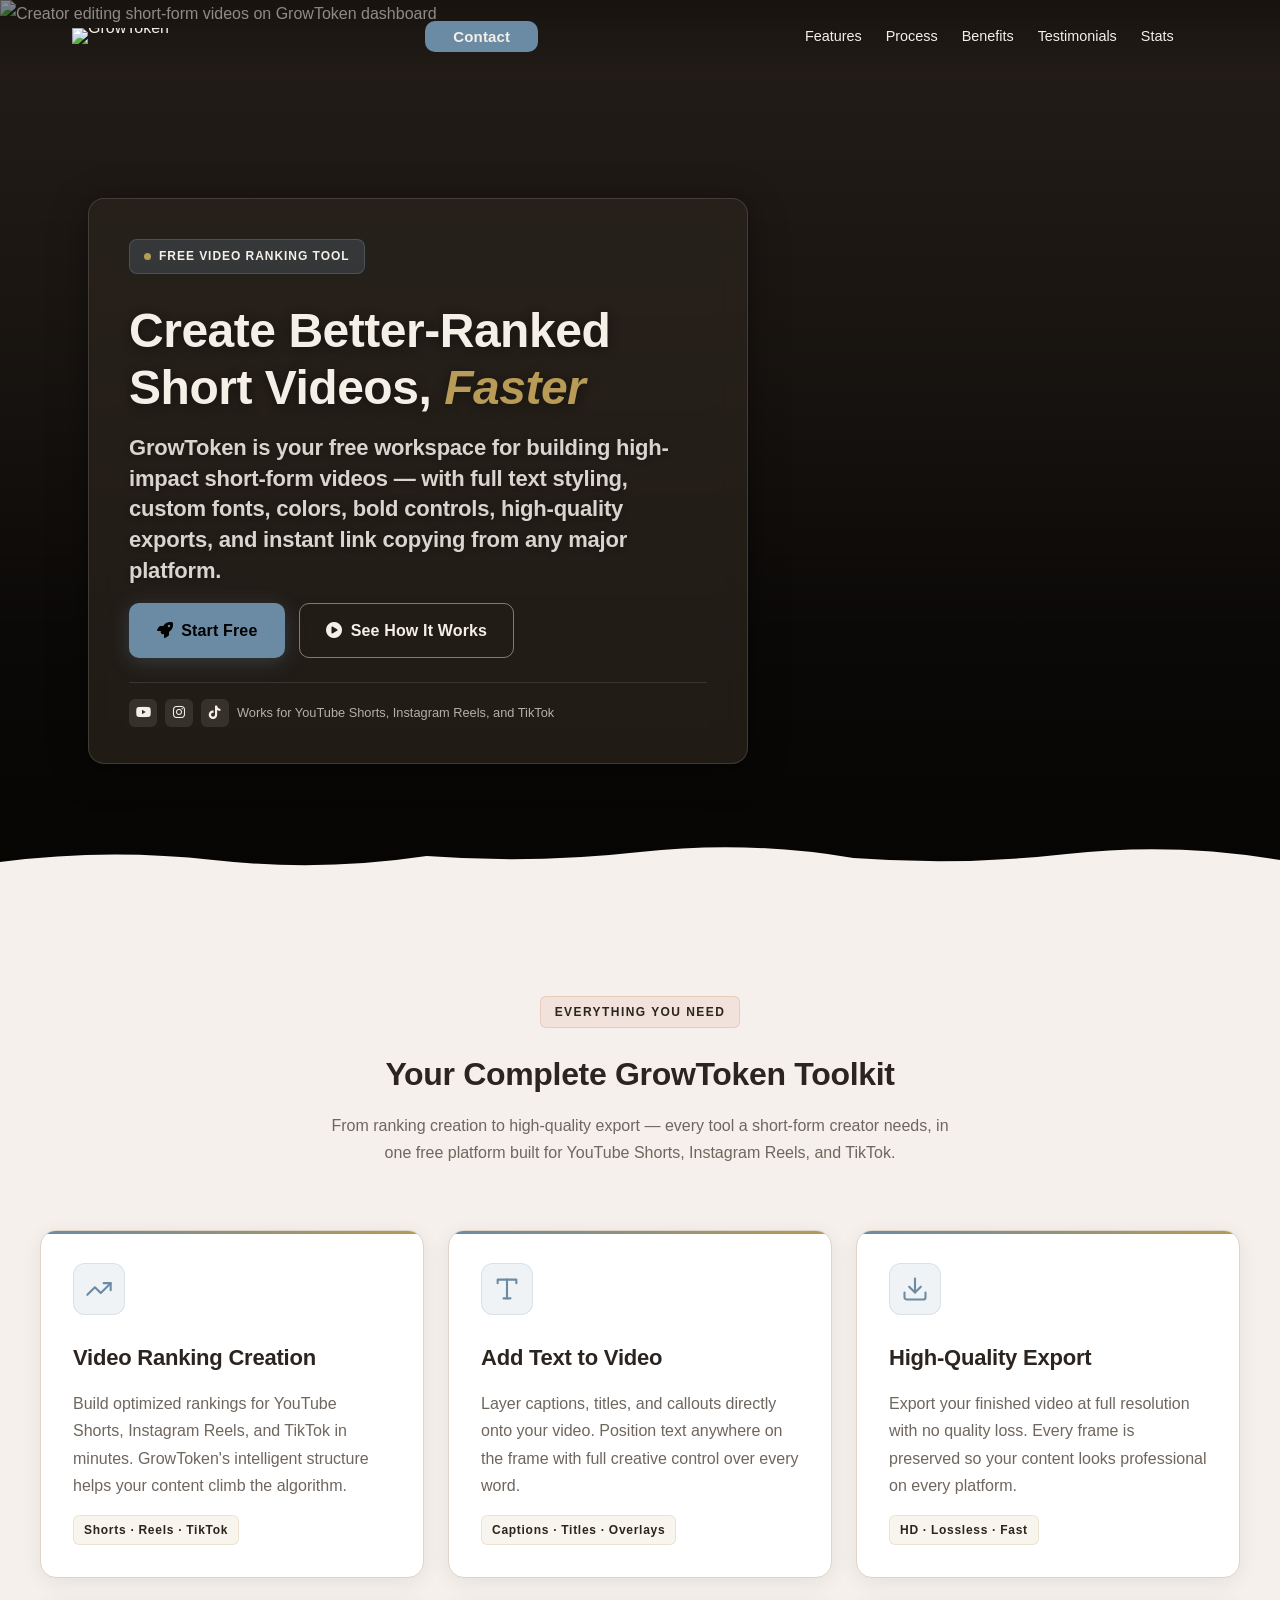
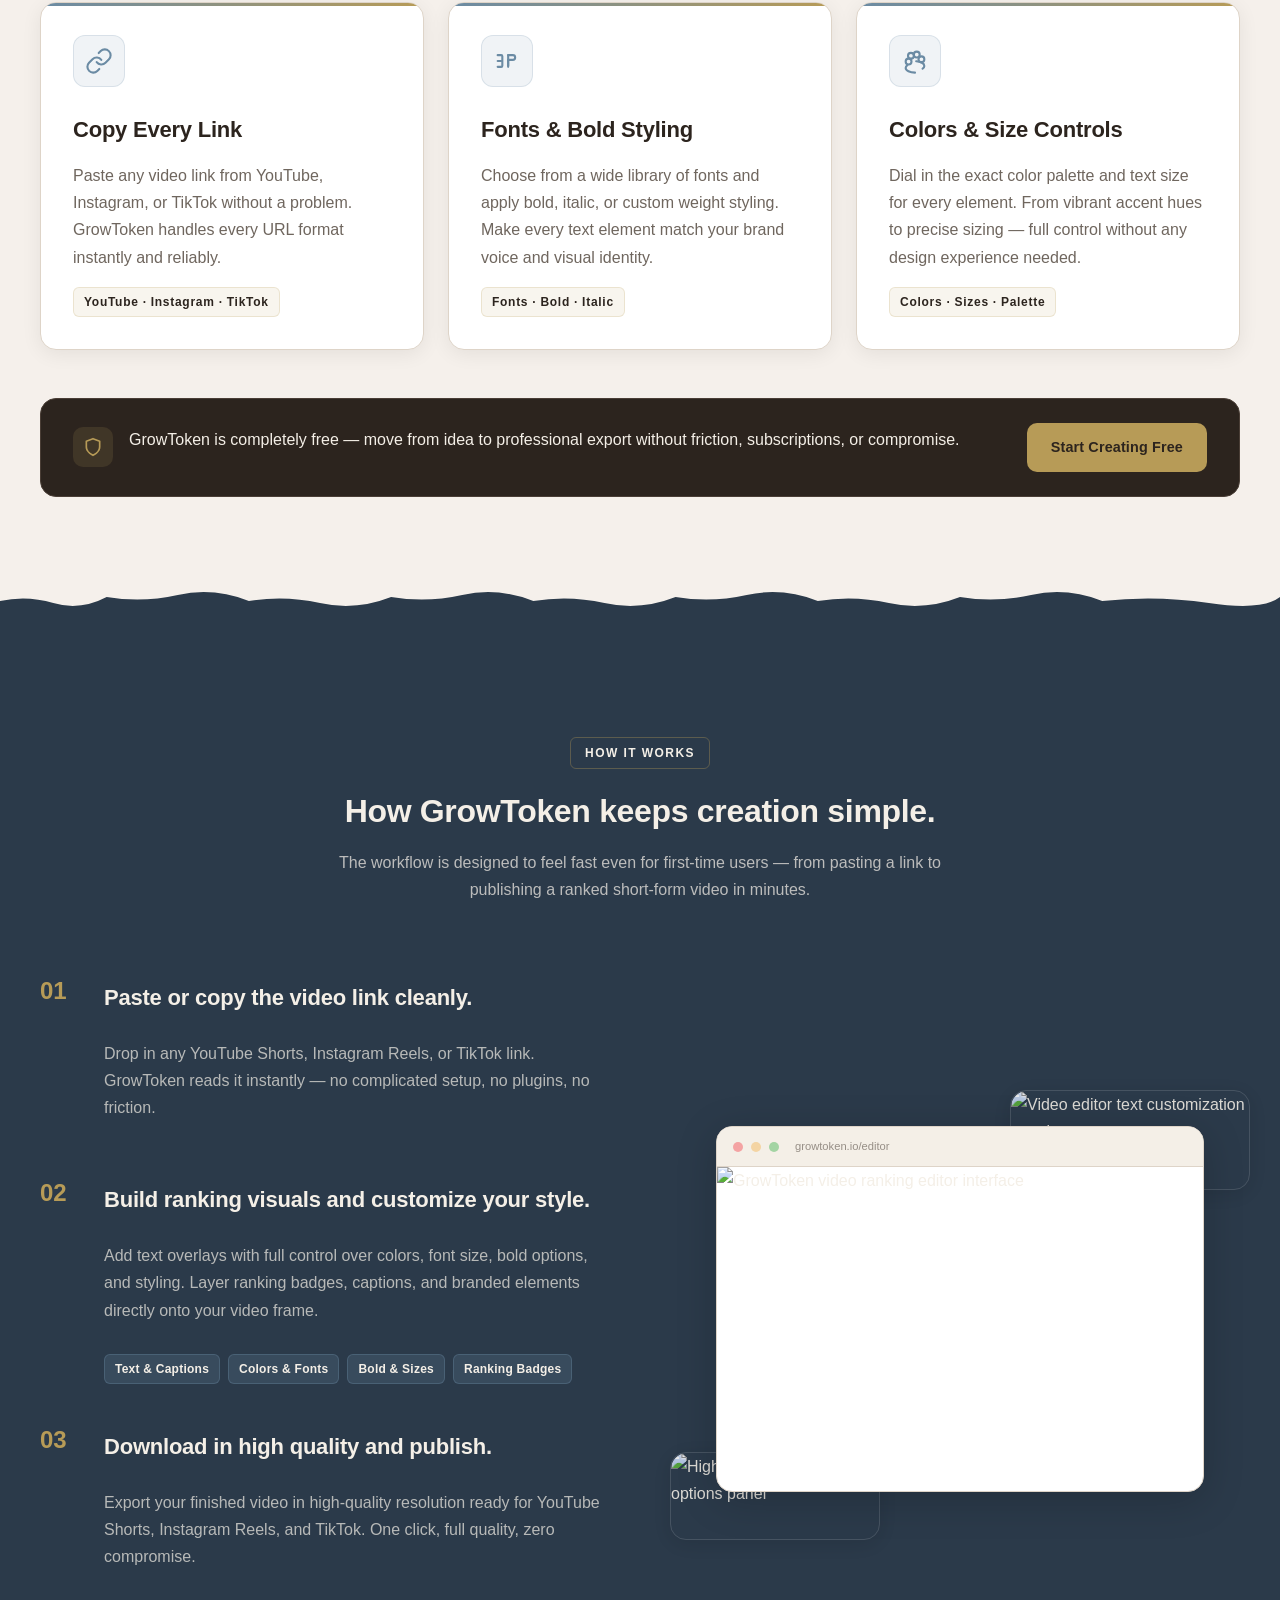
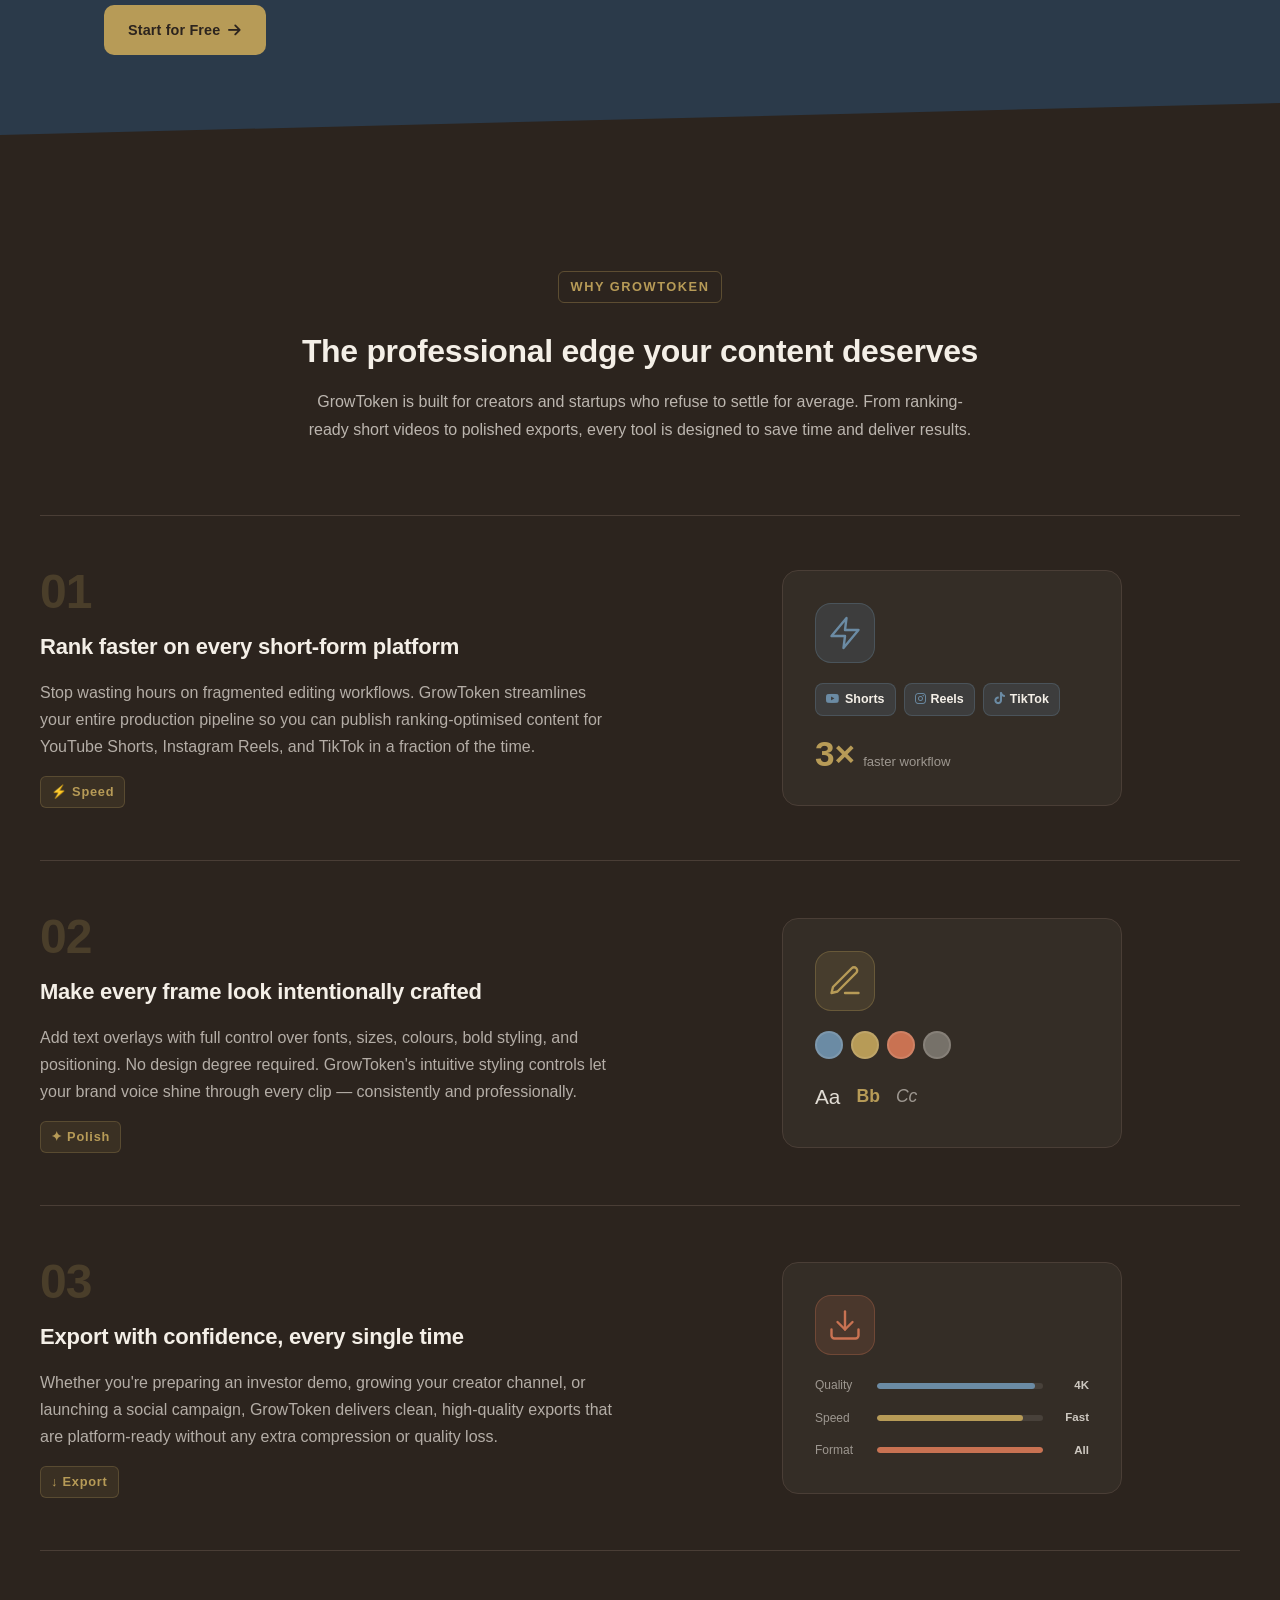
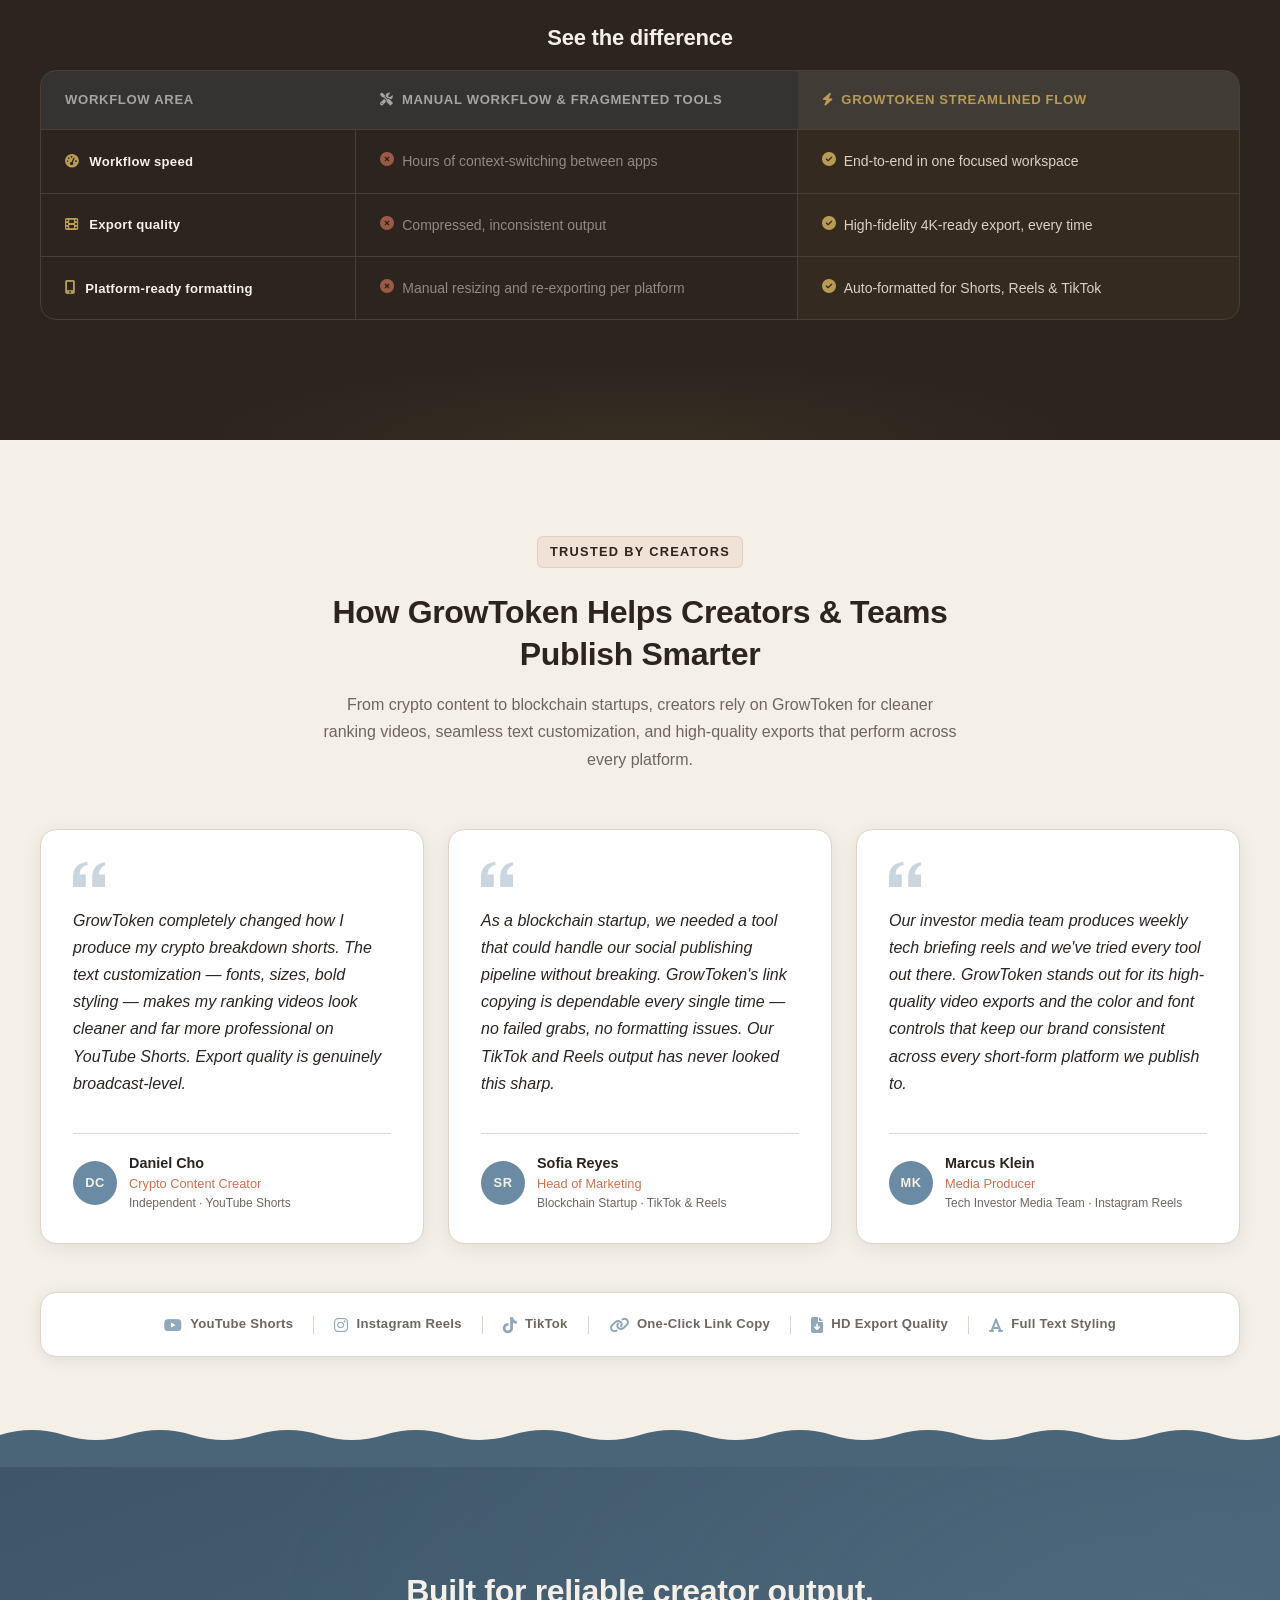
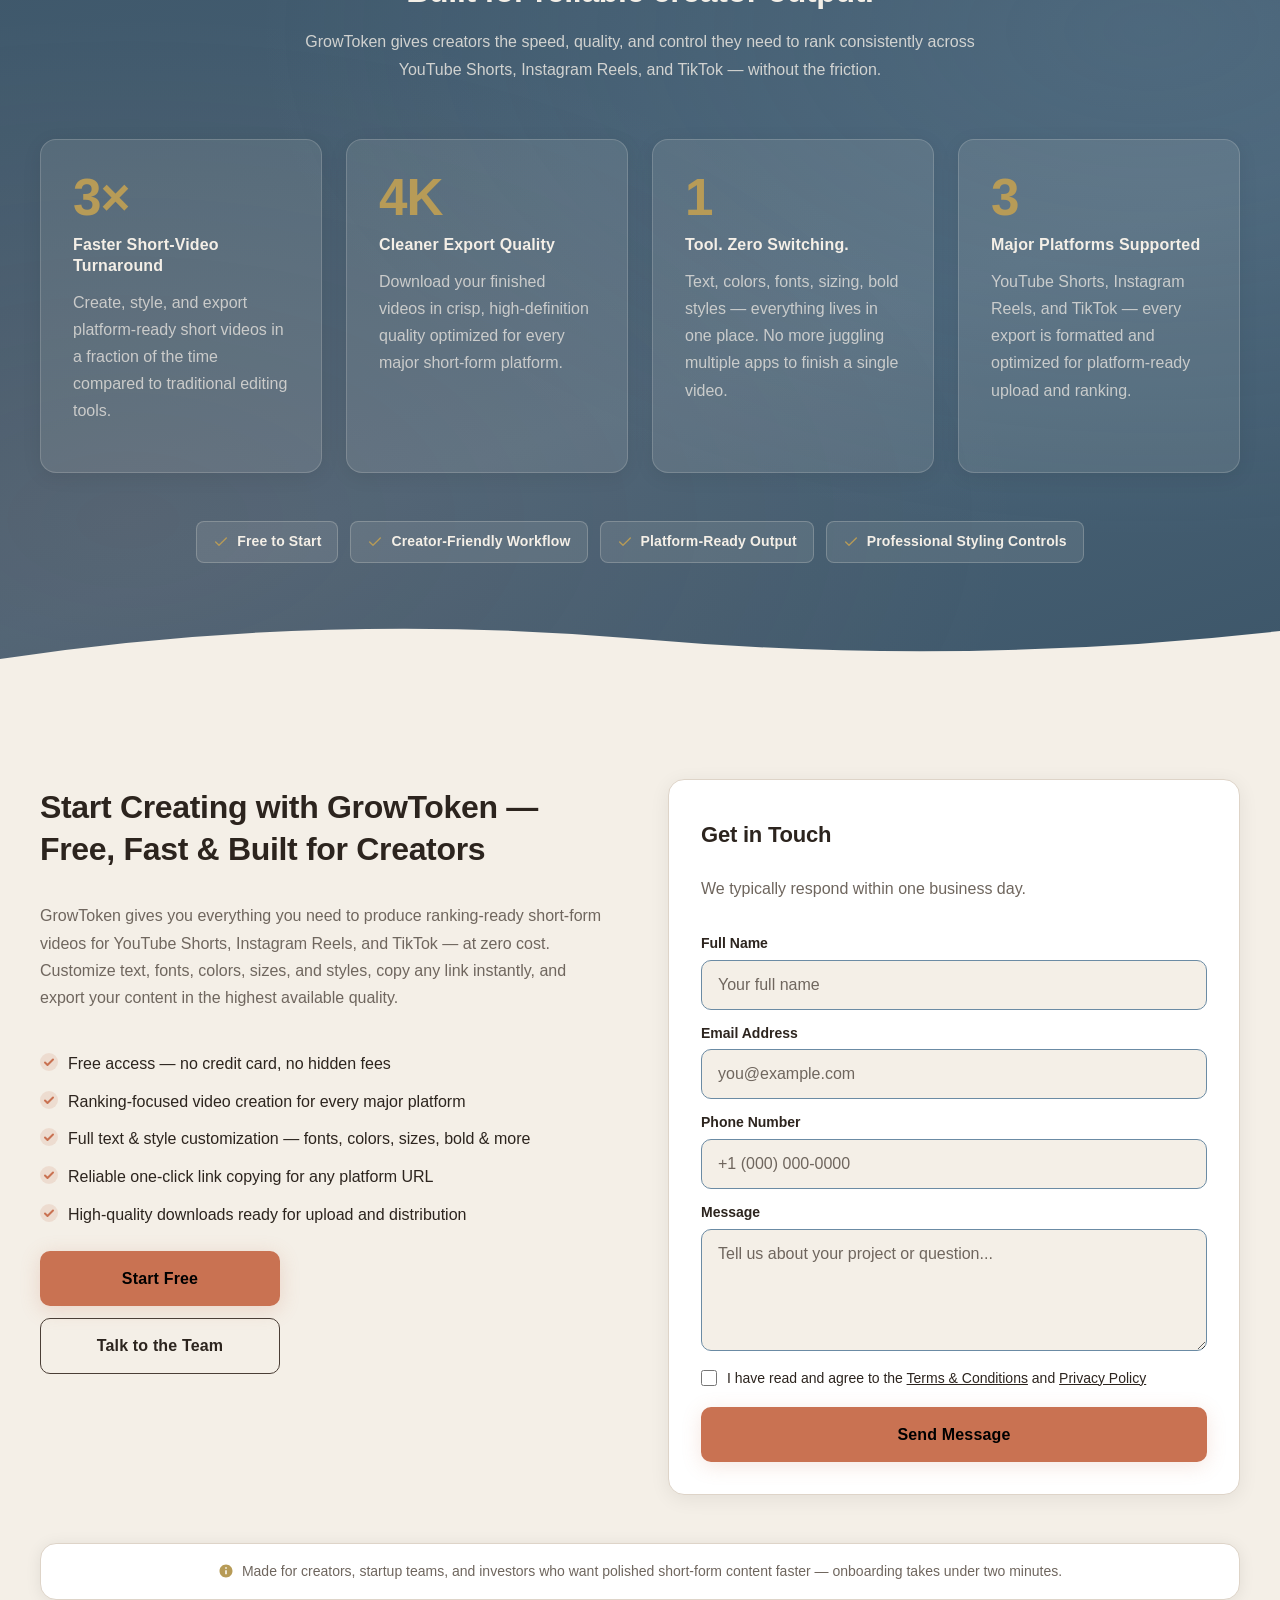
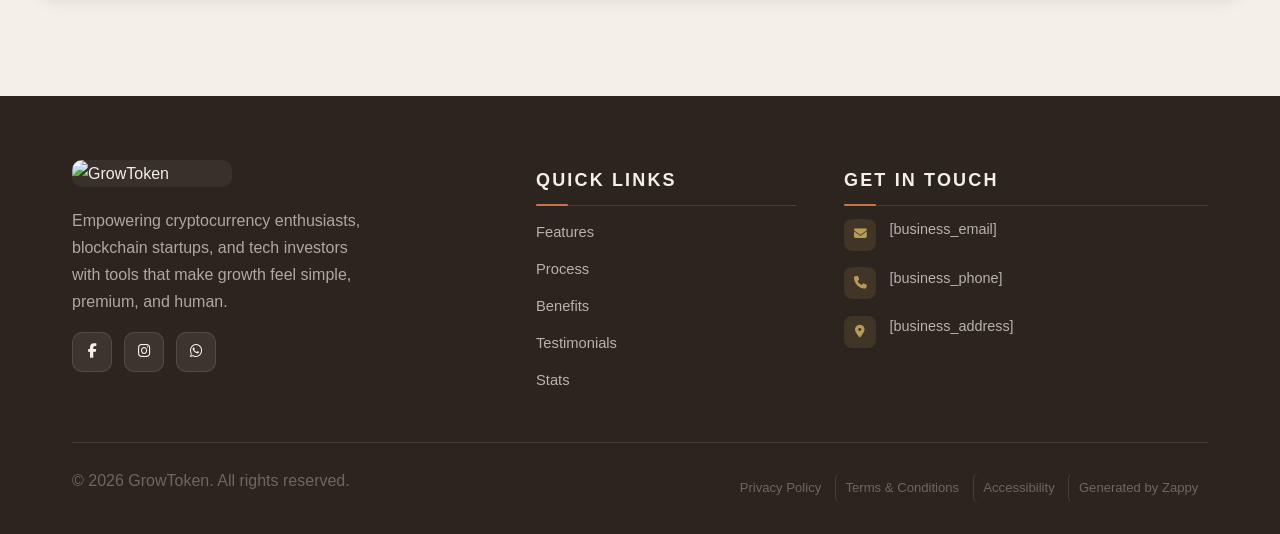
==== index.html @ 1a10d941 "Background sync: Progressive GitHub Sync" ====
<!DOCTYPE html>
<html lang="en" dir="ltr">
<head>
    <meta charset="UTF-8">
    <meta name="viewport" content="width=device-width, initial-scale=1.0">
    <meta name="robots" content="index, follow">
    <title>GrowToken — GrowToken</title>
    <meta name="description" content="Create a free website called &quot;GrowToken&quot;. this website is about creating Video Ranking for platform like Youtube shorts, instagram Reels and Tiktok. the website">
    <meta name="keywords" content="GrowToken, growtoken, GrowToken crypto platform, blockchain token investment platform US">
    
    <!-- Favicons -->
    <link rel="icon" type="image/x-icon" href="/assets/favicon.ico">
    <link rel="icon" type="image/png" sizes="16x16" href="/assets/favicon-16x16.png">
    <link rel="icon" type="image/png" sizes="32x32" href="/assets/favicon-32x32.png">
    <link rel="icon" type="image/png" sizes="48x48" href="/assets/favicon-48x48.png">
    <link rel="icon" type="image/png" sizes="192x192" href="/assets/favicon-192x192.png">
    <link rel="icon" type="image/png" sizes="512x512" href="/assets/favicon-512x512.png">
    <link rel="apple-touch-icon" href="/assets/apple-touch-icon.png">
    <!-- Zappy Analytics -->
<script>
(function() {
  'use strict';
  
  // Configuration
  var config = {
    websiteId: 'fbf30a2e-ebcd-4158-b88f-40928b548bb9',
    apiUrl: 'https://api.zappy5.com/api/analytics/track',
    sessionDuration: 30 * 60 * 1000, // 30 minutes
    visitorDuration: 30 * 24 * 60 * 60 * 1000, // 30 days
    trackPageViews: true,
    trackClicks: true,
    trackFormSubmissions: true
  };
  
  // Generate or retrieve persistent visitor ID (30 days)
  function getVisitorId() {
    var visitorKey = 'zappy_visitor_' + config.websiteId;
    var visitor = null;
    
    try {
      visitor = localStorage.getItem(visitorKey);
      if (visitor) {
        var visitorData = JSON.parse(visitor);
        var now = Date.now();
        
        // Check if visitor ID is still valid (30 days)
        if (now - visitorData.created < config.visitorDuration) {
          // Update last seen timestamp
          visitorData.lastSeen = now;
          localStorage.setItem(visitorKey, JSON.stringify(visitorData));
          return visitorData.id;
        }
      }
    } catch (e) {
      console.warn('Zappy Analytics: LocalStorage not available');
    }
    
    // Generate new visitor ID
    var newVisitorId = 'zv_' + Date.now() + '_' + Math.random().toString(36).substr(2, 9);
    
    try {
      localStorage.setItem(visitorKey, JSON.stringify({
        id: newVisitorId,
        created: Date.now(),
        lastSeen: Date.now()
      }));
    } catch (e) {
      // Continue without local storage
    }
    
    return newVisitorId;
  }
  
  // Generate or retrieve session ID (30 minutes)
  function getSessionId() {
    var sessionKey = 'zappy_session_' + config.websiteId;
    var session = null;
    
    try {
      session = sessionStorage.getItem(sessionKey);
      if (session) {
        var sessionData = JSON.parse(session);
        var now = Date.now();
        
        // Check if session is still valid
        if (now - sessionData.timestamp < config.sessionDuration) {
          // Update timestamp
          sessionData.timestamp = now;
          sessionStorage.setItem(sessionKey, JSON.stringify(sessionData));
          return sessionData.id;
        }
      }
    } catch (e) {
      console.warn('Zappy Analytics: SessionStorage not available');
    }
    
    // Generate new session ID
    var newSessionId = 'zs_' + Date.now() + '_' + Math.random().toString(36).substr(2, 9);
    
    try {
      sessionStorage.setItem(sessionKey, JSON.stringify({
        id: newSessionId,
        timestamp: Date.now()
      }));
    } catch (e) {
      // Continue without session storage
    }
    
    return newSessionId;
  }
  
  var visitorId = getVisitorId();
  var sessionId = getSessionId();
  
  // Track an event
  function trackEvent(eventType, data) {
    data = data || {};
    
    var eventData = {
      website_id: config.websiteId,
      event_type: eventType,
      page_path: window.location.pathname,
      referrer: document.referrer || 'direct',
      visitor_id: visitorId,
      session_id: sessionId,
      metadata: data
    };
    
    // Use sendBeacon if available (better for page unload events)
    if (navigator.sendBeacon) {
      var blob = new Blob([JSON.stringify(eventData)], { type: 'application/json' });
      navigator.sendBeacon(config.apiUrl, blob);
    } else {
      // Fallback to fetch
      fetch(config.apiUrl, {
        method: 'POST',
        headers: {
          'Content-Type': 'application/json'
        },
        body: JSON.stringify(eventData),
        keepalive: true
      }).catch(function(error) {
        console.warn('Zappy Analytics: Failed to track event', error);
      });
    }
  }
  
  // Track page view
  if (config.trackPageViews) {
    trackEvent('pageview', {
      title: document.title,
      url: window.location.href
    });
  }
  
  // Track clicks on important elements
  if (config.trackClicks) {
    document.addEventListener('click', function(e) {
      var target = e.target;
      
      // Track button clicks (counted as actions)
      if (target.tagName === 'BUTTON' || target.closest('button')) {
        var button = target.tagName === 'BUTTON' ? target : target.closest('button');
        trackEvent('click', {
          element: 'button',
          text: button.textContent.trim().substring(0, 100),
          id: button.id || null,
          class: button.className || null
        });
      }
      
      // Track link clicks (navigation - not counted as actions)
      else if (target.tagName === 'A' || target.closest('a')) {
        var link = target.tagName === 'A' ? target : target.closest('a');
        trackEvent('navigation', {
          element: 'link',
          text: link.textContent.trim().substring(0, 100),
          href: link.href,
          external: link.hostname !== window.location.hostname
        });
      }
    }, true);
  }
  
  // Track form submissions
  if (config.trackFormSubmissions) {
    document.addEventListener('submit', function(e) {
      var form = e.target;
      
      trackEvent('form_submit', {
        form_id: form.id || null,
        form_name: form.name || null,
        form_action: form.action || null,
        form_method: form.method || 'GET'
      });
    }, true);
  }
  
  // Track time on page (send on page unload)
  var pageLoadTime = Date.now();
  
  window.addEventListener('beforeunload', function() {
    var timeOnPage = Math.floor((Date.now() - pageLoadTime) / 1000); // in seconds
    
    trackEvent('page_unload', {
      time_on_page: timeOnPage,
      page_path: window.location.pathname
    });
  });
  
  // Expose tracking function globally for custom events
  window.zappyAnalytics = {
    track: trackEvent,
    getVisitorId: function() { return visitorId; },
    getSessionId: function() { return sessionId; }
  };
  
})();
</script>
<!-- End Zappy Analytics -->
    <meta property="og:title" content="GrowToken — GrowToken">
    <meta property="og:description" content="Create a free website called &quot;GrowToken&quot;. this website is about creating Video Ranking for platform like Youtube shorts, instagram Reels and Tiktok. the website">
    <meta name="twitter:card" content="summary_large_image">
    <meta name="twitter:title" content="GrowToken — GrowToken">
    <meta name="twitter:description" content="Create a free website called &quot;GrowToken&quot;. this website is about creating Video Ranking for platform like Youtube shorts, instagram Reels and Tiktok. the website">
    <meta property="og:type" content="website">
  <meta property="og:locale" content="en_US">
  
  
  
  
  
  <link rel="stylesheet" href="https://cdnjs.cloudflare.com/ajax/libs/font-awesome/6.4.0/css/all.min.css">

    <!-- Favicons -->
    <link rel="icon" type="image/x-icon" href="/assets/favicon.ico">
    <link rel="icon" type="image/png" sizes="16x16" href="/assets/favicon-16x16.png">
    <link rel="icon" type="image/png" sizes="32x32" href="/assets/favicon-32x32.png">
    <link rel="icon" type="image/png" sizes="48x48" href="/assets/favicon-48x48.png">
    <link rel="icon" type="image/png" sizes="192x192" href="/assets/favicon-192x192.png">
    <link rel="icon" type="image/png" sizes="512x512" href="/assets/favicon-512x512.png">
    <link rel="apple-touch-icon" href="/assets/apple-touch-icon.png">
    <!-- Cookie Consent -->
    <link rel="stylesheet" href="https://cdn.jsdelivr.net/npm/vanilla-cookieconsent@3/dist/cookieconsent.css">
    <script src="https://cdn.jsdelivr.net/npm/vanilla-cookieconsent@3/dist/cookieconsent.umd.js"></script>
    <!-- Mickidum Accessibility Toolbar -->
    <script src="https://cdn.jsdelivr.net/gh/mickidum/acc_toolbar/acctoolbar/acctoolbar.min.js"></script>
    <link rel="stylesheet" href="/styles.css">

    <style id="zappy-dropdown-submenu-styles">
      /* ========== DESKTOP DROPDOWN SUBMENU STYLES ========== */
      /* Base styles for dropdown submenus - parent must be positioned */
      .nav-menu li:has(.sub-menu), nav li:has(.sub-menu), .navbar li:has(.sub-menu), #navMenu li:has(.sub-menu) { position: relative; }
      /* Submenu base - hidden by default */
      .nav-menu .sub-menu, nav .sub-menu, .navbar .sub-menu, #navMenu .sub-menu { display: block !important; position: absolute !important; top: 100%; left: 0; min-width: 220px; background: white; border-radius: 8px; box-shadow: 0 8px 25px rgba(0,0,0,0.15); padding: 8px 0; opacity: 0; visibility: hidden; transform: translateY(10px); transition: all 0.3s ease; z-index: 1000; list-style: none; pointer-events: none; }
      /* CRITICAL: Desktop hover styles to show dropdown */
      .nav-menu li:hover > .sub-menu, nav li:hover > .sub-menu, .navbar li:hover > .sub-menu, #navMenu li:hover > .sub-menu { opacity: 1 !important; visibility: visible !important; transform: translateY(0) !important; pointer-events: auto !important; }
      /* Submenu item styling */
      .sub-menu li { list-style: none; margin: 0; padding: 0; }
      .sub-menu a { display: block !important; padding: 10px 16px !important; color: var(--text-dark, #333) !important; font-weight: 500; text-decoration: none; white-space: nowrap; transition: background-color 0.2s; }
      .sub-menu .zappy-nav-child > a { padding-left: 28px !important; font-size: 0.9em !important; opacity: 0.85 !important; }
      [dir="rtl"] .sub-menu .zappy-nav-child > a, html[lang="he"] .sub-menu .zappy-nav-child > a, html[lang="ar"] .sub-menu .zappy-nav-child > a { padding-left: 10px !important; padding-right: 28px !important; }
      .sub-menu .zappy-nav-parent > a { font-weight: 600 !important; }
      .sub-menu a:hover { background-color: #f5f5f5; }
      /* RTL (Hebrew/Arabic) dropdown positioning */
      [dir="rtl"] .nav-menu .sub-menu, [dir="rtl"] nav .sub-menu, [dir="rtl"] .navbar .sub-menu, html[lang="he"] .nav-menu .sub-menu, html[lang="he"] nav .sub-menu, html[lang="he"] .navbar .sub-menu, html[lang="ar"] .nav-menu .sub-menu, html[lang="ar"] nav .sub-menu, html[lang="ar"] .navbar .sub-menu { left: auto !important; right: 0 !important; }
      /* Hide empty dropdown menus (exclude catalog sub-menus that use <a> children instead of <li>) */
      .sub-menu:empty, .sub-menu:not(:has(li:not(.zappy-hidden-menu-item))):not(:has(> a)), .sub-menu:not(:has(li)):not(:has(> a)) { display: none !important; opacity: 0 !important; visibility: hidden !important; pointer-events: none !important; }
      /* Desktop: show submenu on Menu Group hover */
      li:has(.menu-group-title):hover > .sub-menu { opacity: 1 !important; visibility: visible !important; transform: translateY(0) !important; pointer-events: auto !important; }
      /* Menu Group title styling */
      .nav-menu > li > .menu-group-title, #navMenu > li > .menu-group-title { display: inline-block; padding: 0.5rem 1rem; cursor: default; user-select: none; }
      
      /* ========== MOBILE SUBMENU STYLES ========== */
      @media (max-width: 768px) {
        .nav-menu .sub-menu, nav .sub-menu, .navbar .sub-menu, #navMenu .sub-menu { position: static !important; transform: none !important; box-shadow: none !important; background: transparent !important; max-height: 0; overflow: hidden; opacity: 0; visibility: hidden; transition: max-height 0.3s ease, opacity 0.3s ease; padding: 0 !important; border-radius: 0 !important; }
        .navbar .sub-menu.mobile-expanded, .nav-menu .sub-menu.mobile-expanded, #navMenu .sub-menu.mobile-expanded { max-height: none !important; overflow-y: visible !important; opacity: 1 !important; visibility: visible !important; padding: 8px 0 8px 16px !important; }
        [dir="rtl"] .sub-menu.mobile-expanded, html[lang="he"] .sub-menu.mobile-expanded { padding: 8px 16px 8px 0 !important; }
        /* Disable hover behavior on mobile */
        .nav-menu li:hover > .sub-menu, nav li:hover > .sub-menu, .navbar li:hover > .sub-menu, #navMenu li:hover > .sub-menu { opacity: 0; visibility: hidden; pointer-events: none; }
        .nav-menu li > .sub-menu.mobile-expanded, nav li > .sub-menu.mobile-expanded, .navbar li > .sub-menu.mobile-expanded, #navMenu li > .sub-menu.mobile-expanded { opacity: 1 !important; visibility: visible !important; pointer-events: auto !important; }
        .nav-menu li:has(.sub-menu), nav li:has(.sub-menu), .navbar li:has(.sub-menu), #navMenu li:has(.sub-menu) { display: flex !important; flex-wrap: wrap !important; align-items: center !important; position: relative !important; min-height: 44px !important; }
        .nav-menu li:has(.sub-menu) > a, nav li:has(.sub-menu) > a, .navbar li:has(.sub-menu) > a, #navMenu li:has(.sub-menu) > a { flex: 1 !important; min-width: 0 !important; }
        .nav-menu li:has(.sub-menu) > .menu-group-title, nav li:has(.sub-menu) > .menu-group-title, .navbar li:has(.sub-menu) > .menu-group-title, #navMenu li:has(.sub-menu) > .menu-group-title { flex: 1 !important; min-width: 0 !important; padding: 0 !important; line-height: inherit !important; }
        .nav-menu li:has(.sub-menu) > .sub-menu, nav li:has(.sub-menu) > .sub-menu, .navbar li:has(.sub-menu) > .sub-menu, #navMenu li:has(.sub-menu) > .sub-menu { flex-basis: 100% !important; width: 100% !important; }
        .nav-menu li:has(.sub-menu) > a [class*="chevron"], .nav-menu li:has(.sub-menu) > a [class*="arrow"], .nav-menu li:has(.sub-menu) > a .fa-chevron-down, .nav-menu li:has(.sub-menu) > a .fa-angle-down, nav li:has(.sub-menu) > a [class*="chevron"], nav li:has(.sub-menu) > a [class*="arrow"], #navMenu li:has(.sub-menu) > a [class*="chevron"], #navMenu li:has(.sub-menu) > a [class*="arrow"] { display: none !important; visibility: hidden !important; }
        .mobile-submenu-toggle { display: flex !important; align-items: center !important; justify-content: center !important; width: 44px !important; height: auto !important; background: transparent !important; border: none !important; cursor: pointer !important; color: var(--text-light) !important; position: static !important; flex-shrink: 0 !important; align-self: stretch !important; z-index: 2 !important; padding: 0 !important; margin: 0 !important; }
        .mobile-submenu-toggle::after { content: '' !important; width: 0 !important; height: 0 !important; border-left: 6px solid transparent !important; border-right: 6px solid transparent !important; border-top: 7px solid currentColor !important; transition: transform 0.3s ease !important; }
        .mobile-submenu-toggle.expanded::after { transform: rotate(180deg) !important; }
        .sub-menu a { padding: 10px 0 !important; display: block !important; color: var(--text-light) !important; white-space: normal !important; }
        .sub-menu .zappy-nav-child > a { padding-left: 28px !important; font-size: 0.9em !important; opacity: 0.85 !important; }
        [dir="rtl"] .sub-menu .zappy-nav-child > a, html[lang="he"] .sub-menu .zappy-nav-child > a, html[lang="ar"] .sub-menu .zappy-nav-child > a { padding-left: 0 !important; padding-right: 28px !important; }
        .sub-menu .zappy-nav-parent > a { font-weight: 600 !important; }
        .nav-menu.active, #navMenu.active { max-width: 100vw !important; overflow-x: hidden !important; box-sizing: border-box !important; }
        .navbar .sub-menu li a, nav.navbar .sub-menu li a, .zappy-products-dropdown .sub-menu a { color: var(--text-light) !important; }
      }
      @media (min-width: 769px) { .mobile-submenu-toggle { display: none !important; } }
    </style>

    <style id="zappy-widget-visibility">
      #mic-access-tool-general-button, .mic-access-tool-general-button,
      #mic-init-access-tool .mic-access-tool-general-button, #mic-init-access-tool #mic-access-tool-general-button,
      ._access-icon, #mic-access-tool-box, .mic-access-tool-box,
      #mic-init-access-tool #mic-access-tool-box, div[id*="mic-access-tool-box"], ._access-menu {
        display: none !important; visibility: hidden !important; opacity: 0 !important; pointer-events: none !important;
      }
    </style>
</head>
<body>

  <nav class="navbar">
  <button class="mobile-toggle" id="mobileToggle" aria-label="Menu">
    <svg class="hamburger-icon" width="24" height="24" viewBox="0 0 24 24" fill="none">
      <path d="M3 12h18M3 6h18M3 18h18" stroke="currentColor" stroke-width="2" stroke-linecap="round"></path>
    </svg>
    <svg class="close-icon" width="24" height="24" viewBox="0 0 24 24" fill="none" style="display: none;">
      <path d="M18 6L6 18M6 6l12 12" stroke="currentColor" stroke-width="2" stroke-linecap="round"></path>
    </svg>
  </button>

  <button class="phone-header-btn" data-phone="" aria-label="Call">
    <svg width="20" height="20" viewBox="0 0 24 24" fill="currentColor">
      <path d="M22 16.92v3a2 2 0 0 1-2.18 2 19.79 19.79 0 0 1-8.63-3.07 19.5 19.5 0 0 1-6-6 19.79 19.79 0 0 1-3.07-8.67A2 2 0 0 1 4.11 2h3a2 2 0 0 1 2 1.72 12.84 12.84 0 0 0 .7 2.81 2 2 0 0 1-.45 2.11L8.09 9.91a16 16 0 0 0 6 6l1.27-1.27a2 2 0 0 1 2.11-.45 12.84 12.84 0 0 0 2.81.7A2 2 0 0 1 22 16.92z"></path>
    </svg>
  </button>

  <div class="nav-container">
    <div class="nav-brand">
      <a href="/" class="logo-link">
        <img src="/assets/growtoken-general-logo.webp" alt="GrowToken" class="logo">
      </a>
    </div>

    <ul class="nav-menu" id="navMenu"><li><a href="#features">Features</a></li><li><a href="#process">Process</a></li><li><a href="#benefits">Benefits</a></li><li><a href="#testimonials">Testimonials</a></li><li><a href="#stats">Stats</a></li></ul>

    <div class="nav-cta-container">
      <a href="#contact" class="nav-cta-btn">Contact</a>
    </div>
  </div>
</nav>
<script>

// Navbar Mobile Menu Toggle and Contrast Fix
(function() {
  // Use 'load' event instead of 'DOMContentLoaded' to ensure we run AFTER all other scripts
  window.addEventListener('load', function() {
    
    // FIX MOBILE BUTTON CONTRAST
    // Detect navbar background color and apply contrasting color to mobile buttons
    const navbar = document.querySelector('.navbar, nav, header');
    if (!navbar) {
      console.log('[Navbar] Navbar element not found');
      return;
    }
    
    // DECLARE VARIABLES EARLY to avoid Temporal Dead Zone errors
    // These are used in multiple places below
    let mobileToggle = document.getElementById('mobileToggle') ||
                       document.querySelector('.mobile-toggle') ||
                       document.querySelector('.hamburger') ||
                       document.querySelector('.hamburger-menu') ||
                       document.querySelector('.menu-toggle') ||
                       document.querySelector('.burger-menu') ||
                       document.querySelector('[aria-label="Menu"]') ||
                       document.querySelector('[aria-label="תפריט"]');
    
    const phoneBtn = document.querySelector('.phone-header-btn');
    
    const computedStyle = window.getComputedStyle(navbar);
    let bgColor = computedStyle.backgroundColor;
    
    console.log('[Navbar] Initial navbar background:', bgColor);
    
    // Check if background is transparent or rgba with 0 alpha
    const isTransparent = bgColor === 'transparent' || 
                         bgColor === 'rgba(0, 0, 0, 0)' ||
                         (bgColor.startsWith('rgba') && bgColor.includes(', 0)'));
    
    if (isTransparent) {
      // Check for background-image or gradient
      const bgImage = computedStyle.backgroundImage;
      if (bgImage && bgImage !== 'none') {
        console.log('[Navbar] Navbar has background image/gradient, using dark text');
        bgColor = 'rgb(240, 240, 240)'; // Assume light background
      } else {
        // Transparent navbar - check body background
        const bodyBg = window.getComputedStyle(document.body).backgroundColor;
        console.log('[Navbar] Navbar transparent, using body background:', bodyBg);
        bgColor = bodyBg;
      }
    }
    
    // Calculate luminance to determine if background is light or dark
    const rgb = bgColor.match(/\d+/g);
    if (rgb && rgb.length >= 3) {
      const r = parseInt(rgb[0]);
      const g = parseInt(rgb[1]);
      const b = parseInt(rgb[2]);
      const luminance = (0.299 * r + 0.587 * g + 0.114 * b) / 255;
      
      // Mobile button colors are set by Claude's AI-generated CSS (same as .nav-menu a)
      // No dynamic color overrides needed - colors come from the generated navbar CSS
      console.log('[Navbar] Mobile button colors preserved from Claude CSS (luminance:', luminance.toFixed(2) + ')');
      
      // FIX ICON SIZES - Ensure SVGs are properly sized and visible
      // INJECT CRITICAL CSS TO OVERRIDE ANY CONFLICTING RULES
      const criticalCSS = document.createElement('style');
      criticalCSS.id = 'zappy-mobile-nav-fix';
      const htmlLang = document.documentElement.lang || 'en';
      const htmlDir = document.documentElement.dir || 'ltr';
      // Check both dir attribute AND lang for RTL detection
      // dir="rtl" is the most reliable indicator
      const isRTL = htmlDir === 'rtl' || htmlLang === 'he' || htmlLang === 'ar';
      
      criticalCSS.textContent = `
        /* Hide mobile buttons on desktop, show only on mobile */
        @media (min-width: 769px) {
          .mobile-toggle,
          .phone-header-btn {
            display: none !important;
          }
        }
        
        /* Show and position mobile buttons correctly on mobile */
        @media (max-width: 768px) {
          .mobile-toggle,
          .phone-header-btn {
            position: absolute !important;
            top: 50% !important;
            transform: translateY(-50%) !important;
            z-index: 1001 !important;
            display: flex !important;
            align-items: center !important;
            justify-content: center !important;
            width: 36px !important;
            height: 36px !important;
            border-radius: 50% !important;
            border: none !important;
            cursor: pointer !important;
            padding: 6px !important;
            background: none !important;
            color: var(--nav-text, var(--text-light)) !important;
          }
          
          /* LTR positioning (default): hamburger LEFT, phone RIGHT */
          html:not([dir="rtl"]):not([lang="he"]):not([lang="ar"]) .mobile-toggle,
          html[dir="ltr"] .mobile-toggle {
            left: 12px !important;
            right: auto !important;
          }
          html:not([dir="rtl"]):not([lang="he"]):not([lang="ar"]) .phone-header-btn,
          html[dir="ltr"] .phone-header-btn {
            right: 12px !important;
            left: auto !important;
          }
          
          /* RTL positioning: hamburger RIGHT, phone LEFT */
          html[dir="rtl"] .mobile-toggle,
          html[lang="he"] .mobile-toggle,
          html[lang="ar"] .mobile-toggle {
            right: 12px !important;
            left: auto !important;
          }
          html[dir="rtl"] .phone-header-btn,
          html[lang="he"] .phone-header-btn,
          html[lang="ar"] .phone-header-btn {
            left: 12px !important;
            right: auto !important;
          }
          
          /* CRITICAL: Ensure nav-container has min-height on mobile */
          /* All children are positioned absolutely/fixed on mobile, so height:auto collapses to 0 */
          .nav-container {
            min-height: 70px !important;
            position: relative !important;
          }
          
          /* Ensure SVG icons are properly sized and inherit color */
          .mobile-toggle svg,
          .phone-header-btn svg {
            width: 24px !important;
            height: 24px !important;
            /* Don't force display - let JavaScript control hamburger/close toggle */
          }
          
          /* Reset nav-cta-container on mobile - remove desktop box-shadow/padding */
          /* that creates a visible ghost box when CTA button is hidden */
          .nav-cta-container {
            box-shadow: none !important;
            padding: 0 !important;
          }
          
          /* Hide nav-cta-container entirely on mobile when there's no lang-switcher */
          /* (only the CTA button is inside, and it's hidden on mobile) */
          .nav-cta-container:not(:has(.lang-switcher)) {
            display: none !important;
          }
          
          /* CRITICAL: Prevent hero image fade gradient from bleeding over headline text */
          /* The .image-fade-gradient has bottom: -30px (extends below parent) */
          /* On mobile stacked layout, this overlaps the h1 text below the image */
          .hero-image-column {
            overflow: hidden !important;
          }
          .image-fade-gradient {
            bottom: 0 !important;
          }
          
          /* Hide desktop language switcher on mobile - hamburger menu handles it */
          /* High specificity to override stored CSS */
          .lang-switcher,
          .nav-cta-container .lang-switcher,
          .nav-container .lang-switcher,
          .navbar .lang-switcher,
          .navbar .nav-cta-container .lang-switcher {
            display: none !important;
          }
        }
      `;
      
      // Remove existing fix if present and inject new one
      const existing = document.getElementById('zappy-mobile-nav-fix');
      if (existing) existing.remove();
      document.head.appendChild(criticalCSS);
      
      console.log('[Navbar] Critical CSS injected for mobile nav positioning');
      
      // ONLY apply inline positioning styles on mobile viewport
      // On desktop, the CSS handles hiding these buttons with display: none
      // Inline styles were breaking desktop layout by overriding CSS
      const isMobileViewport = window.innerWidth <= 768;
      
      if (mobileToggle) {
        // Icon sizing applies to all viewports for consistency
        const hamburgerIcon = mobileToggle.querySelector('.hamburger-icon');
        const closeIcon = mobileToggle.querySelector('.close-icon');
        
        if (hamburgerIcon) {
          hamburgerIcon.style.setProperty('width', '24px', 'important');
          hamburgerIcon.style.setProperty('height', '24px', 'important');
          hamburgerIcon.style.setProperty('display', 'block', 'important'); // Show hamburger by default
        }
        if (closeIcon) {
          closeIcon.style.setProperty('width', '24px', 'important');
          closeIcon.style.setProperty('height', '24px', 'important');
          closeIcon.style.setProperty('display', 'none', 'important'); // Hide close icon by default
        }
        
        // ONLY set positioning inline styles on mobile
        if (isMobileViewport) {
          mobileToggle.style.setProperty('position', 'absolute', 'important');
          mobileToggle.style.setProperty('top', '50%', 'important');
          mobileToggle.style.setProperty('transform', 'translateY(-50%)', 'important');
          mobileToggle.style.setProperty('z-index', '1001', 'important');
          
          // Clear any inline left/right so CSS can take over based on html[dir]
          mobileToggle.style.removeProperty('left');
          mobileToggle.style.removeProperty('right');
          
          console.log('[Navbar] Mobile toggle positioning applied (mobile viewport)');
        } else {
          // On desktop, clear any positioning styles to let CSS handle it
          mobileToggle.style.removeProperty('position');
          mobileToggle.style.removeProperty('top');
          mobileToggle.style.removeProperty('transform');
          mobileToggle.style.removeProperty('z-index');
          mobileToggle.style.removeProperty('left');
          mobileToggle.style.removeProperty('right');
          console.log('[Navbar] Desktop viewport - cleared mobile toggle inline positioning');
        }
      }
      
      if (phoneBtn) {
        // Icon sizing applies to all viewports
        const phoneIcon = phoneBtn.querySelector('svg');
        if (phoneIcon) {
          phoneIcon.style.width = '24px';
          phoneIcon.style.height = '24px';
          phoneIcon.setAttribute('width', '24');
          phoneIcon.setAttribute('height', '24');
        }
        
        // ONLY set positioning inline styles on mobile
        if (isMobileViewport) {
          phoneBtn.style.setProperty('position', 'absolute', 'important');
          phoneBtn.style.setProperty('top', '50%', 'important');
          phoneBtn.style.setProperty('transform', 'translateY(-50%)', 'important');
          phoneBtn.style.setProperty('z-index', '1001', 'important');
          
          // Clear any inline left/right so CSS can take over based on html[dir]
          phoneBtn.style.removeProperty('left');
          phoneBtn.style.removeProperty('right');
          
          console.log('[Navbar] Phone button positioning applied (mobile viewport)');
        } else {
          // On desktop, clear any positioning styles to let CSS handle it
          phoneBtn.style.removeProperty('position');
          phoneBtn.style.removeProperty('top');
          phoneBtn.style.removeProperty('transform');
          phoneBtn.style.removeProperty('z-index');
          phoneBtn.style.removeProperty('left');
          phoneBtn.style.removeProperty('right');
          console.log('[Navbar] Desktop viewport - cleared phone button inline positioning');
        }
      }
    } else {
      console.log('[Navbar] Could not parse background color:', bgColor);
    }
    
    // MOBILE MENU TOGGLE
    // Re-query in case DOM changed (mobileToggle already declared at top of function)
    mobileToggle = document.getElementById('mobileToggle') ||
                   document.querySelector('.mobile-toggle') ||
                   document.querySelector('.hamburger') ||
                   document.querySelector('.hamburger-menu') ||
                   document.querySelector('.menu-toggle') ||
                   document.querySelector('.burger-menu') ||
                   document.querySelector('[aria-label="Menu"]') ||
                   document.querySelector('[aria-label="תפריט"]');
    
    // EXPANDED SEARCH: Find nav menu by ID or class
    const navMenu = document.getElementById('navMenu') ||
                  document.querySelector('.nav-menu') ||
                  document.querySelector('.nav-links') ||
                  document.querySelector('nav ul:not(.submenu)');
    
    if (!mobileToggle || !navMenu) {
      console.log('[Navbar] Mobile toggle or menu not found:', { toggle: !!mobileToggle, menu: !!navMenu });
      return;
    }
    
    // Ensure navMenu has ID for CSS targeting
    if (!navMenu.id) {
      navMenu.id = 'navMenu';
    }
    
    console.log('[Navbar] Initializing mobile menu...');
    
    // Remove any existing event listeners by cloning the button
    const newToggle = mobileToggle.cloneNode(true);
    mobileToggle.parentNode.replaceChild(newToggle, mobileToggle);
    
    // Toggle menu on button click - use newToggle now
    newToggle.addEventListener('click', function(e) {
      e.preventDefault();
      e.stopPropagation();
      
      const hamburgerIcon = this.querySelector('.hamburger-icon');
      const closeIcon = this.querySelector('.close-icon');
      const isActive = navMenu.classList.contains('active');
      
      if (isActive) {
        // Close menu
        navMenu.classList.remove('active');
        if (hamburgerIcon) hamburgerIcon.style.setProperty('display', 'block', 'important');
        if (closeIcon) closeIcon.style.setProperty('display', 'none', 'important');
        document.body.style.overflow = '';
        console.log('[Navbar] Menu closed');
      } else {
        // Open menu
        navMenu.classList.add('active');
        if (hamburgerIcon) hamburgerIcon.style.setProperty('display', 'none', 'important');
        if (closeIcon) closeIcon.style.setProperty('display', 'block', 'important');
        document.body.style.overflow = 'hidden';
        console.log('[Navbar] Menu opened');
      }
    });
    
    // Close menu when clicking nav links (but NOT dropdown toggles)
    const navLinks = navMenu.querySelectorAll('a');
    navLinks.forEach(function(link) {
      link.addEventListener('click', function() {
        // Don't close if it's a dropdown child (unless it's a real navigation link)
        if (this.getAttribute('href') === '#') return;
        
        const hamburgerIcon = newToggle.querySelector('.hamburger-icon');
        const closeIcon = newToggle.querySelector('.close-icon');
        
        navMenu.classList.remove('active');
        if (hamburgerIcon) hamburgerIcon.style.setProperty('display', 'block', 'important');
        if (closeIcon) closeIcon.style.setProperty('display', 'none', 'important');
        document.body.style.overflow = '';
        console.log('[Navbar] Menu closed (link clicked)');
      });
    });
    
    // DROPDOWN MENU TOGGLE (for mobile and touch devices)
    var dropdownToggles = navMenu.querySelectorAll('.dropdown-toggle');
    dropdownToggles.forEach(function(toggle) {
      toggle.addEventListener('click', function(e) {
        e.preventDefault();
        e.stopPropagation();
        var parent = this.closest('.nav-dropdown');
        if (!parent) return;
        
        // Close other open dropdowns at the same level
        var siblings = parent.parentNode.querySelectorAll('.nav-dropdown.open');
        siblings.forEach(function(sib) {
          if (sib !== parent) sib.classList.remove('open');
        });
        
        parent.classList.toggle('open');
        console.log('[Navbar] Dropdown toggled:', parent.classList.contains('open') ? 'open' : 'closed');
      });
    });
    
    // Close dropdowns when clicking outside
    document.addEventListener('click', function(e) {
      if (!e.target.closest('.nav-dropdown')) {
        var openDropdowns = document.querySelectorAll('.nav-dropdown.open');
        openDropdowns.forEach(function(dd) { dd.classList.remove('open'); });
      }
    });
    
    console.log('[Navbar] Dropdown handlers initialized for ' + dropdownToggles.length + ' dropdowns');
    
    // Phone button functionality (phoneBtn already declared at top of function)
    if (phoneBtn) {
      phoneBtn.addEventListener('click', function() {
        // Get phone number from placeholder in page or use default
        const phoneLinks = document.querySelectorAll('a[href^="tel:"]');
        const phoneNumber = phoneLinks.length > 0 
          ? phoneLinks[0].getAttribute('href').replace('tel:', '')
          : '[business_phone]';
        
        window.location.href = 'tel:' + phoneNumber;
        console.log('[Navbar] Phone button clicked');
      });
    }
    
    console.log('[Navbar] Mobile menu initialized successfully');
    
    // === WHATSAPP BUTTON VISIBILITY FIX ===
    // Ensure WhatsApp floating button is hidden on desktop and visible on mobile
    // IMPORTANT: Only target the floating button by its class, NOT generic wa.me links
    const handleWhatsAppVisibility = function() {
      const whatsappBtn = document.querySelector('.whatsapp-float');
      if (whatsappBtn) {
        const isDesktop = window.innerWidth >= 769;
        if (isDesktop) {
          whatsappBtn.style.setProperty('display', 'none', 'important');
          whatsappBtn.style.setProperty('visibility', 'hidden', 'important');
          whatsappBtn.style.setProperty('opacity', '0', 'important');
          whatsappBtn.style.setProperty('pointer-events', 'none', 'important');
          console.log('[WhatsApp] Button hidden on desktop');
        } else {
          whatsappBtn.style.removeProperty('display');
          whatsappBtn.style.removeProperty('visibility');
          whatsappBtn.style.removeProperty('opacity');
          whatsappBtn.style.removeProperty('pointer-events');
          console.log('[WhatsApp] Button visible on mobile');
        }
      }
    };
    
    // Run on load
    handleWhatsAppVisibility();
    
    // Run on resize with debouncing
    let resizeTimer;
    window.addEventListener('resize', function() {
      clearTimeout(resizeTimer);
      resizeTimer = setTimeout(handleWhatsAppVisibility, 100);
    });
  });
})();

</script>
  
  <main>
    <section id="hero" class="home-hero-section" data-layout-spec="Home-hero" data-hero-type="fullscreen-scrim">
  <!-- Background Image -->
  <div class="home-hero-bg">
    <img data-hero-bg="true" data-placeholder="home-hero-image-1" data-context="A warm cinematic wide-angle shot of a modern content creator at a sleek editing desk, working on a polished video editing dashboard on a large monitor. The screen shows short-form video editing tools with colorful text overlays, font controls, and platform icons for YouTube Shorts, Instagram Reels, and TikTok. The room has soft warm ambient lighting with dusty blue and terracotta UI accents visible on screen. Bokeh blur in the background creates a professional studio atmosphere. Realistic, editorial photography style, muted warm tones." width="1440" height="900" src="/assets/site-home-hero-image-1.webp" alt="Creator editing short-form videos on GrowToken dashboard">
  </div>

  <!-- Scrim Overlay -->
  <div class="home-hero-scrim" aria-hidden="true"></div>

  <!-- Content Container -->
  <div class="home-hero-container">
    <div class="home-hero-card">
      <!-- Eyebrow Badge -->
      <div class="home-hero-badge">
        <span class="home-hero-badge-dot" aria-hidden="true"></span>
        Free Video Ranking Tool
      </div>

      <!-- Headline -->
      <h1 class="home-hero-h1">Create Better-Ranked<br>Short Videos, <em>Faster</em></h1>

      <!-- Subtitle -->
      <h3 class="home-hero-subtitle">GrowToken is your free workspace for building high-impact short-form videos — with full text styling, custom fonts, colors, bold controls, high-quality exports, and instant link copying from any major platform.</h3>

      <!-- CTA Buttons -->
      <div class="home-hero-ctas">
        <a href="#start" class="home-hero-btn-primary">
          <i class="fa-solid fa-rocket" aria-hidden="true"></i>
          Start Free
        </a>
        <a href="#how-it-works" class="home-hero-btn-secondary">
          <i class="fa-solid fa-circle-play" aria-hidden="true"></i>
          See How It Works
        </a>
      </div>

      <!-- Trust Line -->
      <div class="home-hero-trust">
        <span class="home-hero-trust-icon"><i class="fa-brands fa-youtube" aria-hidden="true"></i></span>
        <span class="home-hero-trust-icon"><i class="fa-brands fa-instagram" aria-hidden="true"></i></span>
        <span class="home-hero-trust-icon"><i class="fa-brands fa-tiktok" aria-hidden="true"></i></span>
        <span class="home-hero-trust-text">Works for YouTube Shorts, Instagram Reels, and TikTok</span>
      </div>
    </div>
  </div>

  <!-- Bottom Wave Divider -->
  <div class="home-hero-divider-wrapper">
    <svg data-no-icon-edit="true" aria-hidden="true" viewBox="0 0 1440 80" preserveAspectRatio="none" xmlns="http://www.w3.org/2000/svg">
      <path d="M0,80 L0,42 Q120,28 240,40 T480,36 Q600,44 720,32 T960,38 Q1080,46 1200,34 T1440,40 L1440,80 Z" fill="#F5F0EB"></path>
    </svg>
  </div>
</section>

<section id="features" class="home-features-section" data-layout-spec="Home-features">
  <div class="home-features-container">

    <!-- Intro Block -->
    <div class="home-features-intro">
      <span class="home-features-eyebrow">Everything You Need</span>
      <h2 class="home-features-heading">Your Complete GrowToken Toolkit</h2>
      <p class="home-features-subtext">From ranking creation to high-quality export — every tool a short-form creator needs, in one free platform built for YouTube Shorts, Instagram Reels, and TikTok.</p>
    </div>

    <!-- Feature Cards Grid -->
    <div class="home-features-grid">

      <!-- Card 1: Video Ranking -->
      <article class="home-feature-card">
        <div class="home-feature-icon-wrap">
          <svg data-element-type="icon" data-icon-type="svg" xmlns="http://www.w3.org/2000/svg" width="28" height="28" viewBox="0 0 24 24" fill="none" stroke="currentColor" stroke-width="1.8" stroke-linecap="round" stroke-linejoin="round" aria-hidden="true">
            <polyline points="22 7 13.5 15.5 8.5 10.5 2 17"></polyline>
            <polyline points="16 7 22 7 22 13"></polyline>
          </svg>
        </div>
        <div class="home-feature-content">
          <h3 class="home-feature-title">Video Ranking Creation</h3>
          <p class="home-feature-desc">Build optimized rankings for YouTube Shorts, Instagram Reels, and TikTok in minutes. GrowToken's intelligent structure helps your content climb the algorithm.</p>
          <span class="home-feature-tag">Shorts · Reels · TikTok</span>
        </div>
      </article>

      <!-- Card 2: Add Text -->
      <article class="home-feature-card">
        <div class="home-feature-icon-wrap">
          <svg data-element-type="icon" data-icon-type="svg" xmlns="http://www.w3.org/2000/svg" width="28" height="28" viewBox="0 0 24 24" fill="none" stroke="currentColor" stroke-width="1.8" stroke-linecap="round" stroke-linejoin="round" aria-hidden="true">
            <path d="M4 7V4h16v3"></path>
            <path d="M9 20h6"></path>
            <path d="M12 4v16"></path>
          </svg>
        </div>
        <div class="home-feature-content">
          <h3 class="home-feature-title">Add Text to Video</h3>
          <p class="home-feature-desc">Layer captions, titles, and callouts directly onto your video. Position text anywhere on the frame with full creative control over every word.</p>
          <span class="home-feature-tag">Captions · Titles · Overlays</span>
        </div>
      </article>

      <!-- Card 3: High-Quality Download -->
      <article class="home-feature-card">
        <div class="home-feature-icon-wrap">
          <svg data-element-type="icon" data-icon-type="svg" xmlns="http://www.w3.org/2000/svg" width="28" height="28" viewBox="0 0 24 24" fill="none" stroke="currentColor" stroke-width="1.8" stroke-linecap="round" stroke-linejoin="round" aria-hidden="true">
            <path d="M21 15v4a2 2 0 0 1-2 2H5a2 2 0 0 1-2-2v-4"></path>
            <polyline points="7 10 12 15 17 10"></polyline>
            <line x1="12" y1="15" x2="12" y2="3"></line>
          </svg>
        </div>
        <div class="home-feature-content">
          <h3 class="home-feature-title">High-Quality Export</h3>
          <p class="home-feature-desc">Export your finished video at full resolution with no quality loss. Every frame is preserved so your content looks professional on every platform.</p>
          <span class="home-feature-tag">HD · Lossless · Fast</span>
        </div>
      </article>

      <!-- Card 4: Copy Links -->
      <article class="home-feature-card">
        <div class="home-feature-icon-wrap">
          <svg data-element-type="icon" data-icon-type="svg" xmlns="http://www.w3.org/2000/svg" width="28" height="28" viewBox="0 0 24 24" fill="none" stroke="currentColor" stroke-width="1.8" stroke-linecap="round" stroke-linejoin="round" aria-hidden="true">
            <path d="M10 13a5 5 0 0 0 7.54.54l3-3a5 5 0 0 0-7.07-7.07l-1.72 1.71"></path>
            <path d="M14 11a5 5 0 0 0-7.54-.54l-3 3a5 5 0 0 0 7.07 7.07l1.71-1.71"></path>
          </svg>
        </div>
        <div class="home-feature-content">
          <h3 class="home-feature-title">Copy Every Link</h3>
          <p class="home-feature-desc">Paste any video link from YouTube, Instagram, or TikTok without a problem. GrowToken handles every URL format instantly and reliably.</p>
          <span class="home-feature-tag">YouTube · Instagram · TikTok</span>
        </div>
      </article>

      <!-- Card 5: Fonts & Bold Styling -->
      <article class="home-feature-card">
        <div class="home-feature-icon-wrap">
          <svg data-element-type="icon" data-icon-type="svg" xmlns="http://www.w3.org/2000/svg" width="28" height="28" viewBox="0 0 24 24" fill="none" stroke="currentColor" stroke-width="1.8" stroke-linecap="round" stroke-linejoin="round" aria-hidden="true">
            <path d="M4 7h3a1 1 0 0 1 1 1v8a1 1 0 0 1-1 1H4"></path>
            <path d="M4 12h3"></path>
            <path d="M13 7h4a2 2 0 0 1 0 4h-4v5"></path>
            <path d="M13 7v10"></path>
          </svg>
        </div>
        <div class="home-feature-content">
          <h3 class="home-feature-title">Fonts &amp; Bold Styling</h3>
          <p class="home-feature-desc">Choose from a wide library of fonts and apply bold, italic, or custom weight styling. Make every text element match your brand voice and visual identity.</p>
          <span class="home-feature-tag">Fonts · Bold · Italic</span>
        </div>
      </article>

      <!-- Card 6: Colors & Sizes -->
      <article class="home-feature-card">
        <div class="home-feature-icon-wrap">
          <svg data-element-type="icon" data-icon-type="svg" xmlns="http://www.w3.org/2000/svg" width="28" height="28" viewBox="0 0 24 24" fill="none" stroke="currentColor" stroke-width="1.8" stroke-linecap="round" stroke-linejoin="round" aria-hidden="true">
            <circle cx="13.5" cy="6.5" r="2.5"></circle>
            <circle cx="17.5" cy="10.5" r="2.5"></circle>
            <circle cx="8.5" cy="7.5" r="2.5"></circle>
            <circle cx="6.5" cy="12.5" r="2.5"></circle>
            <path d="M12 22c-4.42 0-8-1.79-8-4 0-.9.54-1.74 1.5-2.4"></path>
            <path d="M18.5 18.6C19.46 17.94 20 17.1 20 16.2c0-2.1-3.13-3.8-7-4"></path>
          </svg>
        </div>
        <div class="home-feature-content">
          <h3 class="home-feature-title">Colors &amp; Size Controls</h3>
          <p class="home-feature-desc">Dial in the exact color palette and text size for every element. From vibrant accent hues to precise sizing — full control without any design experience needed.</p>
          <span class="home-feature-tag">Colors · Sizes · Palette</span>
        </div>
      </article>

    </div>
    <!-- End Grid -->

    <!-- Callout Strip -->
    <div class="home-features-callout">
      <div class="home-features-callout-inner">
        <span class="home-features-callout-icon" aria-hidden="true">
          <svg data-element-type="icon" data-icon-type="svg" xmlns="http://www.w3.org/2000/svg" width="20" height="20" viewBox="0 0 24 24" fill="none" stroke="currentColor" stroke-width="2" stroke-linecap="round" stroke-linejoin="round">
            <path d="M12 22s8-4 8-10V5l-8-3-8 3v7c0 6 8 10 8 10z"></path>
          </svg>
        </span>
        <p class="home-features-callout-text">GrowToken is completely free — move from idea to professional export without friction, subscriptions, or compromise.</p>
        <a href="#contact" class="home-features-callout-btn">Start Creating Free</a>
      </div>
    </div>

  </div>

  <!-- Bottom Divider: torn-paper edge -->
  <div class="home-features-divider-wrapper">
    <svg data-no-icon-edit="true" aria-hidden="true" viewBox="0 0 1440 72" preserveAspectRatio="none" xmlns="http://www.w3.org/2000/svg">
      <path d="M0,72 L0,32 Q30,26 60,34 T120,28 Q160,34 200,26 T280,32 Q320,26 360,34 T440,28 Q480,34 520,26 T600,32 Q640,26 680,34 T760,28 Q800,34 840,26 T920,32 Q960,26 1000,34 T1080,28 Q1120,34 1160,26 T1240,32 Q1300,26 1360,34 T1440,28 L1440,72 Z" fill="#2B3A4A"></path>
    </svg>
  </div>

</section>

<section id="process" class="home-process-section" data-layout-spec="Home-process">
  <div class="home-process-container">

    <!-- Section Header -->
    <div class="home-process-header">
      <span class="home-process-eyebrow">How It Works</span>
      <h2 class="home-process-title">How GrowToken keeps creation simple.</h2>
      <p class="home-process-subtitle">The workflow is designed to feel fast even for first-time users — from pasting a link to publishing a ranked short-form video in minutes.</p>
    </div>

    <!-- Two-column layout: Steps + Mockup -->
    <div class="home-process-grid">

      <!-- START: Steps Column -->
      <div class="home-process-steps">

        <!-- Step 1 -->
        <div class="home-process-step">
          <div class="home-process-step-number">01</div>
          <div class="home-process-step-content">
            <h3 class="home-process-step-title">Paste or copy the video link cleanly.</h3>
            <p class="home-process-step-desc">Drop in any YouTube Shorts, Instagram Reels, or TikTok link. GrowToken reads it instantly — no complicated setup, no plugins, no friction.</p>
          </div>
        </div>

        <!-- Step 2 -->
        <div class="home-process-step">
          <div class="home-process-step-number">02</div>
          <div class="home-process-step-content">
            <h3 class="home-process-step-title">Build ranking visuals and customize your style.</h3>
            <p class="home-process-step-desc">Add text overlays with full control over colors, font size, bold options, and styling. Layer ranking badges, captions, and branded elements directly onto your video frame.</p>
            <div class="home-process-tags">
              <span class="home-process-tag">Text &amp; Captions</span>
              <span class="home-process-tag">Colors &amp; Fonts</span>
              <span class="home-process-tag">Bold &amp; Sizes</span>
              <span class="home-process-tag">Ranking Badges</span>
            </div>
          </div>
        </div>

        <!-- Step 3 -->
        <div class="home-process-step">
          <div class="home-process-step-number">03</div>
          <div class="home-process-step-content">
            <h3 class="home-process-step-title">Download in high quality and publish.</h3>
            <p class="home-process-step-desc">Export your finished video in high-quality resolution ready for YouTube Shorts, Instagram Reels, and TikTok. One click, full quality, zero compromise.</p>
            <a href="/contact" class="home-process-cta-btn">Start for Free <i class="fa fa-arrow-right" aria-hidden="true"></i></a>
          </div>
        </div>

      </div>

      <!-- END: Mockup Column -->
      <div class="home-process-mockup-col">
        <div class="home-process-mockup-wrapper">

          <!-- Backplate: top-right peeking -->
          <div class="home-process-backplate home-process-backplate--tr">
            <img data-placeholder="home-process-image-2" data-context="Minimal video editor interface panel showing timeline controls, text layer options, and font size selectors in a warm cream and muted dusty-blue color scheme, clean UI, rounded corners, soft shadows, no clutter" width="420" height="280" src="/assets/site-home-process-image-2.webp" alt="Video editor text customization panel">
          </div>

          <!-- Main Mockup Card -->
          <div class="home-process-mockup-card">
            <div class="home-process-mockup-chrome">
              <span class="home-process-chrome-dot"></span>
              <span class="home-process-chrome-dot"></span>
              <span class="home-process-chrome-dot"></span>
              <span class="home-process-chrome-url">growtoken.io/editor</span>
            </div>
            <img data-placeholder="home-process-image-1" data-context="A professional video ranking editor interface for short-form content, showing a mobile video preview in the center with text overlay tools on the left sidebar, color palette and font controls on the right, warm cream background, muted dusty blue accents, clean and minimal UI design similar to a modern SaaS tool" width="600" height="400" src="/assets/site-home-process-image-1.webp" alt="GrowToken video ranking editor interface">
          </div>

          <!-- Backplate: bottom-left peeking -->
          <div class="home-process-backplate home-process-backplate--bl">
            <img data-placeholder="home-process-image-3" data-context="High quality video export dialog panel showing resolution options like 1080p and 4K, download progress bar, platform icons for YouTube Shorts Instagram Reels and TikTok, warm minimal UI with soft shadows and rounded corners" width="380" height="240" src="/assets/site-home-process-image-3.webp" alt="High quality video export options panel">
          </div>

        </div>
      </div>

    </div>
  </div>

  <!-- Bottom diagonal divider -->
  <div class="home-process-divider-wrapper">
    <svg data-no-icon-edit="true" aria-hidden="true" viewBox="0 0 1440 80" preserveAspectRatio="none" xmlns="http://www.w3.org/2000/svg">
      <path d="M0,80 L0,40 L1440,8 L1440,80 Z" fill="var(--bg-dark)"></path>
    </svg>
  </div>

</section>

<section id="benefits" class="home-benefits-section" data-layout-spec="Home-benefits">
  <div class="home-benefits-container">

    <!-- Centered Intro Block -->
    <div class="home-benefits-intro">
      <span class="home-benefits-eyebrow">Why GrowToken</span>
      <h2 class="home-benefits-heading">The professional edge your content deserves</h2>
      <p class="home-benefits-subtext">GrowToken is built for creators and startups who refuse to settle for average. From ranking-ready short videos to polished exports, every tool is designed to save time and deliver results.</p>
    </div>

    <!-- Benefit Panels -->
    <div class="home-benefits-panels">

      <!-- Panel 1: Speed -->
      <article class="home-benefit-panel">
        <div class="home-benefit-text">
          <div class="home-benefit-number">01</div>
          <h3 class="home-benefit-title">Rank faster on every short-form platform</h3>
          <p class="home-benefit-desc">Stop wasting hours on fragmented editing workflows. GrowToken streamlines your entire production pipeline so you can publish ranking-optimised content for YouTube Shorts, Instagram Reels, and TikTok in a fraction of the time.</p>
          <span class="home-benefit-tag">⚡ Speed</span>
        </div>
        <div class="home-benefit-visual">
          <div class="home-benefit-icon-cluster">
            <div class="hb-icon-main">
              <svg data-element-type="icon" data-icon-type="svg" xmlns="http://www.w3.org/2000/svg" width="36" height="36" viewBox="0 0 24 24" fill="none" stroke="currentColor" stroke-width="1.6" stroke-linecap="round" stroke-linejoin="round" aria-hidden="true"><polygon points="13 2 3 14 12 14 11 22 21 10 12 10 13 2"></polygon></svg>
            </div>
            <div class="hb-platform-badges">
              <span class="hb-badge"><i class="fab fa-youtube" aria-hidden="true"></i> Shorts</span>
              <span class="hb-badge"><i class="fab fa-instagram" aria-hidden="true"></i> Reels</span>
              <span class="hb-badge"><i class="fab fa-tiktok" aria-hidden="true"></i> TikTok</span>
            </div>
            <div class="hb-stat-block">
              <span class="hb-stat-number">3×</span>
              <span class="hb-stat-label">faster workflow</span>
            </div>
          </div>
        </div>
      </article>

      <!-- Panel 2: Polish -->
      <article class="home-benefit-panel">
        <div class="home-benefit-text">
          <div class="home-benefit-number">02</div>
          <h3 class="home-benefit-title">Make every frame look intentionally crafted</h3>
          <p class="home-benefit-desc">Add text overlays with full control over fonts, sizes, colours, bold styling, and positioning. No design degree required. GrowToken's intuitive styling controls let your brand voice shine through every clip — consistently and professionally.</p>
          <span class="home-benefit-tag">✦ Polish</span>
        </div>
        <div class="home-benefit-visual">
          <div class="home-benefit-icon-cluster">
            <div class="hb-icon-main hb-icon-accent">
              <svg data-element-type="icon" data-icon-type="svg" xmlns="http://www.w3.org/2000/svg" width="36" height="36" viewBox="0 0 24 24" fill="none" stroke="currentColor" stroke-width="1.6" stroke-linecap="round" stroke-linejoin="round" aria-hidden="true"><path d="M12 20h9"></path><path d="M16.5 3.5a2.121 2.121 0 013 3L7 19l-4 1 1-4L16.5 3.5z"></path></svg>
            </div>
            <div class="hb-style-swatches">
              <span class="hb-swatch hb-swatch-1"></span>
              <span class="hb-swatch hb-swatch-2"></span>
              <span class="hb-swatch hb-swatch-3"></span>
              <span class="hb-swatch hb-swatch-4"></span>
            </div>
            <div class="hb-font-preview">
              <span class="hb-font-a">Aa</span>
              <span class="hb-font-b"><strong>Bb</strong></span>
              <span class="hb-font-c"><em>Cc</em></span>
            </div>
          </div>
        </div>
      </article>

      <!-- Panel 3: Export -->
      <article class="home-benefit-panel home-benefit-panel--last">
        <div class="home-benefit-text">
          <div class="home-benefit-number">03</div>
          <h3 class="home-benefit-title">Export with confidence, every single time</h3>
          <p class="home-benefit-desc">Whether you're preparing an investor demo, growing your creator channel, or launching a social campaign, GrowToken delivers clean, high-quality exports that are platform-ready without any extra compression or quality loss.</p>
          <span class="home-benefit-tag">↓ Export</span>
        </div>
        <div class="home-benefit-visual">
          <div class="home-benefit-icon-cluster">
            <div class="hb-icon-main hb-icon-secondary">
              <svg data-element-type="icon" data-icon-type="svg" xmlns="http://www.w3.org/2000/svg" width="36" height="36" viewBox="0 0 24 24" fill="none" stroke="currentColor" stroke-width="1.6" stroke-linecap="round" stroke-linejoin="round" aria-hidden="true"><path d="M21 15v4a2 2 0 01-2 2H5a2 2 0 01-2-2v-4"></path><polyline points="7 10 12 15 17 10"></polyline><line x1="12" y1="15" x2="12" y2="3"></line></svg>
            </div>
            <div class="hb-quality-bars">
              <div class="hb-quality-row">
                <span class="hb-quality-label">Quality</span>
                <div class="hb-quality-bar-track"><div class="hb-quality-bar-fill" style="width:95%"></div></div>
                <span class="hb-quality-pct">4K</span>
              </div>
              <div class="hb-quality-row">
                <span class="hb-quality-label">Speed</span>
                <div class="hb-quality-bar-track"><div class="hb-quality-bar-fill hb-bar-accent" style="width:88%"></div></div>
                <span class="hb-quality-pct">Fast</span>
              </div>
              <div class="hb-quality-row">
                <span class="hb-quality-label">Format</span>
                <div class="hb-quality-bar-track"><div class="hb-quality-bar-fill hb-bar-secondary" style="width:100%"></div></div>
                <span class="hb-quality-pct">All</span>
              </div>
            </div>
          </div>
        </div>
      </article>

    </div>
    <!-- End Benefit Panels -->

    <!-- Comparison Table -->
    <div class="home-benefits-table-wrap">
      <h3 class="home-benefits-table-title">See the difference</h3>
      <div class="home-benefits-table">
        <div class="hb-table-header">
          <div class="hb-th hb-th-feature">Workflow area</div>
          <div class="hb-th hb-th-manual">
            <i class="fas fa-tools" aria-hidden="true"></i>
            Manual workflow &amp; fragmented tools
          </div>
          <div class="hb-th hb-th-growtoken">
            <i class="fas fa-bolt" aria-hidden="true"></i>
            GrowToken streamlined flow
          </div>
        </div>
        <div class="hb-table-row">
          <div class="hb-td hb-td-feature">
            <i class="fas fa-tachometer-alt hb-row-icon" aria-hidden="true"></i>
            Workflow speed
          </div>
          <div class="hb-td hb-td-manual">
            <span class="hb-negative"><i class="fas fa-times-circle" aria-hidden="true"></i> Hours of context-switching between apps</span>
          </div>
          <div class="hb-td hb-td-growtoken">
            <span class="hb-positive"><i class="fas fa-check-circle" aria-hidden="true"></i> End-to-end in one focused workspace</span>
          </div>
        </div>
        <div class="hb-table-row">
          <div class="hb-td hb-td-feature">
            <i class="fas fa-film hb-row-icon" aria-hidden="true"></i>
            Export quality
          </div>
          <div class="hb-td hb-td-manual">
            <span class="hb-negative"><i class="fas fa-times-circle" aria-hidden="true"></i> Compressed, inconsistent output</span>
          </div>
          <div class="hb-td hb-td-growtoken">
            <span class="hb-positive"><i class="fas fa-check-circle" aria-hidden="true"></i> High-fidelity 4K-ready export, every time</span>
          </div>
        </div>
        <div class="hb-table-row hb-table-row--last">
          <div class="hb-td hb-td-feature">
            <i class="fas fa-mobile-alt hb-row-icon" aria-hidden="true"></i>
            Platform-ready formatting
          </div>
          <div class="hb-td hb-td-manual">
            <span class="hb-negative"><i class="fas fa-times-circle" aria-hidden="true"></i> Manual resizing and re-exporting per platform</span>
          </div>
          <div class="hb-td hb-td-growtoken">
            <span class="hb-positive"><i class="fas fa-check-circle" aria-hidden="true"></i> Auto-formatted for Shorts, Reels &amp; TikTok</span>
          </div>
        </div>
      </div>
    </div>
    <!-- End Comparison Table -->

  </div>

  <!-- Bottom spotlight fade divider -->
  <div class="home-benefits-divider-wrapper" aria-hidden="true">
    <div class="home-benefits-spotlight"></div>
  </div>

</section>

<section id="testimonials" class="home-testimonials-section" data-layout-spec="Home-testimonials">
  <div class="home-testimonials-container">

    <!-- Centered Intro Block -->
    <div class="home-testimonials-intro">
      <span class="home-testimonials-eyebrow">Trusted by Creators</span>
      <h2 class="home-testimonials-heading">How GrowToken Helps Creators &amp; Teams Publish Smarter</h2>
      <p class="home-testimonials-subtext">From crypto content to blockchain startups, creators rely on GrowToken for cleaner ranking videos, seamless text customization, and high-quality exports that perform across every platform.</p>
    </div>

    <!-- Three-Column Testimonial Grid -->
    <div class="home-testimonials-grid">

      <!-- Card 1 -->
      <article class="home-testimonials-card">
        <div class="home-testimonials-quote-mark" aria-hidden="true">
          <svg data-no-icon-edit="true" aria-hidden="true" width="36" height="28" viewBox="0 0 36 28" fill="none" xmlns="http://www.w3.org/2000/svg">
            <path d="M0 28V17.6C0 12.267 1.333 8.133 4 5.2 6.667 2.267 10.533 0.533 15.6 0L16.8 3.2C13.867 3.733 11.6 4.933 10 6.8 8.4 8.667 7.6 11.067 7.6 14H14.4V28H0ZM21.6 28V17.6C21.6 12.267 22.933 8.133 25.6 5.2 28.267 2.267 32.133 0.533 37.2 0L38.4 3.2C35.467 3.733 33.2 4.933 31.6 6.8 30 8.667 29.2 11.067 29.2 14H36V28H21.6Z" fill="currentColor"></path>
          </svg>
        </div>
        <blockquote class="home-testimonials-quote">
          <p>GrowToken completely changed how I produce my crypto breakdown shorts. The text customization — fonts, sizes, bold styling — makes my ranking videos look cleaner and far more professional on YouTube Shorts. Export quality is genuinely broadcast-level.</p>
        </blockquote>
        <footer class="home-testimonials-attribution">
          <div class="home-testimonials-avatar" aria-hidden="true">DC</div>
          <div class="home-testimonials-author-info">
            <strong class="home-testimonials-name">Daniel Cho</strong>
            <span class="home-testimonials-role">Crypto Content Creator</span>
            <span class="home-testimonials-company">Independent · YouTube Shorts</span>
          </div>
        </footer>
      </article>

      <!-- Card 2 -->
      <article class="home-testimonials-card">
        <div class="home-testimonials-quote-mark" aria-hidden="true">
          <svg data-no-icon-edit="true" aria-hidden="true" width="36" height="28" viewBox="0 0 36 28" fill="none" xmlns="http://www.w3.org/2000/svg">
            <path d="M0 28V17.6C0 12.267 1.333 8.133 4 5.2 6.667 2.267 10.533 0.533 15.6 0L16.8 3.2C13.867 3.733 11.6 4.933 10 6.8 8.4 8.667 7.6 11.067 7.6 14H14.4V28H0ZM21.6 28V17.6C21.6 12.267 22.933 8.133 25.6 5.2 28.267 2.267 32.133 0.533 37.2 0L38.4 3.2C35.467 3.733 33.2 4.933 31.6 6.8 30 8.667 29.2 11.067 29.2 14H36V28H21.6Z" fill="currentColor"></path>
          </svg>
        </div>
        <blockquote class="home-testimonials-quote">
          <p>As a blockchain startup, we needed a tool that could handle our social publishing pipeline without breaking. GrowToken's link copying is dependable every single time — no failed grabs, no formatting issues. Our TikTok and Reels output has never looked this sharp.</p>
        </blockquote>
        <footer class="home-testimonials-attribution">
          <div class="home-testimonials-avatar" aria-hidden="true">SR</div>
          <div class="home-testimonials-author-info">
            <strong class="home-testimonials-name">Sofia Reyes</strong>
            <span class="home-testimonials-role">Head of Marketing</span>
            <span class="home-testimonials-company">Blockchain Startup · TikTok &amp; Reels</span>
          </div>
        </footer>
      </article>

      <!-- Card 3 -->
      <article class="home-testimonials-card">
        <div class="home-testimonials-quote-mark" aria-hidden="true">
          <svg data-no-icon-edit="true" aria-hidden="true" width="36" height="28" viewBox="0 0 36 28" fill="none" xmlns="http://www.w3.org/2000/svg">
            <path d="M0 28V17.6C0 12.267 1.333 8.133 4 5.2 6.667 2.267 10.533 0.533 15.6 0L16.8 3.2C13.867 3.733 11.6 4.933 10 6.8 8.4 8.667 7.6 11.067 7.6 14H14.4V28H0ZM21.6 28V17.6C21.6 12.267 22.933 8.133 25.6 5.2 28.267 2.267 32.133 0.533 37.2 0L38.4 3.2C35.467 3.733 33.2 4.933 31.6 6.8 30 8.667 29.2 11.067 29.2 14H36V28H21.6Z" fill="currentColor"></path>
          </svg>
        </div>
        <blockquote class="home-testimonials-quote">
          <p>Our investor media team produces weekly tech briefing reels and we've tried every tool out there. GrowToken stands out for its high-quality video exports and the color and font controls that keep our brand consistent across every short-form platform we publish to.</p>
        </blockquote>
        <footer class="home-testimonials-attribution">
          <div class="home-testimonials-avatar" aria-hidden="true">MK</div>
          <div class="home-testimonials-author-info">
            <strong class="home-testimonials-name">Marcus Klein</strong>
            <span class="home-testimonials-role">Media Producer</span>
            <span class="home-testimonials-company">Tech Investor Media Team · Instagram Reels</span>
          </div>
        </footer>
      </article>

    </div>
    <!-- End Grid -->

    <!-- Trust Ribbon -->
    <div class="home-testimonials-trust-ribbon">
      <div class="home-testimonials-trust-inner">
        <div class="home-testimonials-trust-item">
          <i class="fa-brands fa-youtube home-testimonials-trust-icon" aria-hidden="true"></i>
          <span>YouTube Shorts</span>
        </div>
        <div class="home-testimonials-trust-divider" aria-hidden="true"></div>
        <div class="home-testimonials-trust-item">
          <i class="fa-brands fa-instagram home-testimonials-trust-icon" aria-hidden="true"></i>
          <span>Instagram Reels</span>
        </div>
        <div class="home-testimonials-trust-divider" aria-hidden="true"></div>
        <div class="home-testimonials-trust-item">
          <i class="fa-brands fa-tiktok home-testimonials-trust-icon" aria-hidden="true"></i>
          <span>TikTok</span>
        </div>
        <div class="home-testimonials-trust-divider" aria-hidden="true"></div>
        <div class="home-testimonials-trust-item">
          <i class="fa-solid fa-link home-testimonials-trust-icon" aria-hidden="true"></i>
          <span>One-Click Link Copy</span>
        </div>
        <div class="home-testimonials-trust-divider" aria-hidden="true"></div>
        <div class="home-testimonials-trust-item">
          <i class="fa-solid fa-file-arrow-down home-testimonials-trust-icon" aria-hidden="true"></i>
          <span>HD Export Quality</span>
        </div>
        <div class="home-testimonials-trust-divider" aria-hidden="true"></div>
        <div class="home-testimonials-trust-item">
          <i class="fa-solid fa-font home-testimonials-trust-icon" aria-hidden="true"></i>
          <span>Full Text Styling</span>
        </div>
      </div>
    </div>
    <!-- End Trust Ribbon -->

  </div>

  <!-- Bottom Scalloped Divider (cream → dark stats section) -->
  <div class="home-testimonials-divider-wrapper">
    <svg data-no-icon-edit="true" aria-hidden="true" viewBox="0 0 1200 70" preserveAspectRatio="none" xmlns="http://www.w3.org/2000/svg">
      <path d="M0,70 L0,38 Q30,28 60,38 Q90,48 120,38 Q150,28 180,38 Q210,48 240,38 Q270,28 300,38 Q330,48 360,38 Q390,28 420,38 Q450,48 480,38 Q510,28 540,38 Q570,48 600,38 Q630,28 660,38 Q690,48 720,38 Q750,28 780,38 Q810,48 840,38 Q870,28 900,38 Q930,48 960,38 Q990,28 1020,38 Q1050,48 1080,38 Q1110,28 1140,38 Q1170,48 1200,38 L1200,70 Z" fill="#4A6478"></path>
    </svg>
  </div>

</section>

<section id="stats" class="home-stats-section" data-layout-spec="Home-stats">
  <div class="home-stats-container">

    <!-- Section Header -->
    <div class="home-stats-header">
      <h2 class="home-stats-title">Built for reliable creator output.</h2>
      <p class="home-stats-subtitle">GrowToken gives creators the speed, quality, and control they need to rank consistently across YouTube Shorts, Instagram Reels, and TikTok — without the friction.</p>
    </div>

    <!-- Stats Grid -->
    <div class="home-stats-grid">

      <article class="home-stat-card">
        <div class="home-stat-number">3×</div>
        <div class="home-stat-label">Faster Short-Video Turnaround</div>
        <p class="home-stat-desc">Create, style, and export platform-ready short videos in a fraction of the time compared to traditional editing tools.</p>
      </article>

      <article class="home-stat-card">
        <div class="home-stat-number">4K</div>
        <div class="home-stat-label">Cleaner Export Quality</div>
        <p class="home-stat-desc">Download your finished videos in crisp, high-definition quality optimized for every major short-form platform.</p>
      </article>

      <article class="home-stat-card">
        <div class="home-stat-number">1</div>
        <div class="home-stat-label">Tool. Zero Switching.</div>
        <p class="home-stat-desc">Text, colors, fonts, sizing, bold styles — everything lives in one place. No more juggling multiple apps to finish a single video.</p>
      </article>

      <article class="home-stat-card">
        <div class="home-stat-number">3</div>
        <div class="home-stat-label">Major Platforms Supported</div>
        <p class="home-stat-desc">YouTube Shorts, Instagram Reels, and TikTok — every export is formatted and optimized for platform-ready upload and ranking.</p>
      </article>

    </div>

    <!-- Trust Badges Row -->
    <div class="home-stats-trust-row">
      <span class="home-trust-badge">
        <svg data-element-type="icon" data-icon-type="svg" xmlns="http://www.w3.org/2000/svg" width="16" height="16" viewBox="0 0 24 24" fill="none" stroke="currentColor" stroke-width="2" stroke-linecap="round" stroke-linejoin="round" aria-hidden="true"><polyline points="20 6 9 17 4 12"></polyline></svg>
        Free to Start
      </span>
      <span class="home-trust-badge">
        <svg data-element-type="icon" data-icon-type="svg" xmlns="http://www.w3.org/2000/svg" width="16" height="16" viewBox="0 0 24 24" fill="none" stroke="currentColor" stroke-width="2" stroke-linecap="round" stroke-linejoin="round" aria-hidden="true"><polyline points="20 6 9 17 4 12"></polyline></svg>
        Creator-Friendly Workflow
      </span>
      <span class="home-trust-badge">
        <svg data-element-type="icon" data-icon-type="svg" xmlns="http://www.w3.org/2000/svg" width="16" height="16" viewBox="0 0 24 24" fill="none" stroke="currentColor" stroke-width="2" stroke-linecap="round" stroke-linejoin="round" aria-hidden="true"><polyline points="20 6 9 17 4 12"></polyline></svg>
        Platform-Ready Output
      </span>
      <span class="home-trust-badge">
        <svg data-element-type="icon" data-icon-type="svg" xmlns="http://www.w3.org/2000/svg" width="16" height="16" viewBox="0 0 24 24" fill="none" stroke="currentColor" stroke-width="2" stroke-linecap="round" stroke-linejoin="round" aria-hidden="true"><polyline points="20 6 9 17 4 12"></polyline></svg>
        Professional Styling Controls
      </span>
    </div>

  </div>

  <!-- Bottom Divider: Terracotta arc blending into contact section -->
  <div class="home-stats-divider-wrapper">
    <svg data-no-icon-edit="true" aria-hidden="true" viewBox="0 0 1200 72" preserveAspectRatio="none" xmlns="http://www.w3.org/2000/svg">
      <path d="M0,72 L0,48 Q300,0 600,28 Q900,56 1200,20 L1200,72 Z" fill="var(--bg-light)"></path>
    </svg>
  </div>

</section>

<section id="contact" class="home-contact-section" data-layout-spec="Home-contact">
  <div class="home-contact-container">
    <div class="home-contact-grid">

      <!-- START: Persuasive closing content -->
      <div class="home-contact-left">
        <h2 class="home-contact-heading">Start Creating with GrowToken — Free, Fast &amp; Built for Creators</h2>
        <p class="home-contact-subtext">GrowToken gives you everything you need to produce ranking-ready short-form videos for YouTube Shorts, Instagram Reels, and TikTok — at zero cost. Customize text, fonts, colors, sizes, and styles, copy any link instantly, and export your content in the highest available quality.</p>

        <ul class="home-contact-values">
          <li>
            <span class="home-contact-check" aria-hidden="true">
              <svg data-element-type="icon" data-icon-type="svg" width="18" height="18" viewBox="0 0 18 18" fill="none" xmlns="http://www.w3.org/2000/svg">
                <circle cx="9" cy="9" r="9" fill="var(--secondary)" opacity="0.15"></circle>
                <path d="M5 9.5L7.5 12L13 6.5" stroke="var(--secondary)" stroke-width="2" stroke-linecap="round" stroke-linejoin="round"></path>
              </svg>
            </span>
            <span>Free access — no credit card, no hidden fees</span>
          </li>
          <li>
            <span class="home-contact-check" aria-hidden="true">
              <svg data-element-type="icon" data-icon-type="svg" width="18" height="18" viewBox="0 0 18 18" fill="none" xmlns="http://www.w3.org/2000/svg">
                <circle cx="9" cy="9" r="9" fill="var(--secondary)" opacity="0.15"></circle>
                <path d="M5 9.5L7.5 12L13 6.5" stroke="var(--secondary)" stroke-width="2" stroke-linecap="round" stroke-linejoin="round"></path>
              </svg>
            </span>
            <span>Ranking-focused video creation for every major platform</span>
          </li>
          <li>
            <span class="home-contact-check" aria-hidden="true">
              <svg data-element-type="icon" data-icon-type="svg" width="18" height="18" viewBox="0 0 18 18" fill="none" xmlns="http://www.w3.org/2000/svg">
                <circle cx="9" cy="9" r="9" fill="var(--secondary)" opacity="0.15"></circle>
                <path d="M5 9.5L7.5 12L13 6.5" stroke="var(--secondary)" stroke-width="2" stroke-linecap="round" stroke-linejoin="round"></path>
              </svg>
            </span>
            <span>Full text &amp; style customization — fonts, colors, sizes, bold &amp; more</span>
          </li>
          <li>
            <span class="home-contact-check" aria-hidden="true">
              <svg data-element-type="icon" data-icon-type="svg" width="18" height="18" viewBox="0 0 18 18" fill="none" xmlns="http://www.w3.org/2000/svg">
                <circle cx="9" cy="9" r="9" fill="var(--secondary)" opacity="0.15"></circle>
                <path d="M5 9.5L7.5 12L13 6.5" stroke="var(--secondary)" stroke-width="2" stroke-linecap="round" stroke-linejoin="round"></path>
              </svg>
            </span>
            <span>Reliable one-click link copying for any platform URL</span>
          </li>
          <li>
            <span class="home-contact-check" aria-hidden="true">
              <svg data-element-type="icon" data-icon-type="svg" width="18" height="18" viewBox="0 0 18 18" fill="none" xmlns="http://www.w3.org/2000/svg">
                <circle cx="9" cy="9" r="9" fill="var(--secondary)" opacity="0.15"></circle>
                <path d="M5 9.5L7.5 12L13 6.5" stroke="var(--secondary)" stroke-width="2" stroke-linecap="round" stroke-linejoin="round"></path>
              </svg>
            </span>
            <span>High-quality downloads ready for upload and distribution</span>
          </li>
        </ul>

        <div class="home-contact-ctas">
          <a href="/signup" class="home-contact-btn-primary">Start Free</a>
          <a href="#contact-form" class="home-contact-btn-secondary">Talk to the Team</a>
        </div>
      </div>

      <!-- END: Contact form card -->
      <div class="home-contact-right">
        <div class="home-contact-form-card" id="contact-form">
          <h3 class="home-contact-form-title">Get in Touch</h3>
          <p class="home-contact-form-subtitle">We typically respond within one business day.</p>
          <form class="contact-form" novalidate="">
            <div class="home-contact-field">
              <label for="contact-name" class="home-contact-label">Full Name</label>
              <input type="text" id="contact-name" name="name" class="home-contact-input" placeholder="Your full name" required="">
            </div>
            <div class="home-contact-field">
              <label for="contact-email" class="home-contact-label">Email Address</label>
              <input type="email" id="contact-email" name="email" class="home-contact-input" placeholder="you@example.com" required="">
            </div>
            <div class="home-contact-field">
              <label for="contact-phone" class="home-contact-label">Phone Number</label>
              <input type="tel" id="contact-phone" name="phone" class="home-contact-input" placeholder="+1 (000) 000-0000">
            </div>
            <div class="home-contact-field">
              <label for="contact-message" class="home-contact-label">Message</label>
              <textarea id="contact-message" name="message" class="home-contact-input home-contact-textarea" placeholder="Tell us about your project or question..." rows="4" required=""></textarea>
            </div>
            <div class="privacy-consent">
              <label class="privacy-consent-label">
                <input type="checkbox" name="privacy_consent" class="privacy-consent-checkbox" required="">
                <span>I have read and agree to the <a href="/terms" target="_blank">Terms &amp; Conditions</a> and <a href="/privacy" target="_blank">Privacy Policy</a></span>
              </label>
            </div>
            <button type="submit" class="home-contact-submit">Send Message</button>
          </form>
        </div>
      </div>

    </div>

    <!-- Reassurance line -->
    <div class="home-contact-reassurance">
      <span class="home-contact-reassurance-icon" aria-hidden="true">
        <svg data-element-type="icon" data-icon-type="svg" width="16" height="16" viewBox="0 0 16 16" fill="none" xmlns="http://www.w3.org/2000/svg">
          <path d="M8 1.5C4.41 1.5 1.5 4.41 1.5 8C1.5 11.59 4.41 14.5 8 14.5C11.59 14.5 14.5 11.59 14.5 8C14.5 4.41 11.59 1.5 8 1.5ZM7.25 11.25V7.25H8.75V11.25H7.25ZM7.25 5.75V4.25H8.75V5.75H7.25Z" fill="var(--accent)"></path>
        </svg>
      </span>
      <span>Made for creators, startup teams, and investors who want polished short-form content faster — onboarding takes under two minutes.</span>
    </div>
  </div>
</section>
  </main>
  
  <footer class="site-footer"><div class="footer-container"><div class="footer-top"><div class="footer-col footer-brand"><img src="/assets/growtoken-general-logo.webp" alt="GrowToken" class="logo"><p class="footer-tagline">Empowering cryptocurrency enthusiasts, blockchain startups, and tech investors with tools that make growth feel simple, premium, and human.</p><div class="footer-social"><a href="[facebook_handle]" aria-label="Facebook"><i class="fab fa-facebook-f"></i></a><a href="[instagram_handle]" aria-label="Instagram"><i class="fab fa-instagram"></i></a><a href="[whatsapp_handle]" aria-label="WhatsApp"><i class="fab fa-whatsapp"></i></a></div></div><div class="footer-col footer-links"><h4 class="footer-heading">Quick Links</h4><ul class="footer-nav"><li><a href="#features">Features</a></li><li><a href="#process">Process</a></li><li><a href="#benefits">Benefits</a></li><li><a href="#testimonials">Testimonials</a></li><li><a href="#stats">Stats</a></li></ul></div><div class="footer-col footer-contact-col"><h4 class="footer-heading">Get In Touch</h4><ul class="footer-contact"><li><span class="contact-icon"><i class="fas fa-envelope"></i></span><span class="contact-text"><a href="mailto:[business_email]">[business_email]</a></span></li><li><span class="contact-icon"><i class="fas fa-phone"></i></span><span class="contact-text"><a href="tel:[business_phone]">[business_phone]</a></span></li><li><a href="/"><span class="contact-icon"><i class="fas fa-map-marker-alt"></i></span><span class="contact-text">[business_address]</span></a></li></ul></div></div><div class="footer-divider"></div><div class="footer-bottom"><p class="footer-copyright">© 2026 GrowToken. All rights reserved.</p><div class="footer-legal"><a href="/privacy">Privacy Policy</a><a href="/terms">Terms &amp; Conditions</a><a href="/accessibility">Accessibility</a><a href="https://zappy5.com" target="_blank" class="zappy-attribution">Generated by Zappy</a></div></div></div></footer>
  
  <a href="https://wa.me/[whatsapp_handle]" class="whatsapp-float" aria-label="WhatsApp">
    <i class="fab fa-whatsapp"></i>
  </a>
  
  <div data-integration="accessibility:toolbar"></div>

    <script src="/script.js"></script>

    <script id="zappy-mobile-submenu-script">
    (function() {
      function initMobileSubmenuToggles() {
        if (window.innerWidth > 768) {
          document.querySelectorAll('.mobile-submenu-toggle').forEach(function(btn) { btn.remove(); });
          document.querySelectorAll('.sub-menu.mobile-expanded').forEach(function(menu) { menu.classList.remove('mobile-expanded'); });
          return;
        }
        var items = document.querySelectorAll('.nav-menu li:has(.sub-menu), nav li:has(.sub-menu), .navbar li:has(.sub-menu), #navMenu li:has(.sub-menu)');
        items.forEach(function(li) {
          if (li.querySelector('.mobile-submenu-toggle')) return;
          var submenu = li.querySelector('.sub-menu');
          var parentLink = li.querySelector(':scope > a');
          if (!submenu || !parentLink) return;
          var toggleBtn = document.createElement('button');
          toggleBtn.className = 'mobile-submenu-toggle';
          toggleBtn.setAttribute('aria-label', 'Toggle submenu');
          toggleBtn.setAttribute('type', 'button');
          parentLink.insertAdjacentElement('afterend', toggleBtn);
          toggleBtn.addEventListener('click', function(e) {
            e.preventDefault(); e.stopPropagation();
            document.querySelectorAll('.sub-menu.mobile-expanded').forEach(function(menu) {
              if (menu !== submenu) { menu.classList.remove('mobile-expanded'); var t = menu.parentElement.querySelector('.mobile-submenu-toggle'); if(t) t.classList.remove('expanded'); }
            });
            submenu.classList.toggle('mobile-expanded');
            toggleBtn.classList.toggle('expanded');
          });
        });
      }
      if (document.readyState === 'loading') { document.addEventListener('DOMContentLoaded', initMobileSubmenuToggles); }
      else { initMobileSubmenuToggles(); }
      var resizeTimer; window.addEventListener('resize', function() { clearTimeout(resizeTimer); resizeTimer = setTimeout(initMobileSubmenuToggles, 250); });
      // Re-initialize when mobile menu becomes visible (MutationObserver)
      var observer = new MutationObserver(function(mutations) {
        mutations.forEach(function(mutation) {
          if (mutation.type === 'attributes') {
            var target = mutation.target;
            if (target.classList && (target.classList.contains('active') || target.classList.contains('open'))) {
              setTimeout(initMobileSubmenuToggles, 100);
            }
          }
        });
      });
      setTimeout(function() {
        document.querySelectorAll('.mobile-menu, .nav-menu, #navMenu, nav').forEach(function(menu) {
          observer.observe(menu, { attributes: true, attributeFilter: ['class', 'style'] });
        });
      }, 500);
    })();
    </script>

    <script id="zappy-navbar-scroll-effect">
    (function(){
      var nb=document.querySelector('nav.navbar,.navbar:not(.zappy-catalog-menu)');
      var cm=document.querySelector('.zappy-catalog-menu,#zappy-catalog-menu');
      if(!nb)return;
      var fb='rgba(244,239,231,0.85)';
      var th=60;
      var rs=getComputedStyle(document.documentElement);
      var td=rs.getPropertyValue('--text-dark').trim()||'#1a1a1a';
      var tl=rs.getPropertyValue('--text-light').trim()||'#ffffff';
      var st=true?td:tl;
      nb.style.transition='background 0.3s ease,backdrop-filter 0.3s ease,-webkit-backdrop-filter 0.3s ease,box-shadow 0.3s ease';
      if(cm)cm.style.transition='background 0.3s ease,backdrop-filter 0.3s ease,-webkit-backdrop-filter 0.3s ease';
      var neSel='a,.navbar-brand,.navbar-brand a,.dropdown-toggle,.mobile-toggle,.phone-header-btn,.mobile-hamburger-btn,.mobile-close-btn,.mobile-submenu-toggle,.nav-link';
      var skipCls=['cart-link','login-link','nav-search-toggle','search-toggle'];
      function sTC(c,clr){var els=c.querySelectorAll(neSel);for(var i=0;i<els.length;i++){var sk=false;if(els[i].closest('.sub-menu')||els[i].closest('.dropdown-menu')){sk=true;}for(var j=0;j<skipCls.length;j++){if(els[i].classList.contains(skipCls[j])){sk=true;break;}}if(!sk)els[i].style.setProperty('color',clr,'important');}}
      function cTC(c){var els=c.querySelectorAll(neSel);for(var i=0;i<els.length;i++){if(els[i].closest('.sub-menu')||els[i].closest('.dropdown-menu'))continue;els[i].style.removeProperty('color');}}
      function applyScrolled(){
        nb.classList.add('scrolled');
        if(window.innerWidth>768){
          nb.style.setProperty('--frosted-text',st);
          nb.style.setProperty('background-image','none','important');
          nb.style.setProperty('background-color',fb,'important');
          nb.style.backdropFilter='blur(12px)';nb.style.webkitBackdropFilter='blur(12px)';nb.style.boxShadow='0 2px 16px rgba(0,0,0,0.12)';
          sTC(nb,st);
        }
        if(cm){cm.classList.add('scrolled');if(window.innerWidth>768){cm.style.setProperty('background',fb,'important');cm.style.setProperty('backdrop-filter','blur(12px)','important');cm.style.setProperty('-webkit-backdrop-filter','blur(12px)','important');sTC(cm,st);}}
      }
      function onS(){
        if(window._zappyNavNoDarkHero) return;
        if(window.innerWidth<=768){nb.classList.remove('scrolled');cTC(nb);if(cm){cm.classList.remove('scrolled');cTC(cm);}return;}
        var y=window.scrollY||window.pageYOffset;
        if(y>th){
          nb.classList.add('scrolled');nb.style.setProperty('background-color',fb,'important');nb.style.setProperty('background-image','none','important');
          nb.style.setProperty('--frosted-text',st);nb.style.backdropFilter='blur(12px)';nb.style.webkitBackdropFilter='blur(12px)';nb.style.boxShadow='0 2px 16px rgba(0,0,0,0.12)';
          sTC(nb,st);
          if(cm){cm.classList.add('scrolled');cm.style.setProperty('background',fb,'important');cm.style.setProperty('backdrop-filter','blur(12px)','important');cm.style.setProperty('-webkit-backdrop-filter','blur(12px)','important');sTC(cm,st);}
        }else{
          nb.classList.remove('scrolled');nb.style.setProperty('background-color','transparent','important');nb.style.removeProperty('background-image');
          nb.style.removeProperty('--frosted-text');nb.style.backdropFilter='none';nb.style.webkitBackdropFilter='none';nb.style.boxShadow='none';
          cTC(nb);
          if(cm){cm.classList.remove('scrolled');cm.style.setProperty('background','transparent','important');cm.style.setProperty('backdrop-filter','none','important');cm.style.setProperty('-webkit-backdrop-filter','none','important');cTC(cm);}
        }
      }
      function sLum(rv,gv,bv){rv/=255;gv/=255;bv/=255;rv=rv<=0.03928?rv/12.92:Math.pow((rv+0.055)/1.055,2.4);gv=gv<=0.03928?gv/12.92:Math.pow((gv+0.055)/1.055,2.4);bv=bv<=0.03928?bv/12.92:Math.pow((bv+0.055)/1.055,2.4);return 0.2126*rv+0.7152*gv+0.0722*bv;}
      window.addEventListener('scroll',onS,{passive:true});
      window.addEventListener('resize',onS,{passive:true});
      onS();
      var heroEl=document.querySelector('section[class*="hero"],[data-hero-type],main>section:first-child');
      var hasDH=false;
      if(heroEl){var hCs=getComputedStyle(heroEl);var hBI=hCs.backgroundImage;if(hBI&&hBI!=='none'){if(hBI.indexOf('url(')!==-1){var hM2=hCs.backgroundColor.match(/\d+/g);if(hM2&&hM2.length>=3){hasDH=sLum(parseInt(hM2[0]),parseInt(hM2[1]),parseInt(hM2[2]))<0.4;}else{hasDH=true;}}else if(hBI.indexOf('gradient')!==-1){var cM=hBI.match(/rgba?\(\s*(\d+)\s*,\s*(\d+)\s*,\s*(\d+)/g);if(cM&&cM.length>0){var tLm=0;for(var ci=0;ci<cM.length;ci++){var pts=cM[ci].match(/\d+/g);tLm+=sLum(parseInt(pts[0]),parseInt(pts[1]),parseInt(pts[2]));}hasDH=(tLm/cM.length)<0.4;}else{hasDH=true;}}else{hasDH=true;}}else{var hM=hCs.backgroundColor.match(/\d+/g);if(hM&&hM.length>=3){hasDH=sLum(parseInt(hM[0]),parseInt(hM[1]),parseInt(hM[2]))<0.4;}}}
      if(!hasDH){window.removeEventListener('scroll',onS);window.removeEventListener('resize',onS);applyScrolled();window._zappyNavNoDarkHero=true;}
    })();
    </script>
</body>
</html>
---- styles.css ----
/* Self-hosted fonts (Inter + Rubik for multi-language support) */

/* Inter font (English / LTR languages) */
@font-face {
  font-family: 'Inter';
  font-style: normal;
  font-weight: 400;
  font-display: swap;
  src: url('assets/fonts/Inter-Regular.woff2') format('woff2');
}

@font-face {
  font-family: 'Inter';
  font-style: normal;
  font-weight: 500;
  font-display: swap;
  src: url('assets/fonts/Inter-Medium.woff2') format('woff2');
}

@font-face {
  font-family: 'Inter';
  font-style: normal;
  font-weight: 600;
  font-display: swap;
  src: url('assets/fonts/Inter-SemiBold.woff2') format('woff2');
}

@font-face {
  font-family: 'Inter';
  font-style: normal;
  font-weight: 700;
  font-display: swap;
  src: url('assets/fonts/Inter-Bold.woff2') format('woff2');
}

/* Rubik font (Hebrew / RTL languages) */
@font-face {
  font-family: 'Rubik';
  font-style: normal;
  font-weight: 400;
  font-display: swap;
  src: url('assets/fonts/Rubik-Regular.woff2') format('woff2');
}

@font-face {
  font-family: 'Rubik';
  font-style: normal;
  font-weight: 500;
  font-display: swap;
  src: url('assets/fonts/Rubik-Medium.woff2') format('woff2');
}

@font-face {
  font-family: 'Rubik';
  font-style: normal;
  font-weight: 600;
  font-display: swap;
  src: url('assets/fonts/Rubik-SemiBold.woff2') format('woff2');
}

@font-face {
  font-family: 'Rubik';
  font-style: normal;
  font-weight: 700;
  font-display: swap;
  src: url('assets/fonts/Rubik-Bold.woff2') format('woff2');
}


/* Self-hosted fonts (Inter + Rubik for multi-language support) */

/* Inter font (English / LTR languages) */
@font-face {
  font-family: 'Inter';
  font-style: normal;
  font-weight: 400;
  font-display: swap;
  src: url('assets/fonts/Inter-Regular.woff2') format('woff2');
}

@font-face {
  font-family: 'Inter';
  font-style: normal;
  font-weight: 500;
  font-display: swap;
  src: url('assets/fonts/Inter-Medium.woff2') format('woff2');
}

@font-face {
  font-family: 'Inter';
  font-style: normal;
  font-weight: 600;
  font-display: swap;
  src: url('assets/fonts/Inter-SemiBold.woff2') format('woff2');
}

@font-face {
  font-family: 'Inter';
  font-style: normal;
  font-weight: 700;
  font-display: swap;
  src: url('assets/fonts/Inter-Bold.woff2') format('woff2');
}

/* Rubik font (Hebrew / RTL languages) */
@font-face {
  font-family: 'Rubik';
  font-style: normal;
  font-weight: 400;
  font-display: swap;
  src: url('assets/fonts/Rubik-Regular.woff2') format('woff2');
}

@font-face {
  font-family: 'Rubik';
  font-style: normal;
  font-weight: 500;
  font-display: swap;
  src: url('assets/fonts/Rubik-Medium.woff2') format('woff2');
}

@font-face {
  font-family: 'Rubik';
  font-style: normal;
  font-weight: 600;
  font-display: swap;
  src: url('assets/fonts/Rubik-SemiBold.woff2') format('woff2');
}

@font-face {
  font-family: 'Rubik';
  font-style: normal;
  font-weight: 700;
  font-display: swap;
  src: url('assets/fonts/Rubik-Bold.woff2') format('woff2');
}
:root {
  --primary: #6B8BA4;
  --secondary: #C97252;
  --accent: #B79B57;
  --bg-light: #F4EFE7;
  --bg-dark: #2C241E;
  --text-dark: #2C241E;
  --text-light: #F4EFE7;
  --text-muted: #6F665E;
  --border-light: #DED4C8;
  --border-dark: #4A3E36;
  --nav-bg: transparent;
  --nav-text: #F4EFE7;
  --nav-text-hover: #B79B57;

  --radius-sm: 6px;
  --radius-card: 16px;
  --radius-btn: 10px;
  --radius-img: 16px;
  --radius-badge: 8px;
  --radius-input: 10px;
  --shadow-subtle: 0 2px 16px rgba(0,0,0,0.08);
  --shadow-card: 0 4px 20px rgba(0,0,0,0.07);
  --shadow-elevated: 0 8px 40px rgba(0,0,0,0.10);
  --shadow-btn-hover: 0 8px 24px rgba(107,139,164,0.22);
  --spacing-section: 96px;
  --spacing-section-mobile: 56px;
  --spacing-card-padding: 32px;
  --spacing-card-gap: 24px;
  --spacing-element-gap: 16px;
  --transition-default: all 0.22s ease;
  --transition-hover: all 0.22s ease;

  --gradient-primary: linear-gradient(135deg, #E8692A 0%, #F5A623 100%);
  --gradient-gold-shine: linear-gradient(90deg, #F5A623 0%, #E8692A 50%, #F5A623 100%);
  --gradient-secondary: linear-gradient(135deg, #2D5F4F 0%, #1A3D31 100%);
  --gradient-gold-accent: linear-gradient(135deg, #F5A623 0%, #E8692A 100%);
  --gradient-dark-section: linear-gradient(180deg, #2B3A4A 0%, #1A2530 100%);
  --gradient-overlay-dark: linear-gradient(180deg, rgba(0,0,0,0.55) 0%, rgba(0,0,0,0.75) 100%);
  --gradient-light-section: linear-gradient(180deg, #FFFFFF 0%, #F5F0EB 100%);
  --gradient-overlay-light: linear-gradient(180deg, rgba(255,255,255,0.0) 0%, rgba(255,255,255,0.85) 100%);
}

*,
*::before,
*::after {
  box-sizing: border-box;
  margin: 0;
  padding: 0;
}

html {
  font-size: 16px !important;
  scroll-behavior: smooth;
  -webkit-text-size-adjust: 100%;
  direction: ltr;
}

body {
  font-size: 16px !important;
  line-height: 1.7 !important;
  font-family: 'Inter', sans-serif;
  color: var(--text-dark);
  background-color: var(--bg-light);
  -webkit-font-smoothing: antialiased;
  -moz-osx-font-smoothing: grayscale;
  min-height: 100vh;
}

img,
picture,
video,
canvas,
svg {
  display: block;
  max-width: 100%;
}

input,
button,
textarea,
select {
  font: inherit;
}

ul,
ol {
  list-style: none;
}

table {
  border-collapse: collapse;
  border-spacing: 0;
}

h1,
h2,
h3,
h4,
h5,
h6 {
  font-family: 'Inter', sans-serif;
  color: var(--text-dark);
  font-weight: 700;
  letter-spacing: -0.01em;
}

h1 {
  font-size: 48px !important;
  font-weight: 700 !important;
  line-height: 1.2 !important;
  margin-bottom: 1rem !important;
  margin-top: 0.5rem !important;
}

h2 {
  font-size: 32px !important;
  font-weight: 600 !important;
  line-height: 1.3 !important;
  margin-bottom: 1rem !important;
  margin-top: 0.5rem !important;
}

h3 {
  font-size: 22px !important;
  font-weight: 600 !important;
  line-height: 1.4 !important;
  margin-bottom: 1rem !important;
  margin-top: 0.5rem !important;
}

h4 {
  font-size: 18px !important;
  font-weight: 600 !important;
  line-height: 1.4 !important;
  margin-bottom: 0.75rem !important;
  margin-top: 0.5rem !important;
}

h5 {
  font-size: 16px !important;
  font-weight: 600 !important;
  line-height: 1.5 !important;
  margin-bottom: 0.75rem !important;
  margin-top: 0.5rem !important;
}

h6 {
  font-size: 14px !important;
  font-weight: 600 !important;
  line-height: 1.5 !important;
  margin-bottom: 0.75rem !important;
  margin-top: 0.5rem !important;
}

p {
  font-size: 16px !important;
  font-weight: 400 !important;
  line-height: 1.7 !important;
  margin-bottom: 1rem !important;
  font-family: 'Inter', sans-serif;
  color: var(--text-dark);
}

small,
.small-text {
  font-size: 14px !important;
  font-weight: 400 !important;
  line-height: 1.6 !important;
  font-family: 'Inter', sans-serif;
}

span,
div,
li,
td,
th,
label,
figcaption,
blockquote,
cite,
address {
  font-family: 'Inter', sans-serif;
}

a {
  color: var(--accent, var(--primary));
  text-decoration: none;
  transition: var(--transition-hover);
}

a:hover {
  color: var(--primary);
  text-decoration: underline;
}

.site-footer a {
  color: inherit;
}

.site-footer a:hover {
  color: inherit;
  opacity: 0.8;
}

@media (max-width: 1024px) {
  h1 {
    font-size: 36px !important;
  }

  h2 {
    font-size: 28px !important;
  }

  h3 {
    font-size: 20px !important;
  }

  p {
    font-size: 15px !important;
  }
}

@media (max-width: 768px) {
  h1 {
    font-size: 28px !important;
    margin-bottom: 1rem !important;
    margin-top: 0.5rem !important;
  }

  h2 {
    font-size: 22px !important;
    margin-bottom: 1rem !important;
    margin-top: 0.5rem !important;
  }

  h3 {
    font-size: 18px !important;
    margin-bottom: 1rem !important;
    margin-top: 0.5rem !important;
  }

  p {
    font-size: 14px !important;
  }
}

.container {
  max-width: 1200px;
  margin: 0 auto;
  padding: 0 20px;
  width: 100%;
}

.btn {
  display: inline-flex;
  align-items: center;
  justify-content: center;
  gap: 8px;
  border-radius: var(--radius-btn);
  padding: 14px 28px;
  font-weight: 600;
  font-size: 16px;
  font-family: 'Inter', sans-serif;
  text-transform: none;
  transition: var(--transition-hover);
  cursor: pointer;
  border: 2px solid transparent;
  text-decoration: none;
  line-height: 1;
  white-space: nowrap;
}

.btn:hover {
  box-shadow: var(--shadow-btn-hover);
  text-decoration: none;
  transform: translateY(-1px);
}

.btn:active {
  transform: translateY(0);
}

.btn-primary {
  background-color: var(--primary);
  color: var(--text-light);
  border-color: var(--primary);
}

.btn-primary:hover {
  background-color: #5a7a93;
  border-color: #5a7a93;
  color: var(--text-light);
}

.btn-secondary {
  background-color: var(--secondary);
  color: var(--text-light);
  border-color: var(--secondary);
}

.btn-secondary:hover {
  background-color: #b8613f;
  border-color: #b8613f;
  color: var(--text-light);
}

.btn-accent {
  background-color: var(--accent);
  color: var(--text-light);
  border-color: var(--accent);
}

.btn-accent:hover {
  background-color: #a68a46;
  border-color: #a68a46;
  color: var(--text-light);
}

.btn-outline {
  background-color: transparent;
  color: var(--primary);
  border-color: var(--primary);
}

.btn-outline:hover {
  background-color: var(--primary);
  color: var(--text-light);
}

.btn-outline-light {
  background-color: transparent;
  color: var(--text-light);
  border-color: var(--text-light);
}

.btn-outline-light:hover {
  background-color: var(--text-light);
  color: var(--text-dark);
}

.btn-sm {
  padding: 10px 20px;
  font-size: 14px;
}

.btn-lg {
  padding: 18px 36px;
  font-size: 18px;
}

.section {
  padding-top: var(--spacing-section);
  padding-bottom: var(--spacing-section);
}

.section-light {
  background-color: var(--bg-light);
}

.section-dark {
  background-color: var(--bg-dark);
  color: var(--text-light);
}

.section-dark h1,
.section-dark h2,
.section-dark h3,
.section-dark h4,
.section-dark h5,
.section-dark h6,
.section-dark p {
  color: var(--text-light);
}

.card {
  background-color: #ffffff;
  border-radius: var(--radius-card);
  padding: var(--spacing-card-padding);
  box-shadow: var(--shadow-card);
  transition: var(--transition-hover);
}

.card:hover {
  box-shadow: var(--shadow-elevated);
  transform: translateY(-2px);
}

.badge {
  display: inline-flex;
  align-items: center;
  border-radius: var(--radius-badge);
  padding: 4px 12px;
  font-size: 12px;
  font-weight: 600;
  font-family: 'Inter', sans-serif;
  letter-spacing: 0.03em;
  text-transform: uppercase;
}

.badge-primary {
  background-color: rgba(107, 139, 164, 0.15);
  color: var(--primary);
}

.badge-accent {
  background-color: rgba(183, 155, 87, 0.15);
  color: var(--accent);
}

input,
textarea,
select {
  border-radius: var(--radius-input);
  border: 1px solid var(--border-light);
  padding: 12px 16px;
  font-size: 16px;
  font-family: 'Inter', sans-serif;
  color: var(--text-dark);
  background-color: #ffffff;
  transition: var(--transition-default);
  width: 100%;
  outline: none;
}

input:focus,
textarea:focus,
select:focus {
  border-color: var(--primary);
  box-shadow: 0 0 0 3px rgba(107, 139, 164, 0.15);
}

input::placeholder,
textarea::placeholder {
  color: var(--text-muted);
}

.text-primary { color: var(--primary) !important; }
.text-secondary { color: var(--secondary) !important; }
.text-accent { color: var(--accent) !important; }
.text-dark { color: var(--text-dark) !important; }
.text-light { color: var(--text-light) !important; }
.text-muted { color: var(--text-muted) !important; }

.bg-primary { background-color: var(--primary) !important; }
.bg-secondary { background-color: var(--secondary) !important; }
.bg-accent { background-color: var(--accent) !important; }
.bg-light { background-color: var(--bg-light) !important; }
.bg-dark { background-color: var(--bg-dark) !important; }

.text-center { text-align: center !important; }
.text-left { text-align: left !important; }
.text-right { text-align: right !important; }

.d-flex { display: flex !important; }
.d-grid { display: grid !important; }
.d-block { display: block !important; }
.d-none { display: none !important; }
.d-inline-flex { display: inline-flex !important; }

.align-center { align-items: center !important; }
.justify-center { justify-content: center !important; }
.justify-between { justify-content: space-between !important; }
.flex-wrap { flex-wrap: wrap !important; }
.flex-col { flex-direction: column !important; }

.gap-sm { gap: var(--spacing-element-gap) !important; }
.gap-md { gap: var(--spacing-card-gap) !important; }
.gap-lg { gap: var(--spacing-card-padding) !important; }

.w-full { width: 100% !important; }
.h-full { height: 100% !important; }

.rounded-sm { border-radius: var(--radius-sm) !important; }
.rounded-card { border-radius: var(--radius-card) !important; }
.rounded-img { border-radius: var(--radius-img) !important; }
.rounded-full { border-radius: 9999px !important; }

.shadow-subtle { box-shadow: var(--shadow-subtle) !important; }
.shadow-card { box-shadow: var(--shadow-card) !important; }
.shadow-elevated { box-shadow: var(--shadow-elevated) !important; }

.overflow-hidden { overflow: hidden !important; }
.position-relative { position: relative !important; }
.position-absolute { position: absolute !important; }

.sr-only {
  position: absolute;
  width: 1px;
  height: 1px;
  padding: 0;
  margin: -1px;
  overflow: hidden;
  clip: rect(0, 0, 0, 0);
  white-space: nowrap;
  border-width: 0;
}

.divider {
  border: none;
  border-top: 1px solid var(--border-light);
  margin: 2rem 0;
}

.divider-dark {
  border-top-color: var(--border-dark);
}

.whatsapp-float {
  position: fixed;
  bottom: 20px;
  right: 20px;
  width: 60px;
  height: 60px;
  background: #25D366;
  color: white;
  border-radius: 50%;
  display: flex;
  align-items: center;
  justify-content: center;
  font-size: 30px;
  z-index: 999;
  box-shadow: 0 4px 12px rgba(0,0,0,0.15);
  text-decoration: none;
  transition: transform 0.3s, box-shadow 0.3s;
}

.whatsapp-float:hover {
  transform: scale(1.1);
  box-shadow: 0 6px 20px rgba(0,0,0,0.2);
  color: white;
  text-decoration: none;
}

@media (min-width: 769px) {
  .whatsapp-float {
    display: none !important;
  }
}

@media (max-width: 768px) {
  .section {
    padding-top: var(--spacing-section-mobile);
    padding-bottom: var(--spacing-section-mobile);
  }

  .container {
    padding: 0 16px;
  }

  .card {
    padding: 20px;
  }

  .btn {
    padding: 12px 22px;
    font-size: 15px;
  }

  .btn-lg {
    padding: 14px 28px;
    font-size: 16px;
  }

  .d-md-none {
    display: none !important;
  }

  .d-md-block {
    display: block !important;
  }

  .d-md-flex {
    display: flex !important;
  }

  .text-md-center {
    text-align: center !important;
  }

  .flex-md-col {
    flex-direction: column !important;
  }
}

@media (max-width: 480px) {
  .container {
    padding: 0 12px;
  }

  .btn {
    padding: 11px 18px;
    font-size: 14px;
  }
}

@media (min-width: 769px) and (max-width: 1024px) {
  .container {
    padding: 0 24px;
  }
}

@media (min-width: 1025px) {
  .d-lg-none {
    display: none !important;
  }

  .d-lg-flex {
    display: flex !important;
  }

  .d-lg-block {
    display: block !important;
  }
}

/* Navbar Styles */
:root {
  --nav-bg: transparent;
  --nav-text: #F4EFE7;
  --nav-text-hover: #B79B57;
  --primary: #6B8BA4;
  --secondary: #C97252;
  --accent: #B79B57;
  --bg-light: #F4EFE7;
  --bg-dark: #2C241E;
  --text-dark: #2C241E;
  --text-light: #F4EFE7;
  --text-muted: #6F665E;
  --border-light: #DED4C8;
  --border-dark: #4A3E36;
}

.navbar {
  position: fixed;
  top: 0;
  left: 0;
  right: 0;
  z-index: 1000;
  background: var(--nav-bg);
  width: 100%;
  padding: 0;
  transition: background 0.3s ease, box-shadow 0.3s ease;
}

.navbar.scrolled {
  background: rgba(44, 36, 30, 0.96);
  box-shadow: 0 2px 24px rgba(44, 36, 30, 0.28);
  backdrop-filter: blur(10px);
  -webkit-backdrop-filter: blur(10px);
}

.nav-container {
  display: flex;
  align-items: center;
  max-width: 1200px;
  margin: 0 auto;
  padding: 0 32px;
  height: 72px;
  width: 100%;
  box-sizing: border-box;
}

.nav-brand {
  display: flex;
  align-items: center;
  flex-shrink: 0;
}

.logo-link {
  display: flex;
  align-items: center;
  text-decoration: none;
}

.logo {
  max-height: 40px;
  height: auto;
  width: auto;
  display: block;
}

.nav-menu {
  display: flex;
  align-items: center;
  list-style: none;
  margin: 0 0 0 48px;
  padding: 0;
  gap: 8px;
  flex: 1;
}

.nav-item {
  position: relative;
}

.nav-link {
  display: inline-block;
  color: var(--nav-text);
  text-decoration: none;
  font-family: 'Inter', sans-serif;
  font-size: 0.9375rem;
  font-weight: 500;
  letter-spacing: 0.02em;
  padding: 8px 14px;
  border-radius: 6px;
  transition: all 0.22s ease;
  position: relative;
}

.nav-link::after {
  content: '';
  position: absolute;
  bottom: 4px;
  left: 14px;
  right: 14px;
  height: 1.5px;
  background: var(--nav-text-hover);
  transform: scaleX(0);
  transform-origin: center;
  transition: transform 0.22s ease;
  border-radius: 2px;
}

.nav-link:hover {
  color: var(--nav-text-hover);
  background: rgba(183, 155, 87, 0.08);
}

.nav-link:hover::after {
  transform: scaleX(1);
}

.nav-cta-container {
  margin-left: auto;
  display: flex;
  align-items: center;
  flex-shrink: 0;
}

.nav-cta-btn {
  display: inline-flex;
  align-items: center;
  justify-content: center;
  background: var(--primary);
  color: var(--text-light);
  text-decoration: none;
  font-family: 'Inter', sans-serif;
  font-size: 0.9375rem;
  font-weight: 600;
  letter-spacing: 0.01em;
  text-transform: none;
  padding: 14px 28px;
  border-radius: 10px;
  border: none;
  cursor: pointer;
  transition: all 0.22s ease;
  white-space: nowrap;
  line-height: 1;
}

.nav-cta-btn:hover {
  background: #5a7a93;
  color: var(--text-light);
  box-shadow: 0 8px 24px rgba(107, 139, 164, 0.22);
  transform: translateY(-1px);
}

.mobile-toggle {
  display: none;
  position: absolute;
  left: 16px;
  top: 50%;
  transform: translateY(-50%);
  background: none;
  border: none;
  cursor: pointer;
  color: var(--nav-text);
  padding: 8px;
  border-radius: 6px;
  align-items: center;
  justify-content: center;
  transition: all 0.22s ease;
  z-index: 1001;
}

.mobile-toggle:hover {
  background: rgba(244, 239, 231, 0.1);
  color: var(--nav-text-hover);
}

.phone-header-btn {
  display: none;
  position: absolute;
  right: 16px;
  top: 50%;
  transform: translateY(-50%);
  background: none;
  border: none;
  cursor: pointer;
  color: var(--nav-text);
  padding: 8px;
  border-radius: 6px;
  align-items: center;
  justify-content: center;
  transition: all 0.22s ease;
  z-index: 1001;
}

.phone-header-btn:hover {
  background: rgba(244, 239, 231, 0.1);
  color: var(--nav-text-hover);
}

@media (max-width: 768px) {
  .navbar {
    background: rgba(44, 36, 30, 0.97);
    backdrop-filter: blur(10px);
    -webkit-backdrop-filter: blur(10px);
  }

  .mobile-toggle {
    display: flex;
  }

  .phone-header-btn {
    display: flex;
  }

  .nav-container {
    justify-content: center;
    padding: 0 64px;
    height: 64px;
  }

  .nav-menu {
    display: none;
    position: absolute;
    top: 64px;
    left: 0;
    right: 0;
    background: rgba(44, 36, 30, 0.98);
    backdrop-filter: blur(12px);
    -webkit-backdrop-filter: blur(12px);
    flex-direction: column;
    align-items: stretch;
    margin: 0;
    padding: 12px 16px 20px;
    gap: 4px;
    border-bottom: 1px solid var(--border-dark);
    box-shadow: 0 8px 32px rgba(44, 36, 30, 0.32);
  }

  .nav-menu.is-open {
    display: flex;
  }

  .nav-link {
    display: block;
    padding: 12px 16px;
    font-size: 1rem;
    border-radius: 8px;
  }

  .nav-link::after {
    display: none;
  }

  .nav-cta-container {
    display: none;
  }

  .nav-brand {
    justify-content: center;
  }
}

@media (max-width: 900px) and (min-width: 769px) {
  .nav-container {
    padding: 0 20px;
  }

  .nav-menu {
    margin-left: 24px;
    gap: 2px;
  }

  .nav-link {
    padding: 8px 10px;
    font-size: 0.875rem;
  }

  .nav-cta-btn {
    padding: 12px 20px;
    font-size: 0.875rem;
  }
}
:root {
  --nav-bg: transparent;
  --nav-text: #F4EFE7;
  --nav-text-hover: #B79B57;
  --primary: #6B8BA4;
  --secondary: #C97252;
  --accent: #B79B57;
  --bg-light: #F4EFE7;
  --bg-dark: #2C241E;
  --text-dark: #2C241E;
  --text-light: #F4EFE7;
  --text-muted: #6F665E;
  --border-light: #DED4C8;
  --border-dark: #4A3E36;
}

.navbar {
  position: fixed;
  top: 0;
  left: 0;
  right: 0;
  z-index: 1000;
  background: var(--nav-bg);
  width: 100%;
  padding: 0;
  transition: background 0.3s ease, box-shadow 0.3s ease;
}

.navbar.scrolled {
  background: rgba(44, 36, 30, 0.96);
  box-shadow: 0 2px 24px rgba(44, 36, 30, 0.28);
  backdrop-filter: blur(10px);
  -webkit-backdrop-filter: blur(10px);
}

.nav-container {
  display: flex;
  align-items: center;
  max-width: 1200px;
  margin: 0 auto;
  padding: 0 32px;
  height: 72px;
  width: 100%;
  box-sizing: border-box;
}

.nav-brand {
  display: flex;
  align-items: center;
  flex-shrink: 0;
}

.logo-link {
  display: flex;
  align-items: center;
  text-decoration: none;
}

.logo {
  max-height: 40px;
  height: auto;
  width: auto;
  display: block;
}

.nav-menu {
  display: flex;
  align-items: center;
  list-style: none;
  margin: 0 0 0 48px;
  padding: 0;
  gap: 8px;
  flex: 1;
}

.nav-item {
  position: relative;
}

.nav-link {
  display: inline-block;
  color: var(--nav-text);
  text-decoration: none;
  font-family: 'Inter', sans-serif;
  font-size: 0.9375rem;
  font-weight: 500;
  letter-spacing: 0.02em;
  padding: 8px 14px;
  border-radius: 6px;
  transition: all 0.22s ease;
  position: relative;
}

.nav-link::after {
  content: '';
  position: absolute;
  bottom: 4px;
  left: 14px;
  right: 14px;
  height: 1.5px;
  background: var(--nav-text-hover);
  transform: scaleX(0);
  transform-origin: center;
  transition: transform 0.22s ease;
  border-radius: 2px;
}

.nav-link:hover {
  color: var(--nav-text-hover);
  background: rgba(183, 155, 87, 0.08);
}

.nav-link:hover::after {
  transform: scaleX(1);
}

.nav-cta-container {
  margin-left: auto;
  display: flex;
  align-items: center;
  flex-shrink: 0;
}

.nav-cta-btn {
  display: inline-flex;
  align-items: center;
  justify-content: center;
  background: var(--primary);
  color: var(--text-light);
  text-decoration: none;
  font-family: 'Inter', sans-serif;
  font-size: 0.9375rem;
  font-weight: 600;
  letter-spacing: 0.01em;
  text-transform: none;
  padding: 14px 28px;
  border-radius: 10px;
  border: none;
  cursor: pointer;
  transition: all 0.22s ease;
  white-space: nowrap;
  line-height: 1;
}

.nav-cta-btn:hover {
  background: #5a7a93;
  color: var(--text-light);
  box-shadow: 0 8px 24px rgba(107, 139, 164, 0.22);
  transform: translateY(-1px);
}

.mobile-toggle {
  display: none;
  position: absolute;
  left: 16px;
  top: 50%;
  transform: translateY(-50%);
  background: none;
  border: none;
  cursor: pointer;
  color: var(--nav-text);
  padding: 8px;
  border-radius: 6px;
  align-items: center;
  justify-content: center;
  transition: all 0.22s ease;
  z-index: 1001;
}

.mobile-toggle:hover {
  background: rgba(244, 239, 231, 0.1);
  color: var(--nav-text-hover);
}

.phone-header-btn {
  display: none;
  position: absolute;
  right: 16px;
  top: 50%;
  transform: translateY(-50%);
  background: none;
  border: none;
  cursor: pointer;
  color: var(--nav-text);
  padding: 8px;
  border-radius: 6px;
  align-items: center;
  justify-content: center;
  transition: all 0.22s ease;
  z-index: 1001;
}

.phone-header-btn:hover {
  background: rgba(244, 239, 231, 0.1);
  color: var(--nav-text-hover);
}

@media (max-width: 768px) {
  .navbar {
    background: rgba(44, 36, 30, 0.97);
    backdrop-filter: blur(10px);
    -webkit-backdrop-filter: blur(10px);
  }

  .mobile-toggle {
    display: flex;
  }

  .phone-header-btn {
    display: flex;
  }

  .nav-container {
    justify-content: center;
    padding: 0 64px;
    height: 64px;
  }

  .nav-menu {
    display: none;
    position: absolute;
    top: 64px;
    left: 0;
    right: 0;
    background: rgba(44, 36, 30, 0.98);
    backdrop-filter: blur(12px);
    -webkit-backdrop-filter: blur(12px);
    flex-direction: column;
    align-items: stretch;
    margin: 0;
    padding: 12px 16px 20px;
    gap: 4px;
    border-bottom: 1px solid var(--border-dark);
    box-shadow: 0 8px 32px rgba(44, 36, 30, 0.32);
  }

  .nav-menu.is-open {
    display: flex;
  }

  .nav-link {
    display: block;
    padding: 12px 16px;
    font-size: 1rem;
    border-radius: 8px;
  }

  .nav-link::after {
    display: none;
  }

  .nav-cta-container {
    display: none;
  }

  .nav-brand {
    justify-content: center;
  }
}

@media (max-width: 900px) and (min-width: 769px) {
  .nav-container {
    padding: 0 20px;
  }

  .nav-menu {
    margin-left: 24px;
    gap: 2px;
  }

  .nav-link {
    padding: 8px 10px;
    font-size: 0.875rem;
  }

  .nav-cta-btn {
    padding: 12px 20px;
    font-size: 0.875rem;
  }
}


/* ============================================
   NAVBAR LAYOUT - POST-GENERATION FIXES
   Structural layout only - colors from Claude
   ============================================ */

/* Base navbar styles - structural only, colors from AI */
.navbar {
  position: sticky;
  top: 0;
  width: 100%;
  z-index: 1000;
  /* Background color is set by Claude's CSS - don't override */
  box-shadow: 0 2px 4px rgba(0,0,0,0.1);
}

/* ============================================
   DESKTOP LAYOUT (>768px)
   ============================================ */

/* Nav container - constrains max width and provides padding */
.nav-container {
  display: flex;
  align-items: center;
  gap: 1rem;
  position: relative;
  max-width: 1400px;
  margin: 0 auto;
  padding: 1rem 2rem;
  width: 100%;
  box-sizing: border-box;
  min-height: 70px;
}

/* Logo styling (desktop) — mobile logo stays at 110px/35px, do not adjust */
.logo {
  max-height: 40px;
  max-width: 160px !important;
  height: auto;
  width: auto;
  display: block;
  object-fit: contain;
  transition: opacity 0.3s ease;
}

.logo:hover {
  opacity: 0.8;
}

.logo-link {
  display: inline-flex;
  align-items: center;
  text-decoration: none;
  line-height: 0;
}

.logo-link:focus {
  outline: none;
}

/* Remove browser default dark focus box on mouse-click; preserve for keyboard (:focus-visible). */
.navbar a:focus:not(:focus-visible),
.navbar button:focus:not(:focus-visible),
.nav-menu a:focus:not(:focus-visible) {
  outline: none;
}
.navbar a:focus-visible,
.navbar button:focus-visible,
.nav-menu a:focus-visible {
  outline: 2px solid var(--primary-color, var(--primary, #6B8BA4));
  outline-offset: 2px;
}

/* Nav brand container */
.nav-brand {
  display: flex;
  align-items: center;
  flex-shrink: 0;
  margin: 0;
}

/* Navigation menu - positioned adjacent to logo */
.nav-menu {
  display: flex;
  list-style: none;
  gap: 0.2rem;
  margin: 0;
  padding: 0;
  align-items: center;
  flex-wrap: nowrap;
  flex: 1;
  min-width: 0;
}

.nav-menu li {
  margin: 0;
  padding: 0;
}

.nav-menu > li > a,
.nav-menu > .nav-item > a {
  text-decoration: none;
  transition: color 0.3s ease;
  font-weight: 500;
  font-size: 0.9rem;
  padding: 0.5rem 0.65rem;
  white-space: nowrap;
  color: var(--nav-text, var(--text-light)) !important;
}

.nav-menu > li > a:hover,
.nav-menu > .nav-item > a:hover {
  color: var(--nav-text-hover, var(--secondary)) !important;
}

/* CTA Container - pushed to end of navbar */
.nav-cta-container {
  margin-left: auto;
  display: flex;
  align-items: center;
  align-self: center;
  height: auto;
  max-height: none;
  padding-top: 0;
  padding-bottom: 0;
}

.nav-cta-item {
  list-style: none;
  margin: 0;
  padding: 0;
}

/* Search container inside CTA area — vertically center to match CTA button */
.nav-cta-container .zappy-search-container {
  align-self: center;
}
.nav-cta-container p {
  margin: 0 !important;
}

/* CTA button - prevent stretching to fill navbar height.
   AI CSS provides colors/gradients/etc - we only constrain sizing.
   display: inline-flex + max-height: 44px keeps it as a compact pill. */
.nav-cta-btn {
  display: inline-flex;
  align-items: center;
  align-self: center;
  height: auto;
  max-height: 44px;
  padding-top: 0.5rem;
  padding-bottom: 0.5rem;
  white-space: nowrap;
  box-sizing: border-box;
  overflow: hidden;
}

/* ============================================
   LTR DESKTOP LAYOUT (English, Spanish, French)
   ============================================ */
html[dir="ltr"] .nav-container,
html[lang="en"] .nav-container,
html[lang="es"] .nav-container,
html[lang="fr"] .nav-container {
  justify-content: flex-start;
}

html[dir="ltr"] .nav-menu,
html[lang="en"] .nav-menu,
html[lang="es"] .nav-menu,
html[lang="fr"] .nav-menu {
  margin-left: 0;
  margin-right: 0;
}

html[dir="ltr"] .nav-cta-container,
html[lang="en"] .nav-cta-container,
html[lang="es"] .nav-cta-container,
html[lang="fr"] .nav-cta-container {
  margin-left: auto;
  margin-right: 0;
}

/* ============================================
   RTL DESKTOP LAYOUT (Hebrew, Arabic)
   ============================================ */
html[dir="rtl"] .nav-container,
html[lang="he"] .nav-container,
html[lang="ar"] .nav-container {
  flex-direction: row-reverse;
  justify-content: space-between;
}

/* CTA on the left in RTL */
html[dir="rtl"] .nav-cta-container,
html[lang="he"] .nav-cta-container,
html[lang="ar"] .nav-cta-container {
  order: -1;
  margin: 0;
}

/* Wrapper groups menu and logo together on the right */
html[dir="rtl"] .nav-right-group,
html[lang="he"] .nav-right-group,
html[lang="ar"] .nav-right-group {
  display: flex;
  align-items: center;
  gap: 1rem;
  order: 1;
  flex: 1;
  min-width: 0;
  flex-direction: row-reverse;
}

/* Within wrapper: Logo on far right, menu to its left */
html[dir="rtl"] .nav-right-group .nav-brand,
html[lang="he"] .nav-right-group .nav-brand,
html[lang="ar"] .nav-right-group .nav-brand {
  order: 2;
}

html[dir="rtl"] .nav-right-group .nav-menu,
html[lang="he"] .nav-right-group .nav-menu,
html[lang="ar"] .nav-right-group .nav-menu {
  order: 1;
}

/* ============================================
   DROPDOWN MENUS (Desktop)
   ============================================ */
.nav-dropdown {
  position: relative;
}

.dropdown-toggle {
  background: none;
  border: none;
  cursor: pointer;
  font-family: 'Inter', sans-serif;
  font-size: 0.9rem;
  font-weight: 500;
  display: inline-flex;
  align-items: center;
  gap: 4px;
  padding: 0.5rem 0.65rem;
  color: var(--nav-text, var(--text-light)) !important;
  transition: color 0.3s ease;
  white-space: nowrap;
}

.dropdown-toggle:hover {
  color: var(--nav-text-hover, var(--secondary)) !important;
}

.dropdown-arrow {
  width: 10px;
  height: 10px;
  flex-shrink: 0;
  transition: transform 0.2s ease;
}

.nav-dropdown:hover .dropdown-arrow,
.nav-dropdown.open .dropdown-arrow {
  transform: rotate(180deg);
}

.nav-dropdown {
  overflow: visible !important;
}

.dropdown-menu {
  display: none;
  position: absolute;
  top: calc(100% + 8px);
  min-width: 220px;
  background: var(--bg-light, #ffffff);
  box-shadow: 0 8px 24px rgba(0,0,0,0.15);
  border-radius: 8px;
  padding: 8px 0;
  z-index: 100001;
  list-style: none;
  margin: 0;
}

html[dir="rtl"] .dropdown-menu,
html[lang="he"] .dropdown-menu,
html[lang="ar"] .dropdown-menu {
  right: 0;
  left: auto;
}

html[dir="ltr"] .dropdown-menu,
html:not([dir="rtl"]):not([lang="he"]):not([lang="ar"]) .dropdown-menu {
  left: 0;
  right: auto;
}

@media (min-width: 769px) {
  .nav-dropdown:hover > .dropdown-menu {
    display: block;
  }
}

.dropdown-menu li {
  margin: 0;
  padding: 0;
}

.dropdown-menu li a {
  display: block;
  padding: 10px 20px;
  text-decoration: none;
  white-space: nowrap;
  font-weight: 400;
  font-size: 0.9em;
  color: var(--text-dark, #1a1a1a) !important;
  transition: background 0.2s ease, color 0.2s ease;
}

.dropdown-menu li a:hover {
  background: rgba(128,128,128,0.1);
  color: var(--nav-text-hover, var(--accent, var(--primary))) !important;
}

/* Desktop: Hide mobile-only elements */
@media (min-width: 769px) {
  .mobile-toggle,
  .phone-header-btn {
    display: none !important;
  }
  
  /* Hide Contact in nav-menu on desktop (it shows in CTA container instead) */
  .nav-menu .mobile-contact-link {
    display: none !important;
  }
  
  /* When .nav-right-group wrapper is absent, the nav-container has 3 direct
     children (brand, menu, CTA) with space-between. flex:1 makes the menu
     fill the gap, and justify-content:flex-start pushes items toward the
     logo side instead of centering them in the available space. */
  .nav-menu {
    flex: 1 !important;
    justify-content: flex-start !important;
  }
}

/* ============================================
   MOBILE RESPONSIVE (≤768px)
   ============================================ */
@media (max-width: 768px) {
  /* Reset nav-container for mobile */
  /* CRITICAL: Reset position properties to prevent conflict with AI-generated mobile CSS */
  /* Some AI generations set .nav-container to position:fixed for slide-out menus, */
  /* position:relative is needed so .nav-brand (position:absolute) centers within it */
  .nav-container {
    padding: 0.75rem 1rem;
    gap: 0;
    justify-content: center !important;
    position: relative !important;
    top: auto !important;
    right: auto !important;
    left: auto !important;
    height: auto !important;
    min-height: 70px !important; /* Ensure height for absolutely positioned mobile buttons */
    width: 100% !important;
  }
  
  /* Show mobile elements - positioned as direct children of navbar */
  .mobile-toggle {
    position: absolute;
    top: 50%;
    transform: translateY(-50%);
    left: 12px; /* LTR default - hamburger on left */
    right: auto;
    display: flex !important;
    align-items: center;
    justify-content: center;
    background: none;
    border: none;
    cursor: pointer;
    padding: 6px;
    z-index: 1001;
    width: 36px !important;
    height: 36px !important;
    color: var(--nav-text, var(--text-light)) !important;
  }
  
  .phone-header-btn {
    position: absolute;
    top: 50%;
    transform: translateY(-50%);
    right: 12px; /* LTR default - phone on right */
    left: auto;
    display: flex !important;
    align-items: center;
    justify-content: center;
    background: none;
    border: none;
    cursor: pointer;
    padding: 6px;
    z-index: 1001;
    width: 36px !important;
    height: 36px !important;
    color: var(--nav-text, var(--text-light)) !important;
  }
  
  /* Ensure logo-link is centered */
  .logo-link, .nav-brand a {
    display: flex !important;
    justify-content: center !important;
    margin: 0 auto !important;
  }
  
  .mobile-toggle svg,
  .phone-header-btn svg {
    width: 24px !important;
    height: 24px !important;
    color: inherit !important;
    fill: none !important;
    stroke: currentColor !important;
    stroke-width: 2 !important;
    transition: opacity 0.3s ease;
  }
  
  .mobile-toggle svg path,
  .phone-header-btn svg path {
    stroke: currentColor !important;
  }
  
  .mobile-toggle img,
  .phone-header-btn img {
    width: 24px !important;
    height: 24px !important;
    /* Filter removed - preserve original image colors */
    /* ColorContrastService will handle contrast adjustments */
  }
  
  .mobile-toggle:hover svg,
  .phone-header-btn:hover svg {
    opacity: 0.8;
  }
  
  /* Remove default button styles */
  .mobile-toggle:focus,
  .mobile-toggle:active,
  .phone-header-btn:focus,
  .phone-header-btn:active {
    outline: none;
    border: none;
    box-shadow: none;
  }
  
  /* Center logo on mobile - applies to both LTR and RTL */
  /* RTL selectors added for higher specificity to override desktop RTL rules */
  /* IMPORTANT: Do NOT use margin shorthand (margin: 0 auto) — it resets margin-top
     which breaks AI centering hacks (top:50% + margin-top:-Npx).
     Use explicit left/right + transform for robust vertical centering. */
  .nav-brand,
  html[dir="rtl"] .nav-brand,
  html[lang="he"] .nav-brand,
  html[lang="ar"] .nav-brand,
  html[dir="rtl"] .nav-right-group .nav-brand,
  html[lang="he"] .nav-right-group .nav-brand,
  html[lang="ar"] .nav-right-group .nav-brand {
    position: absolute !important;
    left: 50% !important;
    top: 50% !important;
    transform: translate(-50%, -50%) !important;
    margin: 0 !important;
    text-align: center;
    order: 0 !important;
  }
  
  /* Mobile logo size: fixed at 35px/110px — do not adjust, especially for e-commerce/catalog sites */
  .logo {
    max-height: 35px !important;
    max-width: 110px !important;
  }
  
  /* Hide RTL wrapper on mobile */
  .nav-right-group {
    display: contents !important;
  }
  
  /* Hide CTA container on mobile - Contact will be in hamburger menu */
  .nav-cta-container {
    display: none !important;
  }
  
  /* Mobile menu - hidden by default */
  /* CRITICAL: flex-direction: column must have !important to override any desktop rules */
  .nav-menu {
    position: fixed;
    top: 70px;
    width: 50%;
    max-width: 300px;
    /* Mobile menu is position:fixed so it CANNOT inherit background from navbar.
       When --nav-bg is transparent (hero-overlay navbars), the menu would be invisible.
       Always use a solid background derived from the palette. */
    background-color: var(--bg-dark, #1a1a1a) !important;
    flex-direction: column !important;
    gap: 0;
    padding: 20px 0;
    box-shadow: 0 4px 12px rgba(0,0,0,0.15);
    display: none;
    z-index: 999;
    margin: 0 !important;
    /* Align menu items to top, not center */
    align-items: stretch !important;
    justify-content: flex-start !important;
  }
  
  .nav-menu.active {
    display: flex !important;
    flex-direction: column !important;
  }
  
  .nav-menu li {
    width: 100%;
  }
  
  /* Show mobile-contact-link in hamburger menu */
  .nav-menu .mobile-contact-link {
    display: block !important;
  }
  
  /* LTR mobile menu text alignment - left aligned */
  html[dir="ltr"] .nav-menu a,
  html:not([dir="rtl"]):not([lang="he"]):not([lang="ar"]) .nav-menu a {
    text-align: left !important;
  }
  
  .nav-menu a {
    display: block;
    padding: 15px 30px;
    width: 100%;
    font-weight: 500;
  }
  
  /* Mobile dropdown menus */
  .nav-dropdown {
    position: static;
  }
  
  .dropdown-toggle {
    display: flex;
    width: 100%;
    padding: 15px 30px;
    font-weight: 500;
    justify-content: space-between;
  }
  
  .dropdown-menu {
    position: static !important;
    box-shadow: none !important;
    border-radius: 0 !important;
    padding: 0 !important;
    background: rgba(128,128,128,0.06) !important;
    min-width: auto !important;
    max-height: 0 !important;
    overflow: hidden !important;
    opacity: 1 !important;
    visibility: visible !important;
    transform: none !important;
    transition: max-height 0.3s ease !important;
  }
  
  .nav-dropdown .dropdown-menu {
    display: block;
    max-height: 0 !important;
    overflow: hidden !important;
  }
  
  .nav-dropdown.open > .dropdown-menu {
    display: block !important;
    max-height: none !important;
    overflow-y: visible !important;
    padding: 0.5rem 0 !important;
  }
  
  .dropdown-menu li a {
    padding: 12px 30px 12px 50px !important;
    font-size: 0.9em;
  }
  
  html[dir="rtl"] .dropdown-menu li a,
  html[lang="he"] .dropdown-menu li a,
  html[lang="ar"] .dropdown-menu li a {
    padding: 12px 50px 12px 30px !important;
  }

  /* Mobile submenu links: use nav panel text color instead of desktop submenu color.
     Desktop submenu uses light bg + dark text, but mobile submenu is inline (transparent)
     within the nav panel which may be dark. Cannot use 'inherit' because the container
     chain (.sub-menu, li) has dark color — only nav <a> tags get light color explicitly. */
  .navbar .sub-menu li a,
  nav.navbar .sub-menu li a,
  .nav-menu .sub-menu a,
  .zappy-products-dropdown .sub-menu a,
  .sub-menu a {
    color: var(--nav-text, var(--text-light)) !important;
    white-space: normal !important;
  }
  .mobile-submenu-toggle {
    color: var(--nav-text, var(--text-light)) !important;
  }

  /* Force sub-menu hidden by default on mobile */
  .navbar .zappy-products-dropdown .sub-menu,
  .navbar .zappy-products-dropdown > .sub-menu {
    display: none !important;
    position: static !important;
    max-height: 0 !important;
    overflow: hidden !important;
     !important;
    visibility: hidden !important;
    pointer-events: none !important;
    box-shadow: none !important;
    border: none !important;
    padding: 0 !important;
    transform: none !important;
  }
  /* Disable hover-triggered dropdowns on mobile — only open via click (.open class) */
  .navbar .zappy-products-dropdown:hover .sub-menu,
  .navbar .zappy-products-dropdown:hover > .sub-menu,
  .navbar .zappy-products-dropdown:focus-within .sub-menu,
  .navbar .zappy-products-dropdown:focus-within > .sub-menu,
  .navbar .menu-item-has-children:hover > .sub-menu,
  .navbar .nav-dropdown:hover > .dropdown-menu {
    display: none !important;
     !important;
    visibility: hidden !important;
    max-height: 0 !important;
    pointer-events: none !important;
  }
  .navbar .zappy-products-dropdown.open .sub-menu,
  .navbar .zappy-products-dropdown.open > .sub-menu,
  .navbar .zappy-products-dropdown .sub-menu.mobile-expanded,
  .navbar .zappy-products-dropdown > .sub-menu.mobile-expanded,
  .navbar .menu-item-has-children.open > .sub-menu,
  .navbar .menu-item-has-children > .sub-menu.mobile-expanded,
  .navbar .nav-dropdown.open > .dropdown-menu {
    display: block !important;
    opacity: 1 !important;
    visibility: visible !important;
    max-height: none !important;
    pointer-events: auto !important;
    position: static !important;
    overflow-y: visible !important;
    padding: 0.5rem 0 !important;
  }

  /* Prevent hero image fade gradient from bleeding over headline text below */
  /* The .image-fade-gradient has bottom: -30px which extends below parent; */
  /* on mobile stacked layout this overlaps the h1 text */
  .hero-image-column {
    overflow: hidden !important;
  }
  .image-fade-gradient {
    bottom: 0 !important;
  }
}

/* ============================================
   LTR POSITIONING (English, Spanish, French, etc.)
   For LTR mobile: hamburger on LEFT, phone on RIGHT
   Uses !important to override any inline styles
   ============================================ */
@media (max-width: 768px) {
  html[dir="ltr"] .mobile-toggle,
  html:not([dir="rtl"]):not([lang="he"]):not([lang="ar"]) .mobile-toggle {
    left: 12px !important;
    right: auto !important;
  }
  
  html[dir="ltr"] .phone-header-btn,
  html:not([dir="rtl"]):not([lang="he"]):not([lang="ar"]) .phone-header-btn {
    right: 12px !important;
    left: auto !important;
  }
  
  html[dir="ltr"] .nav-menu,
  html:not([dir="rtl"]):not([lang="he"]):not([lang="ar"]) .nav-menu {
    left: 0 !important;
    right: auto !important;
  }
}

/* ============================================
   RTL POSITIONING (Hebrew, Arabic)
   For RTL mobile: hamburger on RIGHT, phone on LEFT
   (natural mirror of LTR layout)
   Uses !important to override any inline styles
   ============================================ */
@media (max-width: 768px) {
  html[dir="rtl"] .mobile-toggle,
  html[lang="he"] .mobile-toggle,
  html[lang="ar"] .mobile-toggle {
    left: auto !important;
    right: 12px !important;
  }
  
  html[dir="rtl"] .phone-header-btn,
  html[lang="he"] .phone-header-btn,
  html[lang="ar"] .phone-header-btn {
    left: 12px !important;
    right: auto !important;
  }
  
  html[dir="rtl"] .nav-menu,
  html[lang="he"] .nav-menu,
  html[lang="ar"] .nav-menu {
    right: 0 !important;
    left: auto !important;
  }
  
  html[dir="rtl"] .nav-menu a,
  html[lang="he"] .nav-menu a,
  html[lang="ar"] .nav-menu a {
    text-align: right !important;
  }
  
  /* Hide desktop language switcher on mobile - hamburger menu handles it */
  /* High specificity to override stored CSS */
  .lang-switcher,
  .nav-cta-container .lang-switcher,
  .nav-container .lang-switcher,
  .navbar .lang-switcher,
  .navbar .nav-cta-container .lang-switcher {
    display: none !important;
  }
}

/* ============================================
   CLONED SITE NAVBAR FIXES
   For sites without nav-right-group wrapper
   ============================================ */

/* Force navbar to be truly full width */
header {
  width: 100% !important;
  max-width: 100% !important;
  margin: 0 !important;
  padding: 0 !important;
  box-sizing: border-box !important;
}

.navbar {
  width: 100% !important;
  max-width: 100% !important;
  margin: 0 !important;
  left: 0 !important;
  right: 0 !important;
}

nav.navbar {
  position: fixed;
  top: 0;
  left: 0;
  right: 0;
  width: 100% !important;
  max-width: none !important;
  overflow-x: hidden !important;
}

/* iOS Safari fix: When the page has hidden horizontal overflow (which iOS
   does not clip on the <html> element), width: 100% / 100vw on a fixed
   element resolves to the visual viewport width, which can exceed the
   actual layout viewport. This pushes children positioned with right:0
   off-screen to the right.

   Two-part fix:
   1. Navbar — left:0 + right:0 + width:auto + overflow-x:hidden anchors
      the navbar to the real layout viewport on all mobile browsers.
   2. Mobile dropdown menu — position:fixed + right:0 on the menu still
      anchors to the iOS visual viewport (regardless of its navbar parent).
      We use a CSS variable --ios-viewport-gap, set by a runtime JS snippet
      (see ensureIOSNavbarGapFix in githubService) to
      (window.innerWidth - document.documentElement.clientWidth). Shifting
      the menu's 'right' by that gap lands it on the real layout-viewport
      right edge on iOS, and is a no-op on every other browser (gap=0).  */
@media (max-width: 768px) {
  .navbar,
  nav.navbar {
    width: auto !important;
    max-width: none !important;
    left: 0 !important;
    right: 0 !important;
    overflow-x: hidden !important;
    box-sizing: border-box !important;
  }
  /* Selector list mirrors the RTL selectors used elsewhere in Zappy CSS so
     this rule wins the cascade via equal-or-higher specificity. */
  #navMenu,
  .nav-menu,
  html[dir="rtl"] .nav-menu,
  html[dir="rtl"] .navbar .nav-menu,
  html[dir="rtl"] nav .nav-menu,
  html[dir="rtl"] header .nav-menu,
  html[dir="rtl"] .nav-container .nav-menu,
  [dir="rtl"] .navbar .nav-menu,
  [dir="rtl"] nav .nav-menu,
  [dir="rtl"] header .nav-menu,
  [dir="rtl"] .nav-container .nav-menu,
  [dir="rtl"] .nav-menu,
  html[lang="he"] .nav-menu,
  html[lang="ar"] .nav-menu {
    position: fixed !important;
    top: var(--total-header-height, var(--zappy-navbar-bottom, 70px)) !important;
    right: var(--ios-viewport-gap, 0px) !important;
  }
}

/* Constrained nav-container - content limited to 1200px and centered */
.nav-container {
  width: 100% !important;
  max-width: 1200px !important;
  margin: 0 auto !important;
  padding: 0 2rem !important;
  box-sizing: border-box !important;
  display: flex !important;
  align-items: center !important;
  justify-content: space-between !important;
}

/* RTL layout for cloned sites (without nav-right-group) */
/* Base RTL styles - apply to all screens */
html[dir="rtl"] .nav-container,
html[lang="he"] .nav-container,
html[lang="ar"] .nav-container {
  justify-content: space-between !important;
}

/* Logo stays on right in RTL - DESKTOP ONLY */
/* On mobile, logo should be centered (handled by mobile media query) */
@media (min-width: 769px) {
  html[dir="rtl"] .nav-brand,
  html[dir="rtl"] .logo-link,
  html[lang="he"] .nav-brand,
  html[lang="he"] .logo-link,
  html[lang="ar"] .nav-brand,
  html[lang="ar"] .logo-link {
    order: 2 !important;
    margin-left: 1.5rem !important;
  }
}

/* Base RTL nav-menu styles - display:flex but NOT flex-direction (that's desktop-only) */
html[dir="rtl"] .nav-menu,
html[lang="he"] .nav-menu,
html[lang="ar"] .nav-menu {
  order: 1 !important;
  margin-right: 0 !important;
  margin-left: 0 !important;
}

/* CTA button pushed to far left in RTL */
html[dir="rtl"] .cta-button,
html[dir="rtl"] a.cta-button,
html[dir="rtl"] .nav-cta-btn,
html[lang="he"] .cta-button,
html[lang="he"] a.cta-button,
html[lang="he"] .nav-cta-btn,
html[lang="ar"] .cta-button,
html[lang="ar"] a.cta-button,
html[lang="ar"] .nav-cta-btn {
  order: 0 !important;
  margin-right: auto !important;
  margin-left: 0 !important;
}

/* DESKTOP ONLY: Horizontal flex layout for RTL navbar - prevents breaking mobile vertical menu */
@media (min-width: 769px) {
  html[dir="rtl"] .nav-container,
  html[lang="he"] .nav-container,
  html[lang="ar"] .nav-container {
    flex-direction: row-reverse !important;
  }
  
  html[dir="rtl"] .nav-menu,
  html[lang="he"] .nav-menu,
  html[lang="ar"] .nav-menu {
    display: flex !important;
    flex-direction: row !important;
    align-items: center !important;
    gap: 1.5rem !important;
    /* flex:1 ensures menu fills space between brand and CTA so items
       stay adjacent to the logo instead of centering when the
       .nav-right-group wrapper is absent (cloned sites, etc.).
       justify-content: flex-start pushes items toward the logo
       (in RTL, flex-start = right side, adjacent to the brand). */
    flex: 1 !important;
    justify-content: flex-start !important;
  }
}

/* ============================================
   END NAVBAR FIXES
   ============================================ */

/* Post-generation fix: Remove main element margin-top and padding-top */
main { margin-top: 0 !important; padding-top: 0 !important; }


/* Footer Styles */
.site-footer { background-color: #2C241E; color: #F4EFE7; font-family: 'Inter', sans-serif; padding: 4rem 0 0; position: relative; } .site-footer * { box-sizing: border-box; } .footer-container { max-width: 1200px; margin: 0 auto; padding: 0 2rem; } .footer-top { display: grid; grid-template-columns: 1.6fr 1fr 1.4fr; gap: 3rem; padding-bottom: 3rem; } .footer-col { display: flex; flex-direction: column; } .footer-brand .logo { display: block; margin-bottom: 1.25rem; height: 40px; width: 150px; object-fit: contain; background: rgba(244,239,231,0.06); border-radius: 10px; } .footer-tagline { color: rgba(244,239,231,0.65); font-size: 0.9rem; line-height: 1.75; margin: 0 0 1.75rem; max-width: 300px; } .footer-social { display: flex; gap: 0.75rem; flex-wrap: wrap; } .footer-social a { display: inline-flex; align-items: center; justify-content: center; width: 40px; height: 40px; border-radius: 10px; background: rgba(244,239,231,0.08); color: #F4EFE7; font-size: 0.9rem; text-decoration: none; border: 1px solid rgba(244,239,231,0.12); transition: all 0.22s ease; } .footer-social a:hover { background: #C97252; border-color: #C97252; color: #F4EFE7; transform: translateY(-2px); box-shadow: 0 2px 16px rgba(201,114,82,0.35); } .footer-heading { color: #F4EFE7; font-size: 0.78rem; font-weight: 700; letter-spacing: 0.12em; text-transform: uppercase; margin: 0 0 1.4rem; padding-bottom: 0.75rem; border-bottom: 1px solid #4A3E36; position: relative; } .footer-heading::after { content: ''; position: absolute; bottom: -1px; left: 0; width: 32px; height: 2px; background: #C97252; border-radius: 2px; } .footer-nav { list-style: none; margin: 0; padding: 0; display: flex; flex-direction: column; gap: 0.6rem; } .footer-nav li a { color: rgba(244,239,231,0.7); text-decoration: none; font-size: 0.92rem; line-height: 1.5; border-radius: 6px; padding: 0.15rem 0; display: inline-block; transition: all 0.22s ease; position: relative; } .footer-nav li a::before { content: ''; position: absolute; bottom: 0; left: 0; width: 0; height: 1px; background: #B79B57; transition: all 0.22s ease; } .footer-nav li a:hover { color: #F4EFE7; } .footer-nav li a:hover::before { width: 100%; } .footer-contact { list-style: none; margin: 0; padding: 0; display: flex; flex-direction: column; gap: 1rem; } .footer-contact li { display: flex; align-items: flex-start; gap: 0.85rem; } .contact-icon { display: inline-flex; align-items: center; justify-content: center; width: 32px; height: 32px; min-width: 32px; border-radius: 8px; background: rgba(183,155,87,0.15); color: #B79B57; font-size: 0.8rem; margin-top: 0.05rem; } .contact-text { color: rgba(244,239,231,0.7); font-size: 0.9rem; line-height: 1.55; } .contact-text a { color: rgba(244,239,231,0.7); text-decoration: none; transition: all 0.22s ease; } .contact-text a:hover { color: #F4EFE7; } .footer-divider { border: none; border-top: 1px solid #4A3E36; margin: 0; } .footer-bottom { display: flex; align-items: center; justify-content: space-between; gap: 1.5rem; padding: 1.5rem 0; flex-wrap: wrap; } .footer-copyright { color: rgba(244,239,231,0.5); font-size: 0.83rem; margin: 0; } .footer-legal { display: flex; align-items: center; gap: 0.25rem; flex-wrap: wrap; } .footer-legal a { color: rgba(244,239,231,0.55); font-size: 0.82rem; text-decoration: none; padding: 0.25rem 0.6rem; border-radius: 6px; transition: all 0.22s ease; white-space: nowrap; } .footer-legal a:hover { color: #F4EFE7; background: rgba(244,239,231,0.07); } .footer-legal a + a { border-left: 1px solid #4A3E36; } .zappy-attribution { color: rgba(183,155,87,0.75) !important; border-left: 1px solid #4A3E36; } .zappy-attribution:hover { color: #B79B57 !important; background: rgba(183,155,87,0.08) !important; } @media (max-width: 900px) { .footer-top { grid-template-columns: 1fr 1fr; gap: 2.5rem; } .footer-brand { grid-column: 1 / -1; } .footer-tagline { max-width: 100%; } } @media (max-width: 600px) { .site-footer { padding: 3rem 0 0; } .footer-top { grid-template-columns: 1fr; gap: 2rem; } .footer-brand { grid-column: auto; } .footer-bottom { flex-direction: column; align-items: flex-start; gap: 1rem; } .footer-legal { gap: 0; } .footer-legal a { padding: 0.3rem 0.5rem; } .footer-legal a + a { border-left: none; } }


/* Footer Contrast Guard — overrides dark-on-dark text */
.site-footer .contact-list a,
.site-footer .contact-list li,
.site-footer .contact-list span,
.site-footer .footer-legal a,
.site-footer .copyright p,
.site-footer .footer-description,
.site-footer .footer-bottom a,
.site-footer .footer-bottom p,
.site-footer .footer-bottom span:not(.separator) {
  color: #6F665E !important;
}
.site-footer .contact-list a:hover,
.site-footer .footer-legal a:hover,
.site-footer .footer-bottom a:hover {
  color: #F4EFE7 !important;
}
.site-footer .footer-legal .separator {
  color: #4A3E36 !important;
}
/* Footer contact alignment fix */
.footer-contact li > a { display: flex; align-items: flex-start; gap: inherit; }
/* RTL footer contact: icon on the right (start) side, text on the left */
html[dir="rtl"] .footer-contact li,
html[dir="rtl"] .site-footer .footer-contact li,
html[dir="rtl"] .site-footer .footer-col:nth-child(3) .footer-contact li {
  flex-direction: row !important;
  justify-content: flex-start !important;
}
html[dir="rtl"] .footer-contact .contact-icon { order: 0 !important; }
html[dir="rtl"] .footer-contact .contact-text { order: 1 !important; }
html[dir="rtl"] .footer-contact li > a { flex-direction: row !important; }
/* home-hero */
.home-hero-section {
  position: relative;
  width: 100%;
  min-height: 100vh;
  display: flex;
  align-items: flex-end;
  background: var(--bg-dark);
  color: var(--text-light);
  overflow: visible;
  padding-bottom: 80px;
}

/* Background Image */
.home-hero-section .home-hero-bg {
  position: absolute;
  inset: 0;
  z-index: 0;
  overflow: hidden;
}

.home-hero-section .home-hero-bg img {
  width: 100%;
  height: 100%;
  object-fit: cover;
  object-position: center top;
  display: block;
  border-radius: 0;
}

/* Scrim Overlay */
.home-hero-section .home-hero-scrim {
  position: absolute;
  inset: 0;
  z-index: 1;
  pointer-events: none;
  background-image:
    linear-gradient(180deg,
      rgba(0,0,0,0.18) 0%,
      rgba(0,0,0,0.42) 35%,
      rgba(0,0,0,0.75) 70%,
      rgba(0,0,0,0.88) 100%
    );
}

/* Container */
.home-hero-section .home-hero-container {
  position: relative;
  z-index: 10;
  width: 100%;
  max-width: 1200px;
  margin: 0 auto;
  padding: 0 24px 40px;
  display: flex;
  align-items: flex-end;
  justify-content: flex-start;
}

/* Frosted Glass Card */
.home-hero-section .home-hero-card {
  width: 100%;
  max-width: 660px;
  background: rgba(44, 36, 30, 0.72);
  border: 1px solid rgba(244, 239, 231, 0.14);
  border-radius: 16px;
  padding: 40px 40px 36px;
  box-shadow: 0 8px 40px rgba(0,0,0,0.32), 0 2px 16px rgba(0,0,0,0.18);
  backdrop-filter: blur(14px);
  -webkit-backdrop-filter: blur(14px);
  color: var(--text-light);
}

/* Badge */
.home-hero-section .home-hero-badge {
  display: inline-flex;
  align-items: center;
  gap: 8px;
  background: rgba(107, 139, 164, 0.22);
  border: 1px solid rgba(107, 139, 164, 0.35);
  border-radius: 8px;
  padding: 6px 14px;
  font-family: 'Inter', sans-serif;
  font-size: 0.75rem;
  font-weight: 600;
  letter-spacing: 0.08em;
  text-transform: uppercase;
  color: var(--text-light);
  margin-bottom: 20px;
}

.home-hero-section .home-hero-badge-dot {
  display: inline-block;
  width: 7px;
  height: 7px;
  border-radius: 50%;
  background: var(--accent);
  flex-shrink: 0;
  animation: home-hero-pulse 2s infinite;
}

@keyframes home-hero-pulse {
  0%, 100% { opacity: 1; transform: scale(1); }
  50% { opacity: 0.6; transform: scale(1.25); }
}

/* H1 */
.home-hero-section .home-hero-h1 {
  font-family: 'Inter', sans-serif;
  font-size: 3rem;
  font-weight: 700;
  line-height: 1.2;
  color: var(--text-light);
  margin: 0 0 18px;
  letter-spacing: -0.01em;
  text-shadow: 0 2px 12px rgba(0,0,0,0.45);
}

.home-hero-section .home-hero-h1 em {
  font-style: italic;
  color: var(--accent);
  -webkit-text-fill-color: var(--accent);
}

/* Subtitle */
.home-hero-section .home-hero-subtitle {
  font-family: 'Inter', sans-serif;
  font-size: 1rem;
  font-weight: 400;
  line-height: 1.7;
  color: rgba(244, 239, 231, 0.88);
  margin: 0 0 28px;
  text-shadow: 0 1px 6px rgba(0,0,0,0.3);
}

/* CTA Buttons */
.home-hero-section .home-hero-ctas {
  display: flex;
  flex-wrap: wrap;
  gap: 14px;
  align-items: center;
  margin-bottom: 24px;
}

.home-hero-section .home-hero-btn-primary {
  display: inline-flex;
  align-items: center;
  gap: 8px;
  background: var(--primary);
  color: var(--text-light);
  font-family: 'Inter', sans-serif;
  font-size: 1rem;
  font-weight: 600;
  letter-spacing: 0.01em;
  padding: 14px 28px;
  border-radius: 10px;
  border: none;
  text-decoration: none;
  transition: background 0.22s ease, box-shadow 0.22s ease, transform 0.18s ease;
  box-shadow: 0 4px 20px rgba(107,139,164,0.28);
  cursor: pointer;
  white-space: nowrap;
}

.home-hero-section .home-hero-btn-primary:hover {
  background: #5a7a93;
  box-shadow: 0 8px 24px rgba(107,139,164,0.38);
  transform: translateY(-2px);
  color: var(--text-light);
}

.home-hero-section .home-hero-btn-secondary {
  display: inline-flex;
  align-items: center;
  gap: 8px;
  background: transparent;
  color: var(--text-light);
  font-family: 'Inter', sans-serif;
  font-size: 1rem;
  font-weight: 600;
  letter-spacing: 0.01em;
  padding: 13px 26px;
  border-radius: 10px;
  border: 1.5px solid rgba(244, 239, 231, 0.45);
  text-decoration: none;
  transition: background 0.22s ease, border-color 0.22s ease, transform 0.18s ease;
  cursor: pointer;
  white-space: nowrap;
}

.home-hero-section .home-hero-btn-secondary:hover {
  background: rgba(244, 239, 231, 0.10);
  border-color: rgba(244, 239, 231, 0.75);
  transform: translateY(-2px);
  color: var(--text-light);
}

/* Trust Line */
.home-hero-section .home-hero-trust {
  display: flex;
  align-items: center;
  flex-wrap: wrap;
  gap: 8px;
  padding-top: 16px;
  border-top: 1px solid rgba(244, 239, 231, 0.12);
}

.home-hero-section .home-hero-trust-icon {
  display: inline-flex;
  align-items: center;
  justify-content: center;
  width: 28px;
  height: 28px;
  border-radius: 6px;
  background: rgba(244, 239, 231, 0.10);
  color: var(--text-light);
  font-size: 0.85rem;
  flex-shrink: 0;
}

.home-hero-section .home-hero-trust-text {
  font-family: 'Inter', sans-serif;
  font-size: 0.8rem;
  font-weight: 500;
  color: rgba(244, 239, 231, 0.70);
  line-height: 1.5;
}

/* Bottom Divider */
.home-hero-section .home-hero-divider-wrapper {
  position: absolute;
  bottom: 0;
  left: 0;
  width: 100%;
  height: 80px;
  pointer-events: none;
  z-index: 5;
}

.home-hero-section .home-hero-divider-wrapper svg {
  display: block;
  width: 100%;
  height: 100%;
}

/* ── MOBILE ─────────────────────────────────────────────── */
@media (max-width: 767px) {
  .home-hero-section {
    min-height: 100svh;
    align-items: flex-end;
    padding-bottom: 80px;
  }

  .home-hero-section .home-hero-container {
    padding: 0 16px 32px;
  }

  .home-hero-section .home-hero-card {
    padding: 28px 22px 26px;
    max-width: 100%;
    backdrop-filter: blur(10px);
    -webkit-backdrop-filter: blur(10px);
  }

  .home-hero-section .home-hero-h1 {
    font-size: 2rem;
    margin-bottom: 14px;
  }

  .home-hero-section .home-hero-subtitle {
    font-size: 0.95rem;
    margin-bottom: 22px;
  }

  .home-hero-section .home-hero-ctas {
    flex-direction: column;
    gap: 10px;
    align-items: stretch;
  }

  .home-hero-section .home-hero-btn-primary,
  .home-hero-section .home-hero-btn-secondary {
    justify-content: center;
    width: 100%;
  }

  .home-hero-section .home-hero-trust {
    gap: 6px;
  }

  .home-hero-section .home-hero-trust-text {
    font-size: 0.75rem;
  }
}

/* ── TABLET ─────────────────────────────────────────────── */
@media (min-width: 768px) and (max-width: 1023px) {
  .home-hero-section .home-hero-card {
    max-width: 580px;
    padding: 36px 34px 32px;
  }

  .home-hero-section .home-hero-h1 {
    font-size: 2.4rem;
  }
}

/* ── DESKTOP ─────────────────────────────────────────────── */
@media (min-width: 1024px) {
  .home-hero-section .home-hero-container {
    padding: 0 48px 56px;
  }

  .home-hero-section .home-hero-h1 {
    font-size: 3rem;
  }
}

/* home-features */
.home-features-section {
  position: relative;
  overflow: visible;
  background: #F5F0EB;
  color: var(--text-dark);
  padding: 96px 24px 144px;
}

/* ── Container ── */
.home-features-section .home-features-container {
  max-width: 1200px;
  margin: 0 auto;
}

/* ── Intro Block ── */
.home-features-section .home-features-intro {
  text-align: center;
  max-width: 640px;
  margin: 0 auto 64px;
}

.home-features-section .home-features-eyebrow {
  display: inline-block;
  font-family: 'Inter', sans-serif;
  font-size: 0.75rem;
  font-weight: 700;
  letter-spacing: 0.12em;
  text-transform: uppercase;
  color: var(--secondary);
  background: rgba(201, 114, 82, 0.10);
  border: 1px solid rgba(201, 114, 82, 0.22);
  border-radius: 6px;
  padding: 5px 14px;
  margin-bottom: 18px;
}

.home-features-section .home-features-heading {
  font-family: 'Inter', sans-serif;
  font-size: 2rem;
  font-weight: 600;
  line-height: 1.3;
  color: var(--text-dark);
  margin: 0 0 16px;
  letter-spacing: -0.01em;
}

.home-features-section .home-features-subtext {
  font-family: 'Inter', sans-serif;
  font-size: 1rem;
  line-height: 1.7;
  color: var(--text-muted);
  margin: 0;
  text-align: center;
}

/* ── Feature Grid ── */
.home-features-section .home-features-grid {
  display: grid;
  grid-template-columns: 1fr;
  gap: 24px;
  margin-bottom: 48px;
}

@media (min-width: 640px) {
  .home-features-section .home-features-grid {
    grid-template-columns: repeat(2, 1fr);
  }
}

@media (min-width: 1024px) {
  .home-features-section .home-features-grid {
    grid-template-columns: repeat(3, 1fr);
  }
  .home-features-section .home-features-heading {
    font-size: 2rem;
  }
}

/* ── Feature Card ── */
.home-features-section .home-feature-card {
  background: #FFFFFF;
  border-radius: 16px;
  border: 1px solid var(--border-light);
  box-shadow: 0 4px 20px rgba(0, 0, 0, 0.07);
  padding: 32px;
  display: flex;
  flex-direction: column;
  gap: 0;
  transition: transform 0.22s ease, box-shadow 0.22s ease;
  position: relative;
  overflow: hidden;
}

.home-features-section .home-feature-card::before {
  content: '';
  position: absolute;
  top: 0;
  left: 0;
  right: 0;
  height: 3px;
  background: linear-gradient(90deg, var(--primary) 0%, var(--accent) 100%);
  
  transition: opacity 0.22s ease;
  border-radius: 16px 16px 0 0;
}

.home-features-section .home-feature-card:hover {
  transform: translateY(-3px);
  box-shadow: 0 8px 40px rgba(0, 0, 0, 0.10);
}

.home-features-section .home-feature-card:hover::before {
  opacity: 1;
}

/* ── Icon Wrap ── */
.home-features-section .home-feature-icon-wrap {
  width: 52px;
  height: 52px;
  border-radius: 12px;
  background: rgba(107, 139, 164, 0.10);
  border: 1px solid rgba(107, 139, 164, 0.18);
  display: flex;
  align-items: center;
  justify-content: center;
  color: var(--primary);
  margin-bottom: 20px;
  flex-shrink: 0;
  transition: background 0.22s ease, color 0.22s ease;
}

.home-features-section .home-feature-card:hover .home-feature-icon-wrap {
  background: var(--primary);
  color: var(--text-light);
  border-color: var(--primary);
}

/* ── Card Content ── */
.home-features-section .home-feature-content {
  display: flex;
  flex-direction: column;
  flex: 1;
}

.home-features-section .home-feature-title {
  font-family: 'Inter', sans-serif;
  font-size: 1.375rem;
  font-weight: 600;
  line-height: 1.4;
  color: var(--text-dark);
  margin: 0 0 10px;
}

.home-features-section .home-feature-desc {
  font-family: 'Inter', sans-serif;
  font-size: 1rem;
  line-height: 1.7;
  color: var(--text-muted);
  margin: 0 0 16px;
  flex: 1;
}

.home-features-section .home-feature-tag {
  display: inline-block;
  font-family: 'Inter', sans-serif;
  font-size: 0.75rem;
  font-weight: 600;
  letter-spacing: 0.06em;
  color: var(--accent);
  background: rgba(183, 155, 87, 0.10);
  border: 1px solid rgba(183, 155, 87, 0.20);
  border-radius: 6px;
  padding: 4px 10px;
  align-self: flex-start;
}

/* ── Callout Strip ── */
.home-features-section .home-features-callout {
  margin-top: 12px;
  border-radius: 16px;
  background: var(--bg-dark);
  border: 1px solid var(--border-dark);
  overflow: hidden;
}

.home-features-section .home-features-callout-inner {
  display: flex;
  align-items: center;
  gap: 16px;
  padding: 24px 32px;
  flex-wrap: wrap;
}

.home-features-section .home-features-callout-icon {
  display: flex;
  align-items: center;
  justify-content: center;
  width: 40px;
  height: 40px;
  border-radius: 10px;
  background: rgba(183, 155, 87, 0.15);
  color: var(--accent);
  flex-shrink: 0;
}

.home-features-section .home-features-callout-text {
  font-family: 'Inter', sans-serif;
  font-size: 1rem;
  line-height: 1.6;
  color: var(--text-light);
  margin: 0;
  flex: 1;
  min-width: 200px;
}

.home-features-section .home-features-callout-btn {
  display: inline-flex;
  align-items: center;
  font-family: 'Inter', sans-serif;
  font-size: 0.9rem;
  font-weight: 600;
  color: var(--bg-dark);
  background: var(--accent);
  border-radius: 10px;
  padding: 12px 24px;
  text-decoration: none;
  white-space: nowrap;
  letter-spacing: 0.01em;
  transition: background 0.22s ease, box-shadow 0.22s ease, transform 0.18s ease;
  flex-shrink: 0;
}

.home-features-section .home-features-callout-btn:hover {
  background: var(--secondary);
  color: #FFFFFF;
  box-shadow: 0 8px 24px rgba(107, 139, 164, 0.22);
  transform: translateY(-1px);
}

/* ── Torn-Paper Divider ── */
.home-features-section .home-features-divider-wrapper {
  position: absolute;
  bottom: 0;
  left: 0;
  width: 100%;
  height: 72px;
  pointer-events: none;
  z-index: 5;
}

.home-features-section .home-features-divider-wrapper svg {
  display: block;
  width: 100%;
  height: 100%;
}

/* ── Mobile Styles ── */
@media (max-width: 768px) {
  .home-features-section {
    padding: 56px 16px 120px;
  }

  .home-features-section .home-features-intro {
    margin-bottom: 40px;
  }

  .home-features-section .home-features-heading {
    font-size: 1.65rem;
  }

  .home-features-section .home-features-grid {
    grid-template-columns: 1fr !important;
    gap: 16px;
  }

  .home-features-section .home-feature-card {
    padding: 24px;
  }

  .home-features-section .home-features-callout-inner {
    padding: 20px;
    gap: 12px;
  }

  .home-features-section .home-features-callout-btn {
    width: 100%;
    justify-content: center;
  }

  .home-features-section .home-features-callout-text {
    font-size: 0.95rem;
  }
}

/* home-process */
.home-process-section {
  position: relative;
  overflow: visible;
  background: #2B3A4A;
  color: var(--text-light);
  padding: 96px 24px 120px;
}

.home-process-section .home-process-container {
  max-width: 1200px;
  margin: 0 auto;
  position: relative;
  z-index: 1;
}

/* ── Section Header ── */
.home-process-section .home-process-header {
  text-align: center;
  max-width: 640px;
  margin: 0 auto 72px;
}

.home-process-section .home-process-eyebrow {
  display: inline-block;
  font-family: 'Inter', sans-serif;
  font-size: 0.75rem;
  font-weight: 700;
  letter-spacing: 0.12em;
  text-transform: uppercase;
  color: var(--accent);
  margin-bottom: 14px;
  padding: 5px 14px;
  border: 1px solid rgba(183, 155, 87, 0.35);
  border-radius: 6px;
}

.home-process-section .home-process-title {
  font-family: 'Inter', sans-serif;
  font-size: 2rem;
  font-weight: 600;
  line-height: 1.3;
  color: var(--text-light);
  margin: 0 0 18px;
}

.home-process-section .home-process-subtitle {
  font-family: 'Inter', sans-serif;
  font-size: 1rem;
  line-height: 1.7;
  color: rgba(244, 239, 231, 0.72);
  margin: 0;
  text-align: center;
}

/* ── Two-Column Grid ── */
.home-process-section .home-process-grid {
  display: grid;
  grid-template-columns: 1fr;
  gap: 60px;
  align-items: center;
}

@media (min-width: 900px) {
  .home-process-section .home-process-grid {
    grid-template-columns: 1fr 1fr;
    gap: 80px;
  }
}

/* ── Steps Column ── */
.home-process-section .home-process-steps {
  display: flex;
  flex-direction: column;
  gap: 40px;
}

.home-process-section .home-process-step {
  display: grid;
  grid-template-columns: 44px 1fr;
  gap: 20px;
  align-items: flex-start;
}

.home-process-section .home-process-step-number {
  font-family: 'Inter', sans-serif;
  font-size: 1.5rem;
  font-weight: 700;
  color: var(--accent);
  line-height: 1;
  padding-top: 4px;
  flex-shrink: 0;
  min-width: 44px;
}

.home-process-section .home-process-step-content {
  display: flex;
  flex-direction: column;
  gap: 10px;
}

.home-process-section .home-process-step-title {
  font-family: 'Inter', sans-serif;
  font-size: 1.375rem;
  font-weight: 600;
  line-height: 1.4;
  color: var(--text-light);
  margin: 0;
}

.home-process-section .home-process-step-desc {
  font-family: 'Inter', sans-serif;
  font-size: 1rem;
  line-height: 1.7;
  color: rgba(244, 239, 231, 0.70);
  margin: 0;
}

/* Tags row */
.home-process-section .home-process-tags {
  display: flex;
  flex-wrap: wrap;
  gap: 8px;
  margin-top: 4px;
}

.home-process-section .home-process-tag {
  font-family: 'Inter', sans-serif;
  font-size: 0.75rem;
  font-weight: 600;
  color: var(--text-light);
  background: rgba(107, 139, 164, 0.22);
  border: 1px solid rgba(107, 139, 164, 0.35);
  border-radius: 6px;
  padding: 4px 10px;
  letter-spacing: 0.02em;
}

/* CTA Button */
.home-process-section .home-process-cta-btn {
  display: inline-flex;
  align-items: center;
  gap: 8px;
  margin-top: 8px;
  font-family: 'Inter', sans-serif;
  font-size: 0.9rem;
  font-weight: 600;
  color: var(--text-dark);
  background: var(--accent);
  border-radius: 10px;
  padding: 13px 24px;
  text-decoration: none;
  letter-spacing: 0.01em;
  transition: background 0.22s ease, box-shadow 0.22s ease, transform 0.18s ease;
  width: fit-content;
}

.home-process-section .home-process-cta-btn:hover {
  background: #c9a94d;
  box-shadow: 0 8px 24px rgba(183, 155, 87, 0.35);
  transform: translateY(-2px);
}

/* ── Mockup Column ── */
.home-process-section .home-process-mockup-col {
  position: relative;
  display: flex;
  align-items: center;
  justify-content: center;
}

.home-process-section .home-process-mockup-wrapper {
  position: relative;
  width: 100%;
  max-width: 560px;
  margin: 0 auto;
  /* Extra padding to allow backplates to peek without overflow clipping */
  padding: 36px 36px 48px 36px;
}

/* ── Main Mockup Card ── */
.home-process-section .home-process-mockup-card {
  position: relative;
  z-index: 3;
  background: #FFFFFF;
  border-radius: 16px;
  box-shadow: 0 8px 40px rgba(0,0,0,0.18);
  overflow: hidden;
  border: 1px solid var(--border-light);
}

.home-process-section .home-process-mockup-card img {
  display: block;
  width: 100%;
  height: auto;
  object-fit: cover;
  border-radius: 0 0 16px 16px;
}

/* Browser chrome bar */
.home-process-section .home-process-mockup-chrome {
  display: flex;
  align-items: center;
  gap: 8px;
  background: #F4EFE7;
  padding: 10px 16px;
  border-bottom: 1px solid var(--border-light);
}

.home-process-section .home-process-chrome-dot {
  width: 10px;
  height: 10px;
  border-radius: 50%;
  background: var(--border-light);
  flex-shrink: 0;
}

.home-process-section .home-process-chrome-dot:nth-child(1) { background: #F4A3A3; }
.home-process-section .home-process-chrome-dot:nth-child(2) { background: #F4D4A3; }
.home-process-section .home-process-chrome-dot:nth-child(3) { background: #A3D4A3; }

.home-process-section .home-process-chrome-url {
  font-family: 'Inter', sans-serif;
  font-size: 0.7rem;
  color: var(--text-muted);
  margin-left: 8px;
  opacity: 0.7;
}

/* ── Backplates ── */
.home-process-section .home-process-backplate {
  position: absolute;
  z-index: 1;
  border-radius: 16px;
  overflow: hidden;
  box-shadow: 0 4px 20px rgba(0,0,0,0.12);
  border: 1px solid rgba(255,255,255,0.15);
}

.home-process-section .home-process-backplate img {
  display: block;
  width: 100%;
  height: 100%;
  object-fit: cover;
  border-radius: 16px;
}

/* Top-right backplate: peeks ~25-30% from top-right corner */
.home-process-section .home-process-backplate--tr {
  top: 0;
  right: -10px;
  width: 52%;
  max-width: 240px;
  /* Show about 28% of height from top */
  height: 100px;
  clip-path: none;
  transform: translateY(0);
  opacity: 0.88;
}

/* Bottom-left backplate: peeks ~25-30% from bottom-left corner */
.home-process-section .home-process-backplate--bl {
  bottom: 0;
  left: -10px;
  width: 48%;
  max-width: 210px;
  height: 88px;
  opacity: 0.88;
}

/* ── Bottom Diagonal Divider ── */
.home-process-section .home-process-divider-wrapper {
  position: absolute;
  bottom: 0;
  left: 0;
  width: 100%;
  height: 80px;
  pointer-events: none;
  z-index: 5;
}

.home-process-section .home-process-divider-wrapper svg {
  display: block;
  width: 100%;
  height: 100%;
}

/* ── RESPONSIVE: Mobile ── */
@media (max-width: 768px) {
  .home-process-section {
    padding: 56px 16px 100px;
  }

  .home-process-section .home-process-header {
    margin-bottom: 48px;
  }

  .home-process-section .home-process-title {
    font-size: 1.65rem;
  }

  .home-process-section .home-process-grid {
    grid-template-columns: 1fr !important;
    gap: 48px;
  }

  .home-process-section .home-process-steps {
    gap: 32px;
  }

  .home-process-section .home-process-step {
    grid-template-columns: 36px 1fr;
    gap: 14px;
  }

  .home-process-section .home-process-step-number {
    font-size: 1.2rem;
    min-width: 36px;
  }

  .home-process-section .home-process-mockup-wrapper {
    padding: 24px 12px 36px;
    max-width: 100%;
  }

  .home-process-section .home-process-backplate--tr {
    right: -4px;
    height: 72px;
    width: 46%;
  }

  .home-process-section .home-process-backplate--bl {
    left: -4px;
    height: 64px;
    width: 44%;
  }

  .home-process-section .home-process-tags {
    gap: 6px;
  }

  .home-process-section .home-process-cta-btn {
    font-size: 0.85rem;
    padding: 11px 20px;
  }
}

@media (min-width: 769px) and (max-width: 1024px) {
  .home-process-section .home-process-grid {
    grid-template-columns: 1fr 1fr;
    gap: 48px;
  }

  .home-process-section .home-process-title {
    font-size: 1.8rem;
  }

  .home-process-section .home-process-mockup-wrapper {
    padding: 28px 20px 44px;
  }
}

@media (min-width: 1025px) {
  .home-process-section .home-process-title {
    font-size: 2.25rem;
  }
}

/* home-benefits */
.home-benefits-section {
  position: relative;
  background: var(--bg-dark);
  color: var(--text-light);
  padding: 96px 24px 120px;
  overflow: visible;
}

.home-benefits-section .home-benefits-container {
  max-width: 1200px;
  margin: 0 auto;
  position: relative;
  z-index: 1;
}

/* ── Intro Block ── */
.home-benefits-section .home-benefits-intro {
  text-align: center;
  max-width: 680px;
  margin: 0 auto 72px;
}

.home-benefits-section .home-benefits-eyebrow {
  display: inline-block;
  font-family: 'Inter', sans-serif;
  font-size: 0.8rem;
  font-weight: 600;
  letter-spacing: 0.12em;
  text-transform: uppercase;
  color: var(--accent);
  border: 1px solid rgba(183,155,87,0.35);
  border-radius: 6px;
  padding: 4px 12px;
  margin-bottom: 20px;
}

.home-benefits-section .home-benefits-heading {
  font-family: 'Inter', sans-serif;
  font-size: 2rem;
  font-weight: 600;
  line-height: 1.3;
  color: var(--text-light);
  margin: 0 0 20px;
}

.home-benefits-section .home-benefits-subtext {
  font-family: 'Inter', sans-serif;
  font-size: 1rem;
  line-height: 1.7;
  color: rgba(244,239,231,0.72);
  margin: 0;
}

/* ── Benefit Panels ── */
.home-benefits-section .home-benefits-panels {
  display: flex;
  flex-direction: column;
  gap: 0;
  margin-bottom: 72px;
}

.home-benefits-section .home-benefit-panel {
  display: grid;
  grid-template-columns: 1fr 1fr;
  gap: 48px;
  align-items: center;
  padding: 52px 0;
  border-top: 1px solid var(--border-dark);
}

.home-benefits-section .home-benefit-panel--last {
  border-bottom: 1px solid var(--border-dark);
}

.home-benefits-section .home-benefit-number {
  font-family: 'Inter', sans-serif;
  font-size: 3rem;
  font-weight: 700;
  line-height: 1;
  color: rgba(183,155,87,0.22);
  margin-bottom: 16px;
  letter-spacing: -0.02em;
}

.home-benefits-section .home-benefit-title {
  font-family: 'Inter', sans-serif;
  font-size: 1.375rem;
  font-weight: 600;
  line-height: 1.4;
  color: var(--text-light);
  margin: 0 0 16px;
}

.home-benefits-section .home-benefit-desc {
  font-family: 'Inter', sans-serif;
  font-size: 1rem;
  line-height: 1.7;
  color: rgba(244,239,231,0.68);
  margin: 0 0 20px;
}

.home-benefits-section .home-benefit-tag {
  display: inline-block;
  font-family: 'Inter', sans-serif;
  font-size: 0.8rem;
  font-weight: 600;
  letter-spacing: 0.06em;
  color: var(--accent);
  background: rgba(183,155,87,0.1);
  border: 1px solid rgba(183,155,87,0.25);
  border-radius: 6px;
  padding: 4px 10px;
}

/* ── Icon Clusters ── */
.home-benefits-section .home-benefit-visual {
  display: flex;
  justify-content: center;
  align-items: center;
}

.home-benefits-section .home-benefit-icon-cluster {
  background: rgba(244,239,231,0.04);
  border: 1px solid var(--border-dark);
  border-radius: 16px;
  padding: 32px;
  width: 100%;
  max-width: 340px;
  display: flex;
  flex-direction: column;
  gap: 20px;
  transition: all 0.22s ease;
}

.home-benefits-section .home-benefit-icon-cluster:hover {
  background: rgba(244,239,231,0.07);
  transform: translateY(-3px);
  box-shadow: 0 8px 40px rgba(0,0,0,0.10);
}

.home-benefits-section .hb-icon-main {
  width: 60px;
  height: 60px;
  border-radius: 16px;
  background: rgba(107,139,164,0.18);
  border: 1px solid rgba(107,139,164,0.3);
  display: flex;
  align-items: center;
  justify-content: center;
  color: var(--primary);
}

.home-benefits-section .hb-icon-accent {
  background: rgba(183,155,87,0.15);
  border-color: rgba(183,155,87,0.3);
  color: var(--accent);
}

.home-benefits-section .hb-icon-secondary {
  background: rgba(201,114,82,0.15);
  border-color: rgba(201,114,82,0.3);
  color: var(--secondary);
}

/* Platform badges */
.home-benefits-section .hb-platform-badges {
  display: flex;
  gap: 8px;
  flex-wrap: wrap;
}

.home-benefits-section .hb-badge {
  font-family: 'Inter', sans-serif;
  font-size: 0.78rem;
  font-weight: 600;
  color: var(--text-light);
  background: rgba(107,139,164,0.18);
  border: 1px solid rgba(107,139,164,0.28);
  border-radius: 8px;
  padding: 5px 10px;
  display: inline-flex;
  align-items: center;
  gap: 5px;
}

.home-benefits-section .hb-badge i {
  font-size: 0.75rem;
  color: var(--primary);
}

/* Stat block */
.home-benefits-section .hb-stat-block {
  display: flex;
  align-items: baseline;
  gap: 8px;
}

.home-benefits-section .hb-stat-number {
  font-family: 'Inter', sans-serif;
  font-size: 2.2rem;
  font-weight: 700;
  color: var(--accent);
  line-height: 1;
}

.home-benefits-section .hb-stat-label {
  font-family: 'Inter', sans-serif;
  font-size: 0.82rem;
  color: rgba(244,239,231,0.55);
  font-weight: 500;
}

/* Style swatches */
.home-benefits-section .hb-style-swatches {
  display: flex;
  gap: 8px;
  align-items: center;
}

.home-benefits-section .hb-swatch {
  width: 28px;
  height: 28px;
  border-radius: 50%;
  display: inline-block;
  border: 2px solid rgba(244,239,231,0.12);
}

.home-benefits-section .hb-swatch-1 { background: var(--primary); }
.home-benefits-section .hb-swatch-2 { background: var(--accent); }
.home-benefits-section .hb-swatch-3 { background: var(--secondary); }
.home-benefits-section .hb-swatch-4 { background: rgba(244,239,231,0.35); }

/* Font preview */
.home-benefits-section .hb-font-preview {
  display: flex;
  gap: 16px;
  align-items: center;
}

.home-benefits-section .hb-font-a {
  font-family: 'Inter', sans-serif;
  font-size: 1.3rem;
  color: var(--text-light);
  opacity: 0.9;
}

.home-benefits-section .hb-font-b {
  font-family: 'Inter', sans-serif;
  font-size: 1.1rem;
  color: var(--accent);
}

.home-benefits-section .hb-font-c {
  font-family: 'Inter', sans-serif;
  font-size: 1.1rem;
  color: rgba(244,239,231,0.55);
  font-style: italic;
}

/* Quality bars */
.home-benefits-section .hb-quality-bars {
  display: flex;
  flex-direction: column;
  gap: 12px;
}

.home-benefits-section .hb-quality-row {
  display: grid;
  grid-template-columns: 52px 1fr 36px;
  align-items: center;
  gap: 10px;
}

.home-benefits-section .hb-quality-label {
  font-family: 'Inter', sans-serif;
  font-size: 0.75rem;
  color: rgba(244,239,231,0.55);
  font-weight: 500;
}

.home-benefits-section .hb-quality-bar-track {
  height: 6px;
  background: rgba(244,239,231,0.1);
  border-radius: 100px;
  overflow: hidden;
}

.home-benefits-section .hb-quality-bar-fill {
  height: 100%;
  background: var(--primary);
  border-radius: 100px;
  transition: width 0.6s ease;
}

.home-benefits-section .hb-bar-accent {
  background: var(--accent);
}

.home-benefits-section .hb-bar-secondary {
  background: var(--secondary);
}

.home-benefits-section .hb-quality-pct {
  font-family: 'Inter', sans-serif;
  font-size: 0.72rem;
  font-weight: 700;
  color: var(--text-light);
  opacity: 0.8;
  text-align: right;
}

/* ── Comparison Table ── */
.home-benefits-section .home-benefits-table-wrap {
  margin-top: 0;
}

.home-benefits-section .home-benefits-table-title {
  font-family: 'Inter', sans-serif;
  font-size: 1.375rem;
  font-weight: 600;
  color: var(--text-light);
  margin: 0 0 24px;
  text-align: center;
}

.home-benefits-section .home-benefits-table {
  border-radius: 16px;
  overflow: hidden;
  border: 1px solid var(--border-dark);
}

.home-benefits-section .hb-table-header {
  display: grid;
  grid-template-columns: 1fr 1.4fr 1.4fr;
  background: rgba(107,139,164,0.14);
  border-bottom: 1px solid var(--border-dark);
}

.home-benefits-section .hb-th {
  font-family: 'Inter', sans-serif;
  font-size: 0.82rem;
  font-weight: 700;
  letter-spacing: 0.05em;
  text-transform: uppercase;
  padding: 18px 24px;
  color: rgba(244,239,231,0.6);
  display: flex;
  align-items: center;
  gap: 8px;
}

.home-benefits-section .hb-th-growtoken {
  color: var(--accent);
  background: rgba(183,155,87,0.08);
}

.home-benefits-section .hb-th i {
  font-size: 0.8rem;
}

.home-benefits-section .hb-table-row {
  display: grid;
  grid-template-columns: 1fr 1.4fr 1.4fr;
  border-bottom: 1px solid var(--border-dark);
  transition: background 0.22s ease;
}

.home-benefits-section .hb-table-row--last {
  border-bottom: none;
}

.home-benefits-section .hb-table-row:hover {
  background: rgba(244,239,231,0.03);
}

.home-benefits-section .hb-td {
  font-family: 'Inter', sans-serif;
  font-size: 0.875rem;
  line-height: 1.6;
  padding: 20px 24px;
  color: rgba(244,239,231,0.75);
  display: flex;
  align-items: center;
  gap: 10px;
  border-right: 1px solid var(--border-dark);
}

.home-benefits-section .hb-td:last-child {
  border-right: none;
}

.home-benefits-section .hb-td-feature {
  font-weight: 600;
  color: var(--text-light);
  font-size: 0.82rem;
  letter-spacing: 0.02em;
}

.home-benefits-section .hb-row-icon {
  color: var(--accent);
  font-size: 0.85rem;
  flex-shrink: 0;
}

.home-benefits-section .hb-td-growtoken {
  background: rgba(183,155,87,0.05);
}

.home-benefits-section .hb-negative {
  display: flex;
  align-items: flex-start;
  gap: 8px;
  color: rgba(244,239,231,0.5);
}

.home-benefits-section .hb-negative i {
  color: rgba(201,114,82,0.7);
  margin-top: 2px;
  flex-shrink: 0;
}

.home-benefits-section .hb-positive {
  display: flex;
  align-items: flex-start;
  gap: 8px;
  color: rgba(244,239,231,0.85);
}

.home-benefits-section .hb-positive i {
  color: var(--accent);
  margin-top: 2px;
  flex-shrink: 0;
}

/* ── Spotlight Divider ── */
.home-benefits-section .home-benefits-divider-wrapper {
  position: absolute;
  bottom: 0;
  left: 0;
  width: 100%;
  height: 80px;
  pointer-events: none;
  z-index: 5;
  overflow: hidden;
}

.home-benefits-section .home-benefits-spotlight {
  position: absolute;
  bottom: 0;
  left: 50%;
  transform: translateX(-50%);
  width: 70%;
  height: 80px;
  background: radial-gradient(ellipse at 50% 100%, rgba(183,155,87,0.08) 0%, transparent 70%);
  pointer-events: none;
}

/* ── Responsive ── */
@media (max-width: 900px) {
  .home-benefits-section .hb-table-header,
  .home-benefits-section .hb-table-row {
    grid-template-columns: 1fr 1fr;
  }

  .home-benefits-section .hb-th-feature,
  .home-benefits-section .hb-td-feature {
    display: none;
  }
}

@media (max-width: 768px) {
  .home-benefits-section {
    padding: 56px 16px 100px;
  }

  .home-benefits-section .home-benefits-intro {
    margin-bottom: 48px;
  }

  .home-benefits-section .home-benefits-heading {
    font-size: 1.7rem;
  }

  .home-benefits-section .home-benefit-panel {
    grid-template-columns: 1fr;
    gap: 28px;
    padding: 40px 0;
  }

  .home-benefits-section .home-benefit-icon-cluster {
    max-width: 100%;
  }

  .home-benefits-section .hb-table-header,
  .home-benefits-section .hb-table-row {
    grid-template-columns: 1fr;
  }

  .home-benefits-section .hb-th,
  .home-benefits-section .hb-td {
    border-right: none;
    border-bottom: 1px solid var(--border-dark);
    padding: 14px 16px;
  }

  .home-benefits-section .hb-th-feature,
  .home-benefits-section .hb-td-feature {
    display: flex;
  }

  .home-benefits-section .hb-table-row--last .hb-td:last-child {
    border-bottom: none;
  }

  .home-benefits-section .home-benefits-table-title {
    font-size: 1.2rem;
  }

  .home-benefits-section .home-benefit-number {
    font-size: 2.2rem;
  }
}

@media (min-width: 768px) {
  .home-benefits-section .home-benefits-heading {
    font-size: 2rem;
  }
}

/* home-testimonials */
.home-testimonials-section {
  position: relative;
  overflow: visible;
  background: var(--bg-light);
  color: var(--text-dark);
  padding: 96px 24px 110px;
}

/* ── Container ── */
.home-testimonials-section .home-testimonials-container {
  max-width: 1200px;
  margin: 0 auto;
  position: relative;
  z-index: 1;
}

/* ── Intro Block ── */
.home-testimonials-section .home-testimonials-intro {
  text-align: center;
  max-width: 640px;
  margin: 0 auto 56px;
}

.home-testimonials-section .home-testimonials-eyebrow {
  display: inline-block;
  font-family: 'Inter', sans-serif;
  font-size: 0.8rem;
  font-weight: 600;
  letter-spacing: 0.1em;
  text-transform: uppercase;
  color: var(--secondary);
  background: rgba(201, 114, 82, 0.1);
  border: 1px solid rgba(201, 114, 82, 0.2);
  border-radius: 6px;
  padding: 4px 12px;
  margin-bottom: 16px;
}

.home-testimonials-section .home-testimonials-heading {
  font-family: 'Inter', sans-serif;
  font-size: 2rem;
  font-weight: 600;
  line-height: 1.3;
  color: var(--text-dark);
  margin: 0 0 16px;
}

.home-testimonials-section .home-testimonials-subtext {
  font-family: 'Inter', sans-serif;
  font-size: 1rem;
  line-height: 1.7;
  color: var(--text-muted);
  margin: 0;
}

/* ── Testimonial Grid ── */
.home-testimonials-section .home-testimonials-grid {
  display: grid;
  grid-template-columns: 1fr;
  gap: 24px;
  margin-bottom: 48px;
}

@media (min-width: 768px) {
  .home-testimonials-section .home-testimonials-grid {
    grid-template-columns: repeat(3, 1fr);
  }
}

/* ── Testimonial Card ── */
.home-testimonials-section .home-testimonials-card {
  background: #FFFFFF;
  border-radius: 16px;
  border: 1px solid var(--border-light);
  padding: 32px;
  box-shadow: 0 4px 20px rgba(0, 0, 0, 0.07);
  display: flex;
  flex-direction: column;
  gap: 20px;
  transition: transform 0.22s ease, box-shadow 0.22s ease;
  position: relative;
}

.home-testimonials-section .home-testimonials-card:hover {
  transform: translateY(-3px);
  box-shadow: 0 8px 40px rgba(0, 0, 0, 0.10);
}

/* ── Quote Mark ── */
.home-testimonials-section .home-testimonials-quote-mark {
  color: var(--primary);
  opacity: 0.35;
  line-height: 1;
  flex-shrink: 0;
}

.home-testimonials-section .home-testimonials-quote-mark svg {
  display: block;
  width: 32px;
  height: auto;
}

/* ── Quote Text ── */
.home-testimonials-section .home-testimonials-quote {
  margin: 0;
  flex: 1;
}

.home-testimonials-section .home-testimonials-quote p {
  font-family: 'Inter', sans-serif;
  font-size: 1.05rem;
  font-weight: 500;
  line-height: 1.75;
  color: var(--text-dark);
  font-style: italic;
  margin: 0;
}

/* ── Attribution ── */
.home-testimonials-section .home-testimonials-attribution {
  display: flex;
  align-items: center;
  gap: 12px;
  border-top: 1px solid var(--border-light);
  padding-top: 20px;
  margin-top: auto;
}

/* ── Avatar Initials ── */
.home-testimonials-section .home-testimonials-avatar {
  width: 44px;
  height: 44px;
  border-radius: 50%;
  background: var(--primary);
  color: var(--text-light);
  font-family: 'Inter', sans-serif;
  font-size: 0.8rem;
  font-weight: 700;
  display: flex;
  align-items: center;
  justify-content: center;
  flex-shrink: 0;
  letter-spacing: 0.04em;
}

/* ── Author Info ── */
.home-testimonials-section .home-testimonials-author-info {
  display: flex;
  flex-direction: column;
  gap: 2px;
}

.home-testimonials-section .home-testimonials-name {
  font-family: 'Inter', sans-serif;
  font-size: 0.9rem;
  font-weight: 700;
  color: var(--text-dark);
  line-height: 1.3;
}

.home-testimonials-section .home-testimonials-role {
  font-family: 'Inter', sans-serif;
  font-size: 0.8rem;
  font-weight: 500;
  color: var(--secondary);
  line-height: 1.4;
}

.home-testimonials-section .home-testimonials-company {
  font-family: 'Inter', sans-serif;
  font-size: 0.75rem;
  font-weight: 400;
  color: var(--text-muted);
  line-height: 1.4;
}

/* ── Trust Ribbon ── */
.home-testimonials-section .home-testimonials-trust-ribbon {
  background: #FFFFFF;
  border: 1px solid var(--border-light);
  border-radius: 16px;
  padding: 20px 32px;
  box-shadow: 0 2px 16px rgba(0, 0, 0, 0.08);
}

.home-testimonials-section .home-testimonials-trust-inner {
  display: flex;
  flex-wrap: wrap;
  align-items: center;
  justify-content: center;
  gap: 8px 0;
}

.home-testimonials-section .home-testimonials-trust-item {
  display: flex;
  align-items: center;
  gap: 8px;
  padding: 0 20px;
  font-family: 'Inter', sans-serif;
  font-size: 0.82rem;
  font-weight: 600;
  color: var(--text-muted);
  letter-spacing: 0.02em;
  white-space: nowrap;
}

.home-testimonials-section .home-testimonials-trust-icon {
  font-size: 1rem;
  color: var(--primary);
  opacity: 0.75;
}

.home-testimonials-section .home-testimonials-trust-divider {
  width: 1px;
  height: 18px;
  background: var(--border-light);
  flex-shrink: 0;
}

/* ── Bottom Scalloped Divider ── */
.home-testimonials-section .home-testimonials-divider-wrapper {
  position: absolute;
  bottom: 0;
  left: 0;
  width: 100%;
  height: 70px;
  pointer-events: none;
  z-index: 5;
}

.home-testimonials-section .home-testimonials-divider-wrapper svg {
  display: block;
  width: 100%;
  height: 100%;
}

/* ── Responsive: Mobile ── */
@media (max-width: 767px) {
  .home-testimonials-section {
    padding: 56px 16px 90px;
  }

  .home-testimonials-section .home-testimonials-intro {
    margin-bottom: 36px;
  }

  .home-testimonials-section .home-testimonials-heading {
    font-size: 1.6rem;
  }

  .home-testimonials-section .home-testimonials-grid {
    grid-template-columns: 1fr !important;
    gap: 16px;
    margin-bottom: 32px;
  }

  .home-testimonials-section .home-testimonials-card {
    padding: 24px;
  }

  .home-testimonials-section .home-testimonials-trust-ribbon {
    padding: 16px 20px;
  }

  .home-testimonials-section .home-testimonials-trust-inner {
    flex-direction: column;
    align-items: flex-start;
    gap: 12px;
  }

  .home-testimonials-section .home-testimonials-trust-item {
    padding: 0;
  }

  .home-testimonials-section .home-testimonials-trust-divider {
    display: none;
  }
}

@media (min-width: 768px) {
  .home-testimonials-section .home-testimonials-heading {
    font-size: 2rem;
  }
}

/* home-stats */
.home-stats-section {
  position: relative;
  overflow: visible;
  background-color: #4A6478;
  background-image:
    radial-gradient(ellipse at 10% 80%, rgba(201,114,82,0.10) 0%, transparent 55%),
    radial-gradient(ellipse at 90% 20%, rgba(107,139,164,0.18) 0%, transparent 55%),
    linear-gradient(160deg, #3D5669 0%, #4A6478 60%, #3D5669 100%);
  color: var(--text-light);
  padding: 96px 24px 120px;
}

.home-stats-section .home-stats-container {
  max-width: 1200px;
  margin: 0 auto;
  position: relative;
  z-index: 1;
}

/* ── Header ── */
.home-stats-section .home-stats-header {
  text-align: center;
  max-width: 680px;
  margin: 0 auto 56px;
}

.home-stats-section .home-stats-title {
  font-family: 'Inter', sans-serif;
  font-size: 2rem;
  font-weight: 600;
  line-height: 1.3;
  color: var(--text-light);
  margin: 0 0 16px;
  letter-spacing: -0.01em;
}

.home-stats-section .home-stats-subtitle {
  font-family: 'Inter', sans-serif;
  font-size: 16px;
  line-height: 1.7;
  color: rgba(244,239,231,0.80);
  margin: 0;
}

/* ── Stats Grid ── */
.home-stats-section .home-stats-grid {
  display: grid;
  grid-template-columns: repeat(2, 1fr);
  gap: 24px;
  margin-bottom: 48px;
}

.home-stats-section .home-stat-card {
  background: rgba(244,239,231,0.10);
  border: 1px solid rgba(244,239,231,0.18);
  border-radius: 16px;
  padding: 32px;
  box-shadow: 0 4px 20px rgba(0,0,0,0.07);
  transition: transform 0.22s ease, box-shadow 0.22s ease;
  display: flex;
  flex-direction: column;
  gap: 8px;
}

.home-stats-section .home-stat-card:hover {
  transform: translateY(-3px);
  box-shadow: 0 8px 40px rgba(0,0,0,0.10);
}

.home-stats-section .home-stat-number {
  font-family: 'Inter', sans-serif;
  font-size: 3.2rem;
  font-weight: 700;
  line-height: 1;
  color: var(--accent);
  margin-bottom: 4px;
  letter-spacing: -0.02em;
}

.home-stats-section .home-stat-label {
  font-family: 'Inter', sans-serif;
  font-size: 1rem;
  font-weight: 700;
  color: var(--text-light);
  line-height: 1.3;
  letter-spacing: 0.01em;
}

.home-stats-section .home-stat-desc {
  font-family: 'Inter', sans-serif;
  font-size: 16px;
  line-height: 1.7;
  color: rgba(244,239,231,0.72);
  margin: 4px 0 0;
}

/* ── Trust Badges Row ── */
.home-stats-section .home-stats-trust-row {
  display: flex;
  flex-wrap: wrap;
  justify-content: center;
  gap: 12px;
  align-items: center;
}

.home-stats-section .home-trust-badge {
  font-family: 'Inter', sans-serif;
  font-size: 0.875rem;
  font-weight: 600;
  color: var(--text-light);
  background: rgba(244,239,231,0.10);
  border: 1px solid rgba(244,239,231,0.22);
  border-radius: 8px;
  padding: 8px 16px;
  display: inline-flex;
  align-items: center;
  gap: 8px;
  letter-spacing: 0.01em;
  transition: background 0.22s ease, border-color 0.22s ease;
}

.home-stats-section .home-trust-badge svg {
  color: var(--accent);
  flex-shrink: 0;
}

.home-stats-section .home-trust-badge:hover {
  background: rgba(183,155,87,0.18);
  border-color: rgba(183,155,87,0.40);
}

/* ── Bottom Divider ── */
.home-stats-section .home-stats-divider-wrapper {
  position: absolute;
  bottom: 0;
  left: 0;
  width: 100%;
  height: 72px;
  pointer-events: none;
  z-index: 5;
}

.home-stats-section .home-stats-divider-wrapper svg {
  display: block;
  width: 100%;
  height: 100%;
}

/* ── Responsive: Mobile ── */
@media (max-width: 768px) {
  .home-stats-section {
    padding: 56px 16px 100px;
  }

  .home-stats-section .home-stats-header {
    margin-bottom: 36px;
  }

  .home-stats-section .home-stats-title {
    font-size: 1.6rem;
  }

  .home-stats-section .home-stats-grid {
    grid-template-columns: 1fr !important;
    gap: 16px;
    margin-bottom: 32px;
  }

  .home-stats-section .home-stat-card {
    padding: 24px;
  }

  .home-stats-section .home-stat-number {
    font-size: 2.4rem;
  }

  .home-stats-section .home-stats-trust-row {
    gap: 8px;
  }

  .home-stats-section .home-trust-badge {
    font-size: 0.8rem;
    padding: 7px 12px;
  }
}

/* ── Responsive: Large Desktop ── */
@media (min-width: 1024px) {
  .home-stats-section .home-stats-grid {
    grid-template-columns: repeat(4, 1fr);
  }

  .home-stats-section .home-stats-title {
    font-size: 2.4rem;
  }
}

/* home-contact */
.home-contact-section {
  background: var(--bg-light);
  color: var(--text-dark);
  padding: var(--spacing-section, 96px) 24px;
  position: relative;
}

.home-contact-section .home-contact-container {
  max-width: 1200px;
  margin: 0 auto;
}

.home-contact-section .home-contact-grid {
  display: grid;
  grid-template-columns: 1fr 1fr;
  gap: 56px;
  align-items: start;
}

/* ── LEFT COLUMN ── */
.home-contact-section .home-contact-left {
  display: flex;
  flex-direction: column;
  gap: var(--spacing-element-gap, 16px);
}

.home-contact-section .home-contact-heading {
  font-family: 'Inter', sans-serif;
  font-size: 2rem;
  font-weight: 600;
  line-height: 1.3;
  color: var(--text-dark);
  margin: 0;
  letter-spacing: -0.01em;
}

.home-contact-section .home-contact-subtext {
  font-family: 'Inter', sans-serif;
  font-size: 1rem;
  line-height: 1.7;
  color: var(--text-muted);
  margin: 0;
}

.home-contact-section .home-contact-values {
  list-style: none;
  margin: 8px 0 0;
  padding: 0;
  display: flex;
  flex-direction: column;
  gap: 12px;
}

.home-contact-section .home-contact-values li {
  display: flex;
  align-items: flex-start;
  gap: 10px;
  font-family: 'Inter', sans-serif;
  font-size: 1rem;
  line-height: 1.6;
  color: var(--text-dark);
}

.home-contact-section .home-contact-check {
  flex-shrink: 0;
  margin-top: 2px;
  display: inline-flex;
  align-items: center;
  justify-content: center;
}

.home-contact-section .home-contact-ctas {
  display: flex;
  flex-direction: column;
  gap: 12px;
  margin-top: 8px;
  align-items: flex-start;
}

.home-contact-section .home-contact-btn-primary {
  display: inline-flex;
  align-items: center;
  justify-content: center;
  background: var(--secondary);
  color: #FFFFFF;
  font-family: 'Inter', sans-serif;
  font-size: 1rem;
  font-weight: 600;
  letter-spacing: 0.01em;
  padding: 14px 32px;
  border-radius: var(--radius-btn, 10px);
  text-decoration: none;
  transition: background 0.22s ease, box-shadow 0.22s ease, transform 0.18s ease;
  box-shadow: 0 4px 20px rgba(201, 114, 82, 0.22);
  width: 100%;
  max-width: 240px;
  text-align: center;
}

.home-contact-section .home-contact-btn-primary:hover {
  background: #b8623f;
  box-shadow: 0 8px 28px rgba(201, 114, 82, 0.32);
  transform: translateY(-2px);
}

.home-contact-section .home-contact-btn-secondary {
  display: inline-flex;
  align-items: center;
  justify-content: center;
  background: transparent;
  color: var(--text-dark);
  font-family: 'Inter', sans-serif;
  font-size: 1rem;
  font-weight: 600;
  letter-spacing: 0.01em;
  padding: 13px 32px;
  border-radius: var(--radius-btn, 10px);
  border: 1.5px solid var(--border-dark);
  text-decoration: none;
  transition: background 0.22s ease, border-color 0.22s ease, transform 0.18s ease;
  width: 100%;
  max-width: 240px;
  text-align: center;
}

.home-contact-section .home-contact-btn-secondary:hover {
  background: var(--border-light);
  border-color: var(--primary);
  transform: translateY(-2px);
}

/* ── RIGHT COLUMN: FORM CARD ── */
.home-contact-section .home-contact-right {
  display: flex;
  flex-direction: column;
}

.home-contact-section .home-contact-form-card {
  background: #FFFFFF;
  border-radius: var(--radius-card, 16px);
  border: 1px solid var(--border-light);
  padding: var(--spacing-card-padding, 32px);
  box-shadow: var(--shadow-card, 0 4px 20px rgba(0,0,0,0.07));
  display: flex;
  flex-direction: column;
  gap: var(--spacing-element-gap, 16px);
  transition: transform 0.22s ease, box-shadow 0.22s ease;
}

.home-contact-section .home-contact-form-card:hover {
  box-shadow: 0 8px 40px rgba(0,0,0,0.10);
}

.home-contact-section .home-contact-form-title {
  font-family: 'Inter', sans-serif;
  font-size: 1.375rem;
  font-weight: 600;
  line-height: 1.4;
  color: var(--text-dark);
  margin: 0;
}

.home-contact-section .home-contact-form-subtitle {
  font-family: 'Inter', sans-serif;
  font-size: 0.875rem;
  line-height: 1.6;
  color: var(--text-muted);
  margin: -8px 0 0;
}

.home-contact-section .contact-form {
  display: flex;
  flex-direction: column;
  gap: 14px;
}

.home-contact-section .home-contact-field {
  display: flex;
  flex-direction: column;
  gap: 6px;
}

.home-contact-section .home-contact-label {
  font-family: 'Inter', sans-serif;
  font-size: 0.875rem;
  font-weight: 600;
  color: var(--text-dark);
  line-height: 1.4;
}

.home-contact-section .home-contact-input {
  font-family: 'Inter', sans-serif;
  font-size: 1rem;
  line-height: 1.5;
  color: var(--text-dark);
  background: var(--bg-light);
  border: 1.5px solid var(--primary);
  border-radius: var(--radius-input, 10px);
  padding: 12px 16px;
  outline: none;
  transition: border-color 0.22s ease, box-shadow 0.22s ease;
  width: 100%;
  box-sizing: border-box;
  appearance: none;
  -webkit-appearance: none;
}

.home-contact-section .home-contact-input::placeholder {
  color: var(--text-muted);
  opacity: 1;
}

.home-contact-section .home-contact-input:focus {
  border-color: var(--secondary);
  box-shadow: 0 0 0 3px rgba(201, 114, 82, 0.12);
  background: #FFFFFF;
}

.home-contact-section .home-contact-textarea {
  resize: vertical;
  min-height: 110px;
}

/* Privacy consent */
.home-contact-section .privacy-consent {
  margin-top: 2px;
  color: var(--text-dark);
}

.home-contact-section .privacy-consent-label {
  display: flex;
  align-items: flex-start;
  gap: 10px;
  cursor: pointer;
  font-family: 'Inter', sans-serif;
  font-size: 0.875rem;
  line-height: 1.6;
  color: var(--text-dark);
}

.home-contact-section .privacy-consent-checkbox {
  flex-shrink: 0;
  margin-top: 3px;
  width: 16px;
  height: 16px;
  accent-color: var(--secondary);
  cursor: pointer;
}

.home-contact-section .privacy-consent-label a {
  color: var(--primary);
  text-decoration: underline;
  transition: color 0.22s ease;
}

.home-contact-section .privacy-consent-label a:hover {
  color: var(--secondary);
}

.home-contact-section .home-contact-submit {
  display: inline-flex;
  align-items: center;
  justify-content: center;
  width: 100%;
  background: var(--secondary);
  color: #FFFFFF;
  font-family: 'Inter', sans-serif;
  font-size: 1rem;
  font-weight: 600;
  letter-spacing: 0.01em;
  padding: 14px 28px;
  border-radius: var(--radius-btn, 10px);
  border: none;
  cursor: pointer;
  transition: background 0.22s ease, box-shadow 0.22s ease, transform 0.18s ease;
  box-shadow: 0 4px 20px rgba(201, 114, 82, 0.18);
  margin-top: 4px;
}

.home-contact-section .home-contact-submit:hover {
  background: #b8623f;
  box-shadow: 0 8px 28px rgba(201, 114, 82, 0.30);
  transform: translateY(-2px);
}

/* ── REASSURANCE LINE ── */
.home-contact-section .home-contact-reassurance {
  display: flex;
  align-items: center;
  justify-content: center;
  gap: 8px;
  margin-top: 48px;
  padding: 16px 24px;
  background: #FFFFFF;
  border: 1px solid var(--border-light);
  border-radius: var(--radius-card, 16px);
  font-family: 'Inter', sans-serif;
  font-size: 0.875rem;
  line-height: 1.6;
  color: var(--text-muted);
  text-align: center;
  box-shadow: var(--shadow-subtle, 0 2px 16px rgba(0,0,0,0.08));
}

.home-contact-section .home-contact-reassurance-icon {
  flex-shrink: 0;
  display: inline-flex;
  align-items: center;
  justify-content: center;
}

/* ── RESPONSIVE: TABLET ── */
@media (max-width: 900px) {
  .home-contact-section .home-contact-grid {
    gap: 36px;
  }

  .home-contact-section .home-contact-heading {
    font-size: 1.75rem;
  }
}

/* ── RESPONSIVE: MOBILE ── */
@media (max-width: 768px) {
  .home-contact-section {
    padding: var(--spacing-section-mobile, 56px) 16px;
  }

  .home-contact-section .home-contact-grid {
    grid-template-columns: 1fr !important;
    gap: 32px;
  }

  .home-contact-section .home-contact-heading {
    font-size: 1.6rem;
  }

  .home-contact-section .home-contact-btn-primary,
  .home-contact-section .home-contact-btn-secondary {
    max-width: 100%;
    width: 100%;
  }

  .home-contact-section .home-contact-form-card {
    padding: 24px 20px;
  }

  .home-contact-section .home-contact-reassurance {
    margin-top: 32px;
    padding: 14px 16px;
    flex-direction: column;
    gap: 6px;
  }
}



/* Global font override - exclude icon fonts and special elements */
*:not(.fas):not(.far):not(.fab):not(.fa):not([class*="fa-"]):not(.iconify):not([class*="icon"]):not(code):not(pre):not(i[class*="fa"]) {
  font-family: 'Inter', sans-serif !important;
}


/* Logo size constraint - enforce max-height only */
.logo, img.logo, .logo img, .logo-link img, .nav-brand img {
  max-height: 40px !important;
  height: auto !important;
  width: auto !important;
  object-fit: contain !important;
}


/* Hide WhatsApp float button on desktop (mobile-only) */
@media (min-width: 769px) {
  .whatsapp-float {
    display: none !important;
    visibility: hidden !important;
    opacity: 0 !important;
    pointer-events: none !important;
  }
}


/* Footer contact alignment fix */
.footer-contact li > a { display: flex; align-items: flex-start; gap: inherit; }

/* RTL footer contact: icon on the right (start) side, text on the left */
html[dir="rtl"] .footer-contact li, html[dir="rtl"] .site-footer .footer-contact li, html[dir="rtl"] .site-footer .footer-col:nth-child(3) .footer-contact li { flex-direction: row !important; justify-content: flex-start !important; }
html[dir="rtl"] .footer-contact .contact-icon { order: 0 !important; }
html[dir="rtl"] .footer-contact .contact-text { order: 1 !important; }
html[dir="rtl"] .footer-contact li > a { flex-direction: row !important; }


/* ============================================
   MOBILE RESPONSIVE FIXES (Auto-generated)
   Safe, minimal fixes for common overflow issues
   ============================================ */

@media (max-width: 768px) {
  
  /* 1. GLOBAL FIXES - Essential for preventing horizontal scroll */
  html, body {
    width: 100% !important;
    max-width: 100vw !important;
    overflow-x: hidden !important;
    box-sizing: border-box !important;
  }
  
  *, *::before, *::after {
    box-sizing: border-box !important;
  }

  /* 2. FORM FIXES - Forms often have fixed widths */
  input[type="text"],
  input[type="email"],
  input[type="tel"],
  input[type="number"],
  input[type="url"],
  input[type="search"],
  select,
  textarea {
    width: 100% !important;
    max-width: 100% !important;
    min-width: 0 !important;
    box-sizing: border-box !important;
  }

  .form-field,
  .form-group,
  .input-group {
    width: 100% !important;
    max-width: 100% !important;
    box-sizing: border-box !important;
  }

  /* 3. GRID TO COLUMN CONVERSION */
  /* Only convert grids that don't have proper mobile handling */
  [style*="display: grid"]:not([data-zappy-auto-grid="true"]):not(.zappy-preserve-css-grid),
  [style*="display:grid"]:not([data-zappy-auto-grid="true"]):not(.zappy-preserve-css-grid),
  .grid:not([data-zappy-auto-grid="true"]):not(.zappy-preserve-css-grid) {
    display: flex !important;
    flex-direction: column !important;
    gap: 1rem !important;
  }
  
  /* Ensure auto-grids use single column on mobile */
  [data-zappy-auto-grid="true"] {
    display: grid !important;
    grid-template-columns: 1fr !important;
    gap: 1.5rem !important;
  }
  
  /* Force single-column for AI-generated grids with class names like gallery-grid, features-grid, etc. */
  /* These often have fixed column counts (repeat(3, 1fr) or repeat(4, 1fr)) that don't fit mobile */
  [class*="-grid"]:not([data-zappy-auto-grid="true"]):not([data-zappy-explicit-columns="true"]) {
    grid-template-columns: 1fr !important;
  }
  
  /* Reset any column/row spanning items on mobile - they cause overflow */
  [class*="-grid"] > [class*="-large"],
  [class*="-grid"] > [class*="-item-large"],
  [class*="-grid"] > [style*="grid-column: span"],
  [class*="-grid"] > [style*="grid-row: span"] {
    grid-column: span 1 !important;
    grid-row: span 1 !important;
  }
  
  /* Fix zoom wrapper images to be responsive on mobile */
  [data-zappy-zoom-wrapper="true"] {
    width: 100% !important;
    max-width: 100% !important;
    height: auto !important;
  }
  
  [data-zappy-zoom-wrapper="true"] img {
    position: relative !important;
    width: 100% !important;
    height: auto !important;
    max-height: 300px !important;
    object-fit: cover !important;
    top: 0 !important;
    left: 0 !important;
  }

  /* Hero sections need extra padding-top to clear the sticky navbar */
  /* The navbar is ~70px tall, so hero needs at least 100px padding-top */
  /* IMPORTANT: Use section tag to avoid matching child elements like buttons that contain "-hero-section" in their BEM class */
  section[class*="-hero-section"]:first-of-type,
  main > section:first-child {
    padding-top: 100px !important;
  }

  /* 4. TYPOGRAPHY SCALING - Only headings, NOT spans (breaks icons) */
  h1 {
    font-size: clamp(28px, 8vw, 48px) !important;
  }
  
  h2 {
    font-size: clamp(24px, 6vw, 36px) !important;
  }
  
  h3 {
    font-size: clamp(20px, 5vw, 28px) !important;
  }
  
  h4 {
    font-size: clamp(18px, 4vw, 24px) !important;
  }

  /* Body text scaling - exclude spans to avoid breaking icons */
  p, li {
    font-size: clamp(14px, 4vw, 18px) !important;
  }

  /* 5. IMAGE RESPONSIVENESS */
  img {
    max-width: 100% !important;
    height: auto !important;
  }

  /* 5b. HERO BG IMAGE EXCEPTION - fullscreen hero backgrounds must fill their
     absolute-positioned wrapper, not shrink to natural aspect-ratio height.
     data-hero-bg is added deterministically by sectionGenerationService. */
  img[data-hero-bg] {
    height: 100% !important;
    width: 100% !important;
    object-fit: cover !important;
  }

  /* 6. MULTI-COLUMN LAYOUTS */
  .columns,
  [style*="column-count"],
  [style*="columns:"] {
    column-count: 1 !important;
    columns: 1 !important;
  }

  /* 7. TABLES */
  table {
    width: 100% !important;
    display: block !important;
    overflow-x: auto !important;
  }

  /* 8. CARDS/BLOCKS */
  .card,
  .block,
  .box {
    width: 100% !important;
    max-width: 100% !important;
  }

  /* 9. HERO SECTIONS - Targeted selectors only */
  section.hero,
  section.hero-section,
  section[class*="hero-section"] {
    min-height: auto !important;
    height: auto !important;
    padding: 2rem 1rem !important;
  }

  /* 9b. HERO SECTION CHILDREN - prevent 100vh min-height on inner wrappers
     AI often sets content-wrappers / scrim divs to min-height:100vh which
     creates huge empty space on mobile. Reset direct children so the section
     sizes to its content. Absolute-positioned backgrounds are unaffected. */
  section.hero > *,
  section.hero-section > *,
  section[class*="hero-section"] > * {
    min-height: auto !important;
  }

  /* 9c. FULLSCREEN HERO EXCEPTION — from sharedMobileCss.js */

  section[data-hero-type*="fullscreen"] {
    height: auto !important;
    min-height: 100svh !important;
    padding: 0 0 90px 0 !important;
  }
  section[data-hero-type*="fullscreen"] > [class*="-container"]:not([class*="bg"]):not([class*="scrim"]):not([class*="divider"]),
  section[data-hero-type*="fullscreen"] > .container {
    padding-bottom: 100px !important;
    min-height: auto !important;
  }

  /* 10. HERO TITLE ACCENTS - ensure inline display for proper text flow */
  h1 span[class*="accent"],
  h2 span[class*="accent"],
  .hero-title span,
  .hero-heading span {
    display: inline !important;
  }

  /* 11. PACKAGES/CARDS GRIDS - Specific class targeting */
  .packages-grid,
  .cards-grid,
  .pricing-grid {
    display: flex !important;
    flex-direction: column !important;
    width: 100% !important;
  }

  /* 12. PREVENT HORIZONTAL SCROLL - Safety net */
  body > * {
    max-width: 100vw !important;
  }
}

/* END MOBILE RESPONSIVE FIXES */

/* === NAVBAR STYLE OVERRIDES START === */
.navbar { background-color: transparent !important; background-image: linear-gradient(to bottom, rgba(0,0,0,var(--nav-overlay-opacity,0.35)), transparent) !important; transition: background-color 0.3s ease, background-image 0.3s ease, backdrop-filter 0.3s ease, -webkit-backdrop-filter 0.3s ease, box-shadow 0.3s ease !important; }
.zappy-catalog-menu, #zappy-catalog-menu { background-image: linear-gradient(to bottom, rgba(0,0,0,var(--nav-overlay-opacity,0.35)), transparent) !important; transition: background 0.3s ease, background-image 0.3s ease, backdrop-filter 0.3s ease, -webkit-backdrop-filter 0.3s ease !important;}
.navbar .nav-menu > li > a,
.navbar .nav-menu > .nav-item > a,
.navbar .nav-link,
.navbar .navbar-nav .nav-link,
.navbar a:not(.nav-cta-btn) { color: #F4EFE7 !important; }
.navbar .nav-menu > li > a:hover,
.navbar .nav-menu > .nav-item > a:hover,
.navbar .nav-link:hover,
.navbar a:not(.nav-cta-btn):hover { color: #B79B57 !important; }
.navbar .navbar-brand, .navbar .navbar-brand a { color: #F4EFE7 !important; }
.navbar .dropdown-toggle { color: #F4EFE7 !important; }
.navbar .dropdown-toggle:hover { color: #B79B57 !important; }
.navbar .mobile-hamburger-btn, .navbar .mobile-close-btn { color: #F4EFE7 !important; }
.navbar-toggler { color: #F4EFE7 !important; border-color: #F4EFE744 !important; }
.navbar-toggler-icon { background-image: url("data:image/svg+xml,%3csvg xmlns='http://www.w3.org/2000/svg' viewBox='0 0 30 30'%3e%3cpath stroke='%23F4EFE7' stroke-linecap='round' stroke-miterlimit='10' stroke-width='2' d='M4 7h22M4 15h22M4 23h22'/%3e%3c/svg%3e") !important; }
.navbar .dropdown-menu { background-color: #2C241E !important; }
.navbar .dropdown-menu li a,
.navbar .dropdown-menu .dropdown-item { color: #F4EFE7 !important; }
.navbar .dropdown-menu li a:hover,
.navbar .dropdown-menu .dropdown-item:hover { color: #B79B57 !important; background-color: rgba(128,128,128,0.1) !important; }
.navbar .sub-menu,
.navbar ul.sub-menu,
nav.navbar .sub-menu { background-color: #2C241E !important; }
.navbar .sub-menu a,
.navbar .sub-menu li a,
.navbar .nav-menu .sub-menu a,
.navbar .nav-menu .sub-menu li a,
.navbar .zappy-products-dropdown .sub-menu a,
nav.navbar .sub-menu li a { color: #F4EFE7 !important; }
.navbar .sub-menu a:hover,
.navbar .sub-menu li a:hover,
nav.navbar .sub-menu li a:hover { color: #B79B57 !important; background-color: rgba(128,128,128,0.1) !important; }
.navbar .mobile-submenu-toggle { color: #F4EFE7 !important; }
.navbar .phone-header-btn { color: #F4EFE7 !important; }
.navbar .nav-search-input,
.navbar .nav-search-box .nav-search-input { color: #2C241E !important; }
.navbar .nav-search-input::placeholder { color: var(--text-muted, rgba(128,128,128,0.6)) !important; }
@media (min-width: 769px) {
  .navbar .nav-search-box .nav-search-btn { color: #2C241E !important; }
  .navbar .nav-search-box .nav-search-btn svg { stroke: #2C241E !important; fill: none !important; }
}
.navbar .nav-search-result-name { color: #2C241E !important; }
.navbar .nav-search-result-item a { color: #2C241E !important; }
.navbar .nav-search-result-price { color: var(--accent, var(--primary)) !important; }
.navbar .nav-search-no-results,
.navbar .search-no-results { color: var(--text-muted, rgba(128,128,128,0.6)) !important; }
.zappy-catalog-menu, #zappy-catalog-menu { background: transparent !important; }
.zappy-catalog-menu .catalog-menu-item,
.zappy-catalog-menu .catalog-menu-all { color: #F4EFE7 !important; }
.zappy-catalog-menu .catalog-menu-item:hover,
.zappy-catalog-menu .catalog-menu-all:hover { color: #B79B57 !important; background: rgba(128,128,128,0.1) !important; }
.navbar .cart-link.nav-cart,
.navbar .login-link.nav-login,
.navbar .nav-search-toggle,
.navbar .search-toggle { background: var(--bg-light, #ffffff) !important; color: var(--text-dark, #1a1a1a) !important; }
.navbar .cart-link.nav-cart:hover,
.navbar .login-link.nav-login:hover,
.navbar .nav-search-toggle:hover,
.navbar .search-toggle:hover { background: rgba(128,128,128,0.15) !important; color: var(--text-dark, #1a1a1a) !important; }
.navbar .cart-link.nav-cart svg, .navbar .login-link.nav-login svg, .navbar .nav-search-toggle svg, .navbar .search-toggle svg { color: inherit !important; fill: none !important; stroke: currentColor !important; }

@media (min-width: 769px) {
  .navbar:not(.scrolled) .dropdown-menu { background-color: #2C241E !important; }
  .navbar:not(.scrolled) .dropdown-menu li a,
  .navbar:not(.scrolled) .dropdown-menu .dropdown-item { color: #F4EFE7 !important; }
  .navbar:not(.scrolled) .dropdown-menu li a:hover,
  .navbar:not(.scrolled) .dropdown-menu .dropdown-item:hover { color: var(--nav-text-hover, var(--accent)) !important; }
  .navbar:not(.scrolled) .sub-menu { background-color: #2C241E !important; }
  .navbar:not(.scrolled) .sub-menu a,
  .navbar:not(.scrolled) .sub-menu li a,
  .navbar:not(.scrolled) .nav-menu .sub-menu a,
  .navbar:not(.scrolled) .zappy-products-dropdown .sub-menu a { color: #F4EFE7 !important; }
  .navbar:not(.scrolled) .sub-menu a:hover,
  .navbar:not(.scrolled) .sub-menu li a:hover { color: var(--nav-text-hover, var(--accent)) !important; }
}
.navbar.scrolled { background-color: rgba(44,36,30,0.85) !important; background-image: none !important; backdrop-filter: blur(12px) !important; -webkit-backdrop-filter: blur(12px) !important; box-shadow: 0 2px 16px rgba(0,0,0,0.12) !important; }
.navbar.scrolled::before, .navbar.scrolled::after { background: transparent !important; opacity: 0 !important; }
.navbar.scrolled ~ .zappy-catalog-menu, .navbar.scrolled ~ #zappy-catalog-menu, .zappy-catalog-menu.scrolled, #zappy-catalog-menu.scrolled { background: rgba(44,36,30,0.85) !important; background-image: none !important; backdrop-filter: blur(12px) !important; -webkit-backdrop-filter: blur(12px) !important; }
.zappy-catalog-menu.scrolled .catalog-menu-item,
.zappy-catalog-menu.scrolled .catalog-menu-all,
#zappy-catalog-menu.scrolled .catalog-menu-item,
#zappy-catalog-menu.scrolled .catalog-menu-all,
.navbar.scrolled ~ .zappy-catalog-menu .catalog-menu-item,
.navbar.scrolled ~ .zappy-catalog-menu .catalog-menu-all,
.navbar.scrolled ~ #zappy-catalog-menu .catalog-menu-item,
.navbar.scrolled ~ #zappy-catalog-menu .catalog-menu-all { color: var(--frosted-text, #F4EFE7) !important; }
.zappy-catalog-menu.scrolled .catalog-menu-item:hover,
.zappy-catalog-menu.scrolled .catalog-menu-all:hover,
#zappy-catalog-menu.scrolled .catalog-menu-item:hover,
#zappy-catalog-menu.scrolled .catalog-menu-all:hover,
.navbar.scrolled ~ .zappy-catalog-menu .catalog-menu-item:hover,
.navbar.scrolled ~ .zappy-catalog-menu .catalog-menu-all:hover,
.navbar.scrolled ~ #zappy-catalog-menu .catalog-menu-item:hover,
.navbar.scrolled ~ #zappy-catalog-menu .catalog-menu-all:hover { color: var(--nav-text-hover, var(--accent)) !important; }
.navbar.scrolled .nav-menu > li > a,
.navbar.scrolled .nav-menu > .nav-item > a,
.navbar.scrolled .nav-link,
.navbar.scrolled a:not(.nav-cta-btn) { color: var(--frosted-text, #F4EFE7) !important; }
.navbar.scrolled .nav-menu > li > a:hover,
.navbar.scrolled .nav-menu > .nav-item > a:hover,
.navbar.scrolled .nav-link:hover,
.navbar.scrolled a:not(.nav-cta-btn):hover { color: var(--nav-text-hover, var(--accent)) !important; }
.navbar.scrolled .navbar-brand, .navbar.scrolled .navbar-brand a { color: var(--frosted-text, #F4EFE7) !important; }
.navbar.scrolled .dropdown-toggle { color: var(--frosted-text, #F4EFE7) !important; }
.navbar.scrolled .mobile-hamburger-btn, .navbar.scrolled .mobile-close-btn { color: var(--frosted-text, #F4EFE7) !important; }
.navbar.scrolled .phone-header-btn { color: var(--frosted-text, #F4EFE7) !important; }
.navbar.scrolled .mobile-toggle { color: var(--frosted-text, #F4EFE7) !important; }
.navbar.scrolled .mobile-toggle svg { color: inherit !important; }
.navbar.scrolled .mobile-toggle svg path { stroke: currentColor !important; }
.navbar.scrolled .mobile-hamburger-btn svg,
.navbar.scrolled .mobile-close-btn svg,
.navbar.scrolled .phone-header-btn svg,
.navbar.scrolled .navbar-brand svg,
.navbar.scrolled .logo-link svg { color: inherit !important; stroke: currentColor !important; }
.navbar.scrolled .mobile-hamburger-btn svg path,
.navbar.scrolled .mobile-close-btn svg path,
.navbar.scrolled .phone-header-btn svg path,
.navbar.scrolled .navbar-brand svg path,
.navbar.scrolled .logo-link svg path { stroke: currentColor !important; }
.navbar.scrolled .nav-search-btn { color: var(--frosted-text, #F4EFE7) !important; }
.navbar.scrolled .nav-search-btn svg { stroke: var(--frosted-text, #F4EFE7) !important; fill: none !important; }
@media (min-width: 769px) {
  .navbar.scrolled .sub-menu,
  .navbar.scrolled ul.sub-menu,
  nav.navbar.scrolled .sub-menu { background-color: var(--bg-light, #ffffff) !important; border-radius: 8px !important; box-shadow: 0 4px 20px rgba(0,0,0,0.15) !important; }
  .navbar.scrolled .sub-menu a,
  .navbar.scrolled .sub-menu li a,
  .navbar.scrolled .nav-menu .sub-menu a,
  .navbar.scrolled .nav-menu .sub-menu li a,
  .navbar.scrolled .zappy-products-dropdown .sub-menu a,
  nav.navbar.scrolled .sub-menu li a { color: #2C241E !important; }
  .navbar.scrolled .sub-menu a:hover,
  .navbar.scrolled .sub-menu li a:hover,
  .navbar.scrolled .nav-menu .sub-menu a:hover,
  nav.navbar.scrolled .sub-menu li a:hover { color: #B79B57 !important; background-color: rgba(128,128,128,0.1) !important; }
  .navbar.scrolled .dropdown-menu { background-color: var(--bg-light, #ffffff) !important; }
  .navbar.scrolled .dropdown-menu li a,
  .navbar.scrolled .dropdown-menu .dropdown-item { color: #2C241E !important; }
  .navbar.scrolled .dropdown-menu li a:hover,
  .navbar.scrolled .dropdown-menu .dropdown-item:hover { color: #B79B57 !important; background-color: rgba(128,128,128,0.1) !important; }
  .navbar.scrolled .mobile-submenu-toggle { color: #2C241E !important; }
}

.navbar.scrolled .cart-link.nav-cart,
.navbar.scrolled .login-link.nav-login,
.navbar.scrolled .nav-search-toggle,
.navbar.scrolled .search-toggle { background: var(--bg-light, #ffffff) !important; color: var(--text-dark, #1a1a1a) !important; }
@media (max-width: 768px) {
  .navbar { background-color: transparent !important; background-image: none !important; backdrop-filter: none !important; -webkit-backdrop-filter: none !important; box-shadow: none !important; }
  .zappy-catalog-menu, #zappy-catalog-menu { background-image: none !important; }
  .navbar::before, .navbar::after { background: transparent !important; opacity: 0 !important; }
  body.menu-open .navbar, body.nav-open .navbar, body.mobile-menu-open .navbar, .navbar.scrolled, .navbar.active, .navbar.open, .navbar.show, .navbar.menu-open, .navbar:has(.nav-menu.active), .navbar:has(#navMenu.active), .navbar:has(.mobile-menu.active), .navbar:has(.mobile-toggle.active), .navbar:has(#mobileToggle.active) { background-color: #2C241E !important; }
  .nav-menu, .nav-menu.active, .nav-menu.nav-menu-active, #navMenu, #navMenu.active, .mobile-menu, .mobile-menu.active, .mobile-nav, .mobile-nav.active { background-color: #2C241E !important; background: #2C241E !important; }
  .nav-menu.active, .nav-menu.nav-menu-active, #navMenu.active, .mobile-menu.active, .mobile-nav.active { max-height: calc(100dvh - 70px) !important; overflow-y: auto !important; }
  .nav-menu a, .nav-menu > li > a, #navMenu a, #navMenu > li > a { color: #F4EFE7 !important; }
  .nav-menu a:hover, .nav-menu > li > a:hover { color: #B79B57 !important; }
  .nav-menu .dropdown-menu { background: rgba(128,128,128,0.06) !important; }
  .nav-menu .dropdown-menu a, .nav-menu .dropdown-menu li a { color: #F4EFE7 !important; }
  .nav-menu .dropdown-menu a:hover { color: #B79B57 !important; }
  .nav-menu .sub-menu a { color: #F4EFE7 !important; white-space: normal !important; }
  .nav-menu .sub-menu a:hover { color: #B79B57 !important; }
  .nav-menu > li { position: relative !important; }
  .navbar .nav-menu .mobile-submenu-toggle { color: #F4EFE7 !important; position: static !important; height: auto !important; flex-shrink: 0 !important; align-self: stretch !important; }
  .mobile-toggle { color: #F4EFE7 !important; }
  .mobile-toggle svg { color: inherit !important; }
  .mobile-toggle svg path { stroke: currentColor !important; }
  
  /* When menu is open or navbar is scrolled in mobile, the background is dropdownBg, so text should be mobileMenuText */
  .navbar.scrolled .mobile-toggle, .navbar.scrolled .mobile-hamburger-btn, .navbar.scrolled .mobile-close-btn,
  .navbar.scrolled .navbar-brand, .navbar.scrolled .dropdown-toggle, .navbar.scrolled .phone-header-btn,
  body.menu-open .navbar .mobile-toggle, body.nav-open .navbar .mobile-toggle, body.mobile-menu-open .navbar .mobile-toggle,
  .navbar.active .mobile-toggle, .navbar.open .mobile-toggle, .navbar.show .mobile-toggle, .navbar.menu-open .mobile-toggle,
  .navbar:has(.nav-menu.active) .mobile-toggle, .navbar:has(#navMenu.active) .mobile-toggle, .navbar:has(.mobile-menu.active) .mobile-toggle, .navbar:has(.mobile-toggle.active) .mobile-toggle,
  body.menu-open .navbar .navbar-brand, body.nav-open .navbar .navbar-brand, body.mobile-menu-open .navbar .navbar-brand,
  .navbar.active .navbar-brand, .navbar.open .navbar-brand, .navbar.show .navbar-brand, .navbar.menu-open .navbar-brand,
  .navbar:has(.nav-menu.active) .navbar-brand, .navbar:has(#navMenu.active) .navbar-brand, .navbar:has(.mobile-menu.active) .navbar-brand, .navbar:has(.mobile-toggle.active) .navbar-brand,
  body.menu-open .navbar .phone-header-btn, body.nav-open .navbar .phone-header-btn, body.mobile-menu-open .navbar .phone-header-btn,
  .navbar.active .phone-header-btn, .navbar.open .phone-header-btn, .navbar.show .phone-header-btn, .navbar.menu-open .phone-header-btn,
  .navbar:has(.nav-menu.active) .phone-header-btn, .navbar:has(#navMenu.active) .phone-header-btn, .navbar:has(.mobile-menu.active) .phone-header-btn, .navbar:has(.mobile-toggle.active) .phone-header-btn {
    color: #F4EFE7 !important;
  }
  .navbar.scrolled .mobile-toggle svg, .navbar.scrolled .mobile-hamburger-btn svg, .navbar.scrolled .mobile-close-btn svg,
  .navbar.scrolled .navbar-brand svg, .navbar.scrolled .dropdown-toggle svg, .navbar.scrolled .phone-header-btn svg,
  body.menu-open .navbar .mobile-toggle svg, body.nav-open .navbar .mobile-toggle svg, body.mobile-menu-open .navbar .mobile-toggle svg,
  .navbar.active .mobile-toggle svg, .navbar.open .mobile-toggle svg, .navbar.show .mobile-toggle svg, .navbar.menu-open .mobile-toggle svg,
  .navbar:has(.nav-menu.active) .mobile-toggle svg, .navbar:has(#navMenu.active) .mobile-toggle svg, .navbar:has(.mobile-menu.active) .mobile-toggle svg, .navbar:has(.mobile-toggle.active) .mobile-toggle svg,
  body.menu-open .navbar .phone-header-btn svg, body.nav-open .navbar .phone-header-btn svg, body.mobile-menu-open .navbar .phone-header-btn svg,
  .navbar.active .phone-header-btn svg, .navbar.open .phone-header-btn svg, .navbar.show .phone-header-btn svg, .navbar.menu-open .phone-header-btn svg,
  .navbar:has(.nav-menu.active) .phone-header-btn svg, .navbar:has(#navMenu.active) .phone-header-btn svg, .navbar:has(.mobile-menu.active) .phone-header-btn svg, .navbar:has(.mobile-toggle.active) .phone-header-btn svg,
  body.menu-open .navbar .navbar-brand svg, body.nav-open .navbar .navbar-brand svg, body.mobile-menu-open .navbar .navbar-brand svg,
  .navbar.active .navbar-brand svg, .navbar.open .navbar-brand svg, .navbar.show .navbar-brand svg, .navbar.menu-open .navbar-brand svg,
  .navbar:has(.nav-menu.active) .navbar-brand svg, .navbar:has(#navMenu.active) .navbar-brand svg, .navbar:has(.mobile-menu.active) .navbar-brand svg, .navbar:has(.mobile-toggle.active) .navbar-brand svg {
    color: #F4EFE7 !important;
    stroke: currentColor !important;
  }
  .navbar.scrolled .mobile-toggle svg path, .navbar.scrolled .mobile-hamburger-btn svg path, .navbar.scrolled .mobile-close-btn svg path,
  .navbar.scrolled .navbar-brand svg path, .navbar.scrolled .dropdown-toggle svg path, .navbar.scrolled .phone-header-btn svg path,
  body.menu-open .navbar .mobile-toggle svg path, body.nav-open .navbar .mobile-toggle svg path, body.mobile-menu-open .navbar .mobile-toggle svg path,
  .navbar.active .mobile-toggle svg path, .navbar.open .mobile-toggle svg path, .navbar.show .mobile-toggle svg path, .navbar.menu-open .mobile-toggle svg path,
  .navbar:has(.nav-menu.active) .mobile-toggle svg path, .navbar:has(#navMenu.active) .mobile-toggle svg path, .navbar:has(.mobile-menu.active) .mobile-toggle svg path, .navbar:has(.mobile-toggle.active) .mobile-toggle svg path,
  body.menu-open .navbar .phone-header-btn svg path, body.nav-open .navbar .phone-header-btn svg path, body.mobile-menu-open .navbar .phone-header-btn svg path,
  .navbar.active .phone-header-btn svg path, .navbar.open .phone-header-btn svg path, .navbar.show .phone-header-btn svg path, .navbar.menu-open .phone-header-btn svg path,
  .navbar:has(.nav-menu.active) .phone-header-btn svg path, .navbar:has(#navMenu.active) .phone-header-btn svg path, .navbar:has(.mobile-menu.active) .phone-header-btn svg path, .navbar:has(.mobile-toggle.active) .phone-header-btn svg path,
  body.menu-open .navbar .navbar-brand svg path, body.nav-open .navbar .navbar-brand svg path, body.mobile-menu-open .navbar .navbar-brand svg path,
  .navbar.active .navbar-brand svg path, .navbar.open .navbar-brand svg path, .navbar.show .navbar-brand svg path, .navbar.menu-open .navbar-brand svg path,
  .navbar:has(.nav-menu.active) .navbar-brand svg path, .navbar:has(#navMenu.active) .navbar-brand svg path, .navbar:has(.mobile-menu.active) .navbar-brand svg path, .navbar:has(.mobile-toggle.active) .navbar-brand svg path {
    stroke: currentColor !important;
  }
  
  .navbar.scrolled .mobile-toggle svg { color: inherit !important; }
  .navbar.scrolled .mobile-toggle svg path { stroke: currentColor !important; }
  
  .navbar.scrolled .nav-menu > li > a,
  .navbar.scrolled .nav-menu > .nav-item > a,
  .navbar.scrolled .nav-link,
  .navbar.scrolled a:not(.nav-cta-btn) { color: #F4EFE7 !important; }
  .cart-link.nav-cart,
  .login-link.nav-login,
  .nav-search-toggle,
  .search-toggle { background: var(--bg-light, #ffffff) !important; color: var(--text-dark, #1a1a1a) !important; }
  .cart-link.nav-cart svg,
  .login-link.nav-login svg,
  .nav-search-toggle svg,
  .search-toggle svg { stroke: var(--text-dark, #1a1a1a) !important; color: var(--text-dark, #1a1a1a) !important; }
  .mobile-search-panel { color: #F4EFE7 !important; }
  .mobile-search-panel input { color: #F4EFE7 !important; background: rgba(255,255,255,0.12) !important; }
  .mobile-search-panel .close-search { color: #F4EFE7 !important; background: rgba(255,255,255,0.15) !important; }
  .mobile-search-panel .close-search svg { stroke: #F4EFE7 !important; color: #F4EFE7 !important; }
  .mobile-search-panel .close-search:hover { color: #F4EFE7 !important; background: rgba(255,255,255,0.25) !important; }
  .mobile-search-panel .close-search:hover svg { stroke: #F4EFE7 !important; color: #F4EFE7 !important; }
  .navbar .zappy-products-dropdown .sub-menu,
  .navbar .zappy-products-dropdown > .sub-menu {
    display: none !important; position: static !important; max-height: 0 !important;
    overflow: hidden !important; opacity: 0 !important; visibility: hidden !important;
    pointer-events: none !important; box-shadow: none !important; border: none !important;
    padding: 0 !important; transform: none !important;
  }
  .navbar .zappy-products-dropdown:hover .sub-menu,
  .navbar .zappy-products-dropdown:hover > .sub-menu,
  .navbar .zappy-products-dropdown:focus-within .sub-menu,
  .navbar .zappy-products-dropdown:focus-within > .sub-menu,
  .navbar .menu-item-has-children:hover > .sub-menu,
  .navbar .nav-dropdown:hover > .dropdown-menu {
    display: none !important; opacity: 0 !important; visibility: hidden !important;
    max-height: 0 !important; pointer-events: none !important;
  }
  .navbar .zappy-products-dropdown.open .sub-menu,
  .navbar .zappy-products-dropdown.open > .sub-menu,
  .navbar .zappy-products-dropdown .sub-menu.mobile-expanded,
  .navbar .zappy-products-dropdown > .sub-menu.mobile-expanded,
  .navbar .menu-item-has-children.open > .sub-menu,
  .navbar .menu-item-has-children > .sub-menu.mobile-expanded,
  .navbar .nav-dropdown.open > .dropdown-menu {
    display: block !important; opacity: 1 !important; visibility: visible !important;
    max-height: none !important; pointer-events: auto !important; position: static !important;
    overflow-y: visible !important; padding: 0.5rem 0 !important;
  }
}
/* === NAVBAR STYLE OVERRIDES END === */

/* Legal Pages Content Styles */

/* Legal Pages Content Styles */
.legal-page-content {
  padding: 120px 0 60px;
  min-height: 60vh;
  color: inherit;
}

.legal-page-content .container {
  max-width: 800px;
  margin: 0 auto;
  padding: 0 20px;
}

.legal-page-content h1 {
  font-size: 2.5rem;
  margin-bottom: 1rem;
  color: inherit;
}

.legal-page-content .last-updated {
  color: #666;
  margin-bottom: 2rem;
  font-style: italic;
}

.legal-page-content h2 {
  font-size: 1.5rem;
  margin-top: 2rem;
  margin-bottom: 1rem;
  color: inherit;
}

.legal-page-content p {
  margin-bottom: 1rem;
  line-height: 1.7;
}

.legal-page-content ul {
  margin-bottom: 1.5rem;
  padding-left: 1.5rem;
}

[dir="rtl"] .legal-page-content ul {
  padding-left: 0;
  padding-right: 1.5rem;
}

.legal-page-content li {
  margin-bottom: 0.5rem;
  line-height: 1.6;
}

.legal-page-content .contact-box,
.legal-page-content .contact-info {
  background: rgba(0, 0, 0, 0.03);
  padding: 1.5rem;
  border-radius: 8px;
  margin-top: 1.5rem;
  border: 1px solid rgba(0, 0, 0, 0.08);
}

.legal-page-content .contact-box a,
.legal-page-content .contact-info a {
  color: inherit;
  text-decoration: underline;
}

.legal-page-content .contact-box a:hover,
.legal-page-content .contact-info a:hover {
  opacity: 0.8;
}

.legal-page-content .important-notice,
.legal-page-content .legal-reference {
  background: rgba(0, 0, 0, 0.03);
  padding: 1rem 1.5rem;
  border-radius: 8px;
  margin: 1.5rem 0;
  border-left: 4px solid currentColor;
}

[dir="rtl"] .legal-page-content .important-notice,
[dir="rtl"] .legal-page-content .legal-reference {
  border-left: none;
  border-right: 4px solid currentColor;
}

/* Cookie Consent Styles */

/* Cookie Consent Customizations ccCssV13 */
:root {
  /* --cc-bg has to STAY translucent (with the matching backdrop-filter on
   * the bar below) so the slim bar reads as a frosted overlay rather than
   * a solid horizontal stripe slapped on top of the page. The preferences
   * modal — which doesn't use backdrop-filter — overrides this to a solid
   * white below so it doesn't render see-through against the page. */
  --cc-bg: rgba(255, 255, 255, 0.96);
  --cc-modal-bg: #ffffff;
  --cc-primary-color: #1f2937;
  --cc-secondary-color: #4b5563;
  --cc-btn-primary-bg: #6b8ba4;
  --cc-btn-primary-color: #ffffff;
  --cc-btn-primary-border: #6b8ba4;
  --cc-btn-primary-hover-bg: #52728b;
  --cc-btn-primary-hover-border: #52728b;
  --cc-btn-primary-hover-color: #ffffff;
  /* --cc-btn-secondary-* are used by BOTH the bar's "Customize" link and
   * the preferences modal's "Accept Necessary" / "Save Preferences" pills.
   * We keep the token defaults sensible (light grey fill, dark text) so
   * the preferences-modal buttons stay visible, then override only
   * .zappy-cookie-banner__button--customize directly to render the
   * Customize link as a transparent underlined text. */
  --cc-btn-secondary-bg: #f3f4f6;
  --cc-btn-secondary-color: #1f2937;
  --cc-btn-secondary-border: #e5e7eb;
  --cc-btn-secondary-hover-bg: #e5e7eb;
  --cc-btn-secondary-hover-color: #111827;
  --cc-btn-secondary-hover-border: #d1d5db;
  --cc-toggle-on-bg: #6b8ba4;
}

#cc-main,
#cc--main {
  font-family: inherit !important;
  color: var(--cc-primary-color);
}

/* === Zappy-owned slim bottom bar ===
 * Single-row inline layout: [description text] ......... [Customize] [Accept]
 * The banner is our DOM (#zappy-cookie-banner), not the library's #cm
 * consent modal. That avoids vanilla-cookieconsent's internal
 * <button><span>Label</span></button> structure entirely.
 */
#zappy-cookie-banner {
  position: fixed !important;
  inset: auto 0 0 0 !important;
  width: 100% !important;
  max-width: 100% !important;
  margin: 0 !important;
  padding: 10px 56px 10px 20px !important;
  background: var(--cc-bg) !important;
  -webkit-backdrop-filter: saturate(180%) blur(12px);
  backdrop-filter: saturate(180%) blur(12px);
  border: none !important;
  border-top: 1px solid rgba(107, 139, 164, 0.18) !important;
  border-radius: 0 !important;
  box-shadow: 0 -1px 12px rgba(0, 0, 0, 0.04) !important;
  display: flex !important;
  align-items: center !important;
  min-height: 52px !important;
  font-size: 13px !important;
  line-height: 1.4 !important;
  z-index: 2147483646;
}

#zappy-cookie-banner .zappy-cookie-banner__inner {
  display: flex !important;
  flex-direction: row !important;
  align-items: center !important;
  flex-wrap: nowrap !important;
  gap: 16px !important;
  max-width: 1200px;
  width: 100% !important;
  margin: 0 auto;
  padding: 0 !important;
  min-height: 32px !important;
}

#zappy-cookie-banner .zappy-cookie-banner__text {
  flex: 1 1 auto;
  min-width: 0;
  padding: 0 !important;
  margin: 0 !important;
  display: block !important;
  font-size: 13px !important;
  font-weight: 400 !important;
  color: var(--cc-primary-color) !important;
  height: 32px !important;
  min-height: 32px !important;
  line-height: 32px !important;
  white-space: nowrap;
  overflow: hidden;
  text-overflow: ellipsis;
}

#zappy-cookie-banner .zappy-cookie-banner__actions {
  display: flex !important;
  flex-direction: row !important;
  align-items: center !important;
  gap: 8px !important;
  flex: 0 0 auto;
  border: none !important;
  padding: 0 !important;
  background: transparent !important;
}

#zappy-cookie-banner .zappy-cookie-banner__button {
  display: inline-flex !important;
  align-items: center !important;
  justify-content: center !important;
  font-size: 13px !important;
  font-weight: 500 !important;
  padding: 0 16px !important;
  height: 32px !important;
  min-height: 0 !important;
  line-height: 1 !important;
  border-radius: 999px !important;
  transition: background-color 0.15s ease, color 0.15s ease;
  cursor: pointer;
}

/* Primary "Accept" — filled pill in site primary color */
#zappy-cookie-banner .zappy-cookie-banner__button--accept {
  background-color: var(--cc-btn-primary-bg) !important;
  color: var(--cc-btn-primary-color) !important;
  border: 1px solid var(--cc-btn-primary-border) !important;
}

#zappy-cookie-banner .zappy-cookie-banner__button--accept:hover {
  background-color: var(--cc-btn-primary-hover-bg) !important;
  border-color: var(--cc-btn-primary-hover-border) !important;
}

/* Secondary "Customize" — borderless underlined text link.
 * Same height as the Accept pill so the row stays perfectly aligned, but
 * with no fill, no border, and an underline that sits 3px below the
 * baseline (text-underline-offset). Hard-coded brand color so this rule
 * doesn't depend on --cc-btn-secondary-* (which have to stay sensible
 * defaults for the preferences modal's two secondary pills). */
#zappy-cookie-banner .zappy-cookie-banner__button--customize {
  background-color: transparent !important;
  color: #6b8ba4 !important;
  border: none !important;
  padding: 0 8px !important;
  height: 32px !important;
  text-decoration: underline;
  text-underline-offset: 3px;
  border-radius: 6px !important;
}

#zappy-cookie-banner .zappy-cookie-banner__button--customize:hover {
  color: #52728b !important;
  background-color: transparent !important;
}

#zappy-cookie-banner .zappy-cookie-banner__close {
  position: absolute !important;
  top: 8px !important;
  right: 12px !important;
  width: 28px !important;
  height: 28px !important;
  padding: 0 !important;
  margin: 0 !important;
  display: inline-flex !important;
  align-items: center !important;
  justify-content: center !important;
  background: transparent !important;
  border: none !important;
  border-radius: 999px !important;
  color: var(--cc-secondary-color) !important;
  font-size: 20px !important;
  font-weight: 400 !important;
  line-height: 1 !important;
  cursor: pointer;
  transition: background-color 0.15s ease, color 0.15s ease;
}
#zappy-cookie-banner .zappy-cookie-banner__close:hover {
  background-color: rgba(0, 0, 0, 0.06) !important;
  color: var(--cc-primary-color) !important;
}
#zappy-cookie-banner .zappy-cookie-banner__button:focus-visible,
#zappy-cookie-banner .zappy-cookie-banner__close:focus-visible {
  outline: 2px solid var(--cc-btn-primary-bg) !important;
  outline-offset: 2px;
}
/* RTL: anchor the X to the top-LEFT and shift body padding accordingly. */
[dir="rtl"] #zappy-cookie-banner {
  padding: 10px 20px 10px 56px !important;
}
[dir="rtl"] #zappy-cookie-banner .zappy-cookie-banner__close {
  right: auto !important;
  left: 12px !important;
}

/* === Preferences modal — minimalist restyle ===
 * The modal opens when "Customize" is clicked. It MUST render as a solid
 * card — pre-fix it inherited the bar's translucent --cc-bg without the
 * matching backdrop-filter, leaving the page footer visibly bleeding
 * through the modal box, the title, the toggle rows, and the bottom
 * button row. Solid white box + clean shadow + an explicit slightly
 * darker scrim on the overlay restores proper modal hierarchy. */
/* The scrim belongs on wrapper layers only. In vanilla-cookieconsent v3,
 * .pm / #pm is the preferences card itself, so styling .pm as the dark
 * overlay makes the card look transparent. */
#cc-main .pm-wrapper,
#cc--main .pm-wrapper,
#cc-main .pm-wrapper.pm--box,
#cc--main .pm-wrapper.pm--box {
  background: rgba(0, 0, 0, 0.32) !important;
}

#cc-main #pm,
#cc--main #pm,
#cc-main .pm,
#cc--main .pm,
#cc-main .pm .pm__box,
#cc--main .pm .pm__box,
#cc-main .pm__box,
#cc--main .pm__box {
  background: var(--cc-modal-bg) !important;
  -webkit-backdrop-filter: none !important;
  backdrop-filter: none !important;
  border-radius: 14px !important;
  border: 1px solid rgba(0, 0, 0, 0.06) !important;
  box-shadow: 0 12px 48px rgba(0, 0, 0, 0.18) !important;
}

#cc-main .pm__header,
#cc--main .pm__header,
#cc-main .pm__body,
#cc--main .pm__body,
#cc-main .pm__footer,
#cc--main .pm__footer,
#cc-main .pm__section,
#cc--main .pm__section {
  background: var(--cc-modal-bg) !important;
}

#cc-main .pm__title,
#cc--main .pm__title {
  font-weight: 600 !important;
  color: var(--cc-primary-color) !important;
}

#cc-main .pm__btn[data-role="accept-all"],
#cc--main .pm__btn[data-role="accept-all"] {
  background-color: var(--cc-btn-primary-bg) !important;
  border-color: var(--cc-btn-primary-border) !important;
  color: var(--cc-btn-primary-color) !important;
  border-radius: 999px !important;
}

#cc-main .pm__btn[data-role="accept-all"]:hover,
#cc--main .pm__btn[data-role="accept-all"]:hover {
  background-color: var(--cc-btn-primary-hover-bg) !important;
  border-color: var(--cc-btn-primary-hover-border) !important;
}

/* Secondary modal pills — "Accept Necessary" + "Save Preferences".
 * Must be a visible solid fill (light grey on white card) so users can
 * actually find them. Pre-fix these inherited --cc-btn-secondary-bg:
 * transparent (used by the bar's Customize text link), making them
 * invisible against the modal background. */
#cc-main .pm__btn,
#cc--main .pm__btn {
  border-radius: 999px !important;
}
#cc-main .pm__btn[data-role="necessary"],
#cc--main .pm__btn[data-role="necessary"],
#cc-main .pm__btn[data-role="save"],
#cc--main .pm__btn[data-role="save"] {
  background-color: var(--cc-btn-secondary-bg) !important;
  color: var(--cc-btn-secondary-color) !important;
  border: 1px solid var(--cc-btn-secondary-border) !important;
}
#cc-main .pm__btn[data-role="necessary"]:hover,
#cc--main .pm__btn[data-role="necessary"]:hover,
#cc-main .pm__btn[data-role="save"]:hover,
#cc--main .pm__btn[data-role="save"]:hover {
  background-color: var(--cc-btn-secondary-hover-bg) !important;
  color: var(--cc-btn-secondary-hover-color) !important;
  border-color: var(--cc-btn-secondary-hover-border) !important;
}

/* Toggle thumbs in brand color when on */
#cc-main .section__toggle:checked + .toggle__icon,
#cc--main .section__toggle:checked + .toggle__icon,
#cc-main .section__toggle:checked ~ .toggle__icon,
#cc--main .section__toggle:checked ~ .toggle__icon {
  background-color: var(--cc-toggle-on-bg) !important;
}

/* Mobile fallback: two rows (description on top, buttons below) */
@media (max-width: 640px) {
  #zappy-cookie-banner {
    padding: 10px 14px !important;
  }
  #zappy-cookie-banner .zappy-cookie-banner__inner {
    flex-direction: column !important;
    align-items: stretch !important;
    gap: 8px !important;
  }
  #zappy-cookie-banner .zappy-cookie-banner__text {
    white-space: normal;
    overflow: visible;
    text-overflow: clip;
    height: auto !important;
    min-height: 0 !important;
    line-height: 1.4 !important;
  }
  #zappy-cookie-banner .zappy-cookie-banner__actions {
    width: 100%;
    justify-content: space-between;
  }
  #zappy-cookie-banner .zappy-cookie-banner__button--accept {
    flex: 1 1 auto;
    text-align: center;
  }
}

/* Cookie preferences button in legal footer keeps default behavior */
.cookie-preferences-btn:hover {
  text-decoration: none !important;
}

/* Accessibility Styles */

/* Basic Accessibility Enhancements */
:root {
  --accessibility-focus: #2C241E;
}

/* Skip link styles */
.skip-link:focus {
  position: absolute !important;
  top: 6px !important;
  left: 6px !important;
  background: #000 !important;
  color: white !important;
  padding: 8px !important;
  text-decoration: none !important;
  z-index: 10000 !important;
  border-radius: 4px !important;
}

/* Enhanced focus indicators */
*:focus {
  outline: 2px solid var(--accessibility-focus) !important;
  outline-offset: 2px !important;
}

/* High contrast mode support */
@media (prefers-contrast: high) {
  * {
    border-color: currentColor !important;
  }
}

/* Reduced motion support */
@media (prefers-reduced-motion: reduce) {
  *,
  *::before,
  *::after {
    animation-duration: 0.01ms !important;
    animation-iteration-count: 1 !important;
    transition-duration: 0.01ms !important;
    scroll-behavior: auto !important;
  }
}

/* Screen reader only content */
.sr-only {
  position: absolute !important;
  width: 1px !important;
  height: 1px !important;
  padding: 0 !important;
  margin: -1px !important;
  overflow: hidden !important;
  clip: rect(0, 0, 0, 0) !important;
  white-space: nowrap !important;
  border: 0 !important;
}


/* Custom Accessibility Toolbar Styling - Zappy Style */

/* Main button icon - ONLY target the floating button, not menu elements */
#mic-access-tool-general-button {
  background-color: transparent !important;
  background: transparent !important;
  border: none !important;
  width: 32px !important;
  height: 32px !important;
  min-width: 32px !important;
  min-height: 32px !important;
  display: flex !important;
  align-items: center !important;
  justify-content: center !important;
  padding: 0 !important;
  line-height: 0 !important;
  position: relative !important;
  overflow: hidden !important;
}

/* AGGRESSIVELY hide all text in the button */
#mic-access-tool-general-button,
#mic-access-tool-general-button *:not(svg):not(path):not(circle):not(rect):not(polygon):not(ellipse):not(line):not(polyline):not(g) {
  font-size: 0 !important;
  color: transparent !important;
  text-indent: -9999px !important;
  line-height: 0 !important;
  letter-spacing: -999em !important;
  white-space: nowrap !important;
}

/* Hide text nodes specifically */
#mic-access-tool-general-button::before,
#mic-access-tool-general-button::after {
  content: none !important;
  display: none !important;
}

/* Hover state - keep text hidden */
#mic-access-tool-general-button:hover {
  background-color: rgba(44, 36, 30, 0.1) !important;
  background: rgba(44, 36, 30, 0.1) !important;
  box-shadow: 0 2px 8px rgba(44, 36, 30, 0.2) !important;
  font-size: 0 !important;
  color: transparent !important;
  text-indent: -9999px !important;
}

/* Target the SVG and make it the selected color */
#mic-access-tool-general-button svg {
  width: 18px !important;
  height: 18px !important;
  max-width: 18px !important;
  max-height: 18px !important;
  position: absolute !important;
  top: 50% !important;
  left: 50% !important;
  transform: translate(-50%, -50%) !important;
  margin: 0 !important;
  /* Convert green to selected color using dynamic CSS filter */
  filter: invert(50%) sepia(100%) saturate(500%) hue-rotate(0deg) brightness(100%) contrast(100%) !important;
}

/* Also directly target all SVG elements to be the selected color */
#mic-access-tool-general-button svg,
#mic-access-tool-general-button svg *,
#mic-access-tool-general-button svg path,
#mic-access-tool-general-button svg circle,
#mic-access-tool-general-button svg rect,
#mic-access-tool-general-button svg polygon,
#mic-access-tool-general-button svg ellipse,
#mic-access-tool-general-button svg line,
#mic-access-tool-general-button svg polyline,
#mic-access-tool-general-button svg g {
  fill: #2C241E !important;
  stroke: #2C241E !important;
  color: #2C241E !important;
}

/* Target images if the icon is an img instead of SVG */
#mic-access-tool-general-button img,
#mic-access-tool-general-button i {
  width: 18px !important;
  height: 18px !important;
  position: absolute !important;
  top: 50% !important;
  left: 50% !important;
  transform: translate(-50%, -50%) !important;
  /* Convert green to selected color using dynamic filter */
  filter: invert(50%) sepia(100%) saturate(500%) hue-rotate(0deg) brightness(100%) contrast(100%) !important;
}

/* Menu header with selected color */
#mic-access-tool-box .mic-access-tool-box-header,
.mic-access-tool-box-header,
div[id*="mic-access-tool-box"] header,
div[id*="mic-access-tool-box"] .header {
  background: #2C241E !important;
  color: white !important;
}

/* Make header text white - title and close button */
#mic-access-tool-box .mic-access-tool-box-header *,
.mic-access-tool-box-header *,
div[id*="mic-access-tool-box"] header *,
div[id*="mic-access-tool-box"] .header * {
  color: white !important;
}

/* Close button text */
#mic-access-tool-box .mic-access-tool-box-header button,
#mic-access-tool-box .mic-access-tool-box-header a,
#mic-access-tool-box [class*="close"],
#mic-access-tool-box button[title*="close"],
#mic-access-tool-box button[title*="Close"] {
  color: white !important;
  background: transparent !important;
}

/* Active buttons and highlights in menu */
#mic-access-tool-box button.active,
#mic-access-tool-box button:hover,
div[id*="mic-access-tool-box"] button.active,
div[id*="mic-access-tool-box"] button:hover {
  border-color: #2C241E !important;
  color: #2C241E !important;
  background-color: rgba(44, 36, 30, 0.1) !important;
}

/* Reset button */
#mic-access-tool-box button[title*="reset"],
#mic-access-tool-box button[title*="Reset"],
#mic-access-tool-box [class*="reset"],
div[id*="mic-access-tool-box"] button[class*="reset"] {
  background: #2C241E !important;
  color: white !important;
}

/* Reset button text and icon */
#mic-access-tool-box button[title*="reset"] *,
#mic-access-tool-box button[title*="Reset"] *,
#mic-access-tool-box [class*="reset"] *,
div[id*="mic-access-tool-box"] button[class*="reset"] * {
  color: white !important;
}

/* Hide accessibility widget by default on all screen sizes */
/* TODO: Can be re-enabled in the future by removing display: none */
/* The widget can be shown via ALT+A keyboard shortcut (desktop only) */
/* Target Mickidum accessibility button with high specificity */
#mic-access-tool-general-button,
.mic-access-tool-general-button,
#mic-init-access-tool .mic-access-tool-general-button,
#mic-init-access-tool #mic-access-tool-general-button,
._access-icon {
  display: none !important; /* Hidden by default - can be re-enabled */
}

/* Target Mickidum accessibility menu with high specificity */
#mic-access-tool-box,
.mic-access-tool-box,
#mic-init-access-tool #mic-access-tool-box,
div[id*="mic-access-tool-box"],
._access-menu {
  display: none !important; /* Hidden by default - can be re-enabled */
}

/* Show accessibility widget when ALT+A keyboard shortcut is used (desktop only) */
body.accessibility-widget-visible #mic-access-tool-general-button,
body.accessibility-widget-visible .mic-access-tool-general-button,
body.accessibility-widget-visible #mic-init-access-tool .mic-access-tool-general-button,
body.accessibility-widget-visible #mic-init-access-tool #mic-access-tool-general-button,
body.accessibility-widget-visible ._access-icon {
  display: flex !important; /* Show button when visible class is added */
}

body.accessibility-widget-visible #mic-access-tool-box,
body.accessibility-widget-visible .mic-access-tool-box,
body.accessibility-widget-visible #mic-init-access-tool #mic-access-tool-box,
body.accessibility-widget-visible div[id*="mic-access-tool-box"],
body.accessibility-widget-visible ._access-menu {
  display: block !important; /* Show menu when visible class is added */
}

/* On mobile, ensure it stays hidden */
@media (max-width: 768px) {
  /* Hide the accessibility button on mobile - higher specificity */
  #mic-access-tool-general-button,
  .mic-access-tool-general-button,
  #mic-init-access-tool .mic-access-tool-general-button,
  #mic-init-access-tool #mic-access-tool-general-button,
  ._access-icon {
    display: none !important; /* Hidden on mobile - can be re-enabled */
  }
  
  /* Hide the accessibility menu on mobile - higher specificity */
  #mic-access-tool-box,
  .mic-access-tool-box,
  #mic-init-access-tool #mic-access-tool-box,
  div[id*="mic-access-tool-box"],
  ._access-menu {
    display: none !important; /* Hidden on mobile - can be re-enabled */
  }
  
  /* Ensure mobile never shows widget even with keyboard shortcut */
  body.accessibility-widget-visible #mic-access-tool-general-button,
  body.accessibility-widget-visible .mic-access-tool-general-button,
  body.accessibility-widget-visible #mic-init-access-tool .mic-access-tool-general-button,
  body.accessibility-widget-visible #mic-init-access-tool #mic-access-tool-general-button,
  body.accessibility-widget-visible ._access-icon,
  body.accessibility-widget-visible #mic-access-tool-box,
  body.accessibility-widget-visible .mic-access-tool-box,
  body.accessibility-widget-visible #mic-init-access-tool #mic-access-tool-box,
  body.accessibility-widget-visible div[id*="mic-access-tool-box"],
  body.accessibility-widget-visible ._access-menu {
    display: none !important;
  }
}
/* mobile-submenu-overflow-fix */
@media (max-width: 768px) {
  .navbar .sub-menu.mobile-expanded,
  .nav-menu .sub-menu.mobile-expanded,
  #navMenu .sub-menu.mobile-expanded,
  .zappy-products-dropdown .sub-menu.mobile-expanded,
  .zappy-products-dropdown > .sub-menu.mobile-expanded,
  .menu-item-has-children > .sub-menu.mobile-expanded {
    max-height: none !important;
    overflow-y: visible !important;
  }
  .menu-item-has-children,
  .zappy-products-dropdown,
  .nav-menu > li.menu-item-has-children {
    flex-shrink: 0 !important;
  }
  .sub-menu a,
  .navbar .sub-menu a,
  .navbar .sub-menu li a,
  nav.navbar .sub-menu li a,
  .zappy-products-dropdown .sub-menu a {
    white-space: normal !important;
  }
}


/* zappy-nav-child-indent */
.zappy-products-dropdown .zappy-nav-child > a,
.sub-menu .zappy-nav-child > a {
  padding-left: 28px !important;
  font-size: 0.9em !important;
  opacity: 0.85 !important;
}
[dir="rtl"] .zappy-products-dropdown .zappy-nav-child > a,
[dir="rtl"] .sub-menu .zappy-nav-child > a,
html[lang="he"] .zappy-products-dropdown .zappy-nav-child > a,
html[lang="he"] .sub-menu .zappy-nav-child > a,
html[lang="ar"] .zappy-products-dropdown .zappy-nav-child > a,
html[lang="ar"] .sub-menu .zappy-nav-child > a {
  padding-left: 0 !important;
  padding-right: 28px !important;
}
.zappy-products-dropdown .zappy-nav-parent > a,
.sub-menu .zappy-nav-parent > a {
  font-weight: 600 !important;
}
@media (max-width: 768px) {
  .nav-menu.active,
  #navMenu.active {
    max-width: 100vw !important;
    overflow-x: hidden !important;
    box-sizing: border-box !important;
  }
}


/* ========== EMPTY SUBMENU HIDING (Auto-added by Zappy) ========== */
.sub-menu:empty,
.dropdown-menu:empty,
.sub-menu.zappy-empty-submenu,
.dropdown-menu.zappy-empty-submenu,
.nav-menu .sub-menu.zappy-empty-submenu,
nav .sub-menu.zappy-empty-submenu,
.navbar .sub-menu.zappy-empty-submenu,
#navMenu .sub-menu.zappy-empty-submenu,
#navMenu .dropdown-menu.zappy-empty-submenu {
  display: none !important;
}


/* ========== RTL MOBILE NAVBAR FIX (zappy-rtl-mobile-fix) ========== */
/* High-specificity rules to ensure RTL positioning wins over any [lang="en"] conflicts */
/* For RTL sites: hamburger on RIGHT, phone on LEFT (mirror of LTR layout) */
/* NOTE: Includes both html[dir="rtl"] AND [dir="rtl"] selectors as fallback */
/* because some pages may be wrapped with <html lang="en"> (missing dir="rtl" on html) */
/* but still have dir="rtl" on <body> or other ancestor elements */

@media (max-width: 768px) {
  /* RTL Mobile Toggle (hamburger) - positioned on RIGHT */
  /* Using multiple parent selectors for higher specificity */
  html[dir="rtl"] .navbar .mobile-toggle,
  html[dir="rtl"] nav .mobile-toggle,
  html[dir="rtl"] header .mobile-toggle,
  html[dir="rtl"] .nav-container .mobile-toggle,
  html[dir="rtl"] .mobile-toggle,
  [dir="rtl"] .navbar .mobile-toggle,
  [dir="rtl"] nav .mobile-toggle,
  [dir="rtl"] header .mobile-toggle,
  [dir="rtl"] .nav-container .mobile-toggle,
  [dir="rtl"] .mobile-toggle,
  html[lang="he"] .mobile-toggle,
  html[lang="ar"] .mobile-toggle {
    left: auto !important;
    right: 15px !important;
  }
  
  /* RTL Phone Button - positioned on LEFT */
  html[dir="rtl"] .navbar .phone-header-btn,
  html[dir="rtl"] nav .phone-header-btn,
  html[dir="rtl"] header .phone-header-btn,
  html[dir="rtl"] .nav-container .phone-header-btn,
  html[dir="rtl"] .phone-header-btn,
  [dir="rtl"] .navbar .phone-header-btn,
  [dir="rtl"] nav .phone-header-btn,
  [dir="rtl"] header .phone-header-btn,
  [dir="rtl"] .nav-container .phone-header-btn,
  [dir="rtl"] .phone-header-btn,
  html[lang="he"] .phone-header-btn,
  html[lang="ar"] .phone-header-btn {
    left: 15px !important;
    right: auto !important;
  }
  
  /* RTL Mobile Menu - slides from RIGHT */
  html[dir="rtl"] .navbar .nav-menu,
  html[dir="rtl"] nav .nav-menu,
  html[dir="rtl"] header .nav-menu,
  html[dir="rtl"] .nav-container .nav-menu,
  html[dir="rtl"] .nav-menu,
  [dir="rtl"] .navbar .nav-menu,
  [dir="rtl"] nav .nav-menu,
  [dir="rtl"] header .nav-menu,
  [dir="rtl"] .nav-container .nav-menu,
  [dir="rtl"] .nav-menu,
  html[lang="he"] .nav-menu,
  html[lang="ar"] .nav-menu {
    left: auto !important;
    right: 0 !important;
  }
  
  /* RTL Mobile Menu Links - text align right */
  html[dir="rtl"] .nav-menu a,
  html[dir="rtl"] .nav-menu li,
  [dir="rtl"] .nav-menu a,
  [dir="rtl"] .nav-menu li,
  html[lang="he"] .nav-menu a,
  html[lang="he"] .nav-menu li,
  html[lang="ar"] .nav-menu a,
  html[lang="ar"] .nav-menu li {
    text-align: right !important;
  }
}

/* ========== END RTL MOBILE NAVBAR FIX ========== */


/* ========== NAV CONTAINER MIN-HEIGHT FIX (nav-container-min-height-fix) ========== */
/* On mobile, all nav children are position:absolute/fixed (out of flow), */
/* so height:auto collapses to 0px. min-height ensures the navbar is visible. */

/* DEFENSIVE: Ensure CTA container is visible on desktop */
/* This guards against CSS minifiers (CleanCSS level 2) that may pull */
/* the mobile display:none rule out of its @media query */
@media (min-width: 769px) {
  .nav-cta-container,
  .nav-cta-container:not(:has(.lang-switcher)) {
    display: flex !important;
    align-items: center !important;
  }
}

@media (max-width: 768px) {
  .nav-container {
    min-height: 70px !important;
    position: relative !important;
  }
  /* Reset nav-cta-container desktop styling (box-shadow/padding) on mobile */
  .nav-cta-container {
    box-shadow: none !important;
    padding: 0 !important;
  }
  /* Hide nav-cta-container when no lang-switcher (only CTA btn, which is hidden on mobile) */
  .nav-cta-container:not(:has(.lang-switcher)) {
    display: none !important;
  }
}

/* ========== END NAV CONTAINER MIN-HEIGHT FIX ========== */


/* ========== HERO IMAGE GRADIENT FIX (hero-image-gradient-fix) ========== */
/* Prevent hero image fade gradient from bleeding over headline text below. */
/* The .image-fade-gradient has bottom: -30px which extends below its parent; */
/* on mobile stacked layout this overlaps the h1 text. */

@media (max-width: 768px) {
  .hero-image-column {
    overflow: hidden !important;
  }
  .image-fade-gradient {
    bottom: 0 !important;
  }
}

/* ========== END HERO IMAGE GRADIENT FIX ========== */


/* ========== FULLSCREEN HERO OVERFLOW FIX (fullscreen-hero-overflow-fix) ========== */
@media (max-width: 768px) {

  section[data-hero-type*="fullscreen"] {
    height: auto !important;
    min-height: 100svh !important;
    padding: 0 0 90px 0 !important;
  }
  section[data-hero-type*="fullscreen"] > [class*="-container"]:not([class*="bg"]):not([class*="scrim"]):not([class*="divider"]),
  section[data-hero-type*="fullscreen"] > .container {
    padding-bottom: 100px !important;
    min-height: auto !important;
  }
}
/* ========== END FULLSCREEN HERO OVERFLOW FIX ========== */


/* ========== PRODUCT ICON STYLES (product-icon-styles) ========== */
.product-title-row { display: flex; align-items: flex-start; justify-content: space-between; gap: 16px; width: 100%; }
.product-title-row h1 { flex: 1; min-width: 0; }
.product-icon-actions { display: flex; gap: 8px; flex-shrink: 0; padding-top: 6px; }
.icon-btn { width: 36px; height: 36px; border: none; background: transparent; cursor: pointer; display: flex; align-items: center; justify-content: center; transition: color 0.2s; color: currentColor; padding: 0; }
.icon-btn:hover { color: var(--primary-color, #ff0083); }
.icon-btn.active { color: #e74c3c; }
.icon-btn.active .heart-outline { display: none !important; }
.icon-btn.active .heart-filled { display: block !important; }
.profile-section, .addresses-section, .favorites-section, .orders-section { border: 1px solid var(--border-color, rgba(128,128,128,0.2)); border-radius: 12px; padding: 24px; margin-bottom: 24px; background: transparent; }
.favorites-section h2 { font-size: 1.25rem; color: var(--text-color, #1f2937); margin-bottom: 20px; }
.favorites-loading { text-align: center; padding: 20px; color: var(--text-secondary, #6b7280); }
.favorites-empty { text-align: center; padding: 32px; color: var(--text-secondary, #6b7280); }
.favorites-empty p { margin-bottom: 16px; }
.favorites-grid { display: grid; grid-template-columns: repeat(auto-fill, minmax(180px, 1fr)); gap: 16px; }
.favorite-card { background: transparent; border: 1px solid var(--border-color, rgba(128,128,128,0.2)); border-radius: 10px; overflow: hidden; transition: box-shadow 0.2s; position: relative; }
.favorite-card:hover { box-shadow: 0 2px 12px rgba(0,0,0,0.08); }
.favorite-card-img { width: 100%; aspect-ratio: 1; object-fit: cover; }
.favorite-card-body { padding: 12px; }
.favorite-card-body h4 { font-size: 0.875rem; font-weight: 500; color: var(--text-color, #1f2937); margin: 0 0 6px 0; overflow: hidden; text-overflow: ellipsis; white-space: nowrap; }
.favorite-price { font-weight: 600; color: var(--primary-color, #ff0083); font-size: 0.9rem; }
.favorite-remove-btn { position: absolute; top: 8px; right: 8px; width: 28px; height: 28px; border-radius: 50%; border: none; background: rgba(255,255,255,0.9); color: #dc2626; cursor: pointer; display: flex; align-items: center; justify-content: center; font-size: 16px; transition: all 0.2s; box-shadow: 0 1px 4px rgba(0,0,0,0.1); }
.favorite-remove-btn:hover { background: #dc2626; color: white; }
@media (max-width: 480px) { .favorites-grid { grid-template-columns: repeat(2, 1fr); gap: 10px; } }
/* ========== END PRODUCT ICON STYLES ========== */

/* ========== ORPHANED_ZOOM_IMG_FIX ========== */
@media (max-width: 768px) {
  .zappy-preserve-css-grid > img[data-zappy-zoom],
  [class*="-grid"] > img[data-zappy-zoom] {
    position: relative !important;
    width: 100% !important;
    height: auto !important;
    max-width: 100% !important;
    max-height: 300px !important;
    object-fit: cover !important;
    left: auto !important;
    top: auto !important;
  }
}
/* ========== END ORPHANED_ZOOM_IMG_FIX ========== */


/* ========== GRID RESPONSIVE FIX (zappy-grid-mobile-fix) ========== */
/* Ensures grids with explicit columns use CSS variable and are responsive on mobile */

/* DESKTOP: Explicit column grids use CSS variable for grid-template-columns */
/* The deployment process ensures --zappy-grid-cols is always set in inline styles */
[data-zappy-explicit-columns="true"] {
  display: grid !important;
  grid-template-columns: var(--zappy-grid-cols, repeat(2, minmax(0, 1fr))) !important;
}
/* Carousel mode overrides grid display to allow flex-based track layout */
.zappy-carousel-mode,
[data-zappy-display-mode="carousel"] {
  display: block !important;
}

/* ZOOM WRAPPER: Ensure overflow:hidden and position:relative for crop zoom effect */
/* The wrapper clips the oversized image to create the zoom/crop effect */
/* position:relative is needed so absolutely positioned images stay within the wrapper */
[data-zappy-zoom-wrapper="true"] {
  overflow: hidden !important;
  position: relative !important;
}

/* Prevent inserted elements from exceeding their container width.
   max-width uses no !important so inline styles can set a specific constraint. */
.zappy-inserted-element {
  max-width: 100%;
  box-sizing: border-box !important;
}

@media (max-width: 768px) {
  /* Auto-grid (AI-generated) grids - force single column on mobile */
  .zappy-preserve-css-grid[data-zappy-auto-grid="true"],
  [data-zappy-auto-grid="true"] {
    grid-template-columns: 1fr !important;
    gap: 1.5rem !important;
  }
  
  /* Grid children: override min-width:auto so children with fixed-width
     content (e.g. zoom wrappers with width:448px!important) can shrink
     to fit the 1fr column instead of overflowing the grid container. */
  .zappy-preserve-css-grid[data-zappy-auto-grid="true"] > *,
  [data-zappy-auto-grid="true"] > *,
  [data-zappy-explicit-columns="true"] > * {
    min-width: 0 !important;
    max-width: 100% !important;
  }
  
  /* Featured grids - force single column on mobile */
  .featured-grid {
    grid-template-columns: 1fr !important;
  }
  
  /* Neutralize centering transforms on mobile */
  [data-zappy-center-transform] {
    transform: none !important;
  }
  
  /* Media-only grid items - constrain height on mobile */
  .zappy-preserve-css-grid[data-zappy-auto-grid="true"] > .zappy-grid-item-media-only,
  [data-zappy-auto-grid="true"] > .zappy-grid-item-media-only {
    height: auto !important;
    max-height: 300px !important;
  }
  
  .zappy-preserve-css-grid[data-zappy-auto-grid="true"] > .zappy-grid-item-media-only img,
  [data-zappy-auto-grid="true"] > .zappy-grid-item-media-only img {
    height: auto !important;
    max-height: 300px !important;
  }
  
  /* Full-width mode zoom wrappers - ensure image is visible (not collapsed) */
  [data-zappy-zoom-wrapper-width-mode="full"] img {
    position: relative !important;
    width: 100% !important;
    height: auto !important;
    max-width: 100% !important;
    max-height: 300px !important;
    left: auto !important;
    top: auto !important;
    object-fit: cover !important;
  }
  
  /* MOBILE: Explicit column grids - force single column on mobile */
  [data-zappy-explicit-columns="true"] {
    grid-template-columns: 1fr !important;
  }
  
  /* Inline grid with fixed pixel columns - make responsive */
  .zappy-inline-grid-active.zappy-preserve-css-grid {
    grid-template-columns: 1fr !important;
  }
  
  /* AI-generated section grids with common naming patterns */
  /* These often have fixed pixel column widths that don't adapt to mobile */
  [class*="-grid"]:not([data-zappy-auto-grid]):not(.zappy-preserve-css-grid):not([data-zappy-explicit-columns="true"]) {
    grid-template-columns: 1fr !important;
  }
  
  /* Reset any column/row spanning items on mobile - they cause overflow */
  /* Gallery grids often have -large items that span multiple columns */
  [class*="-grid"] > [class*="-large"],
  [class*="-grid"] > [class*="-item-large"],
  [class*="-grid"] > [style*="grid-column: span"],
  [class*="-grid"] > [style*="grid-row: span"] {
    grid-column: span 1 !important;
    grid-row: span 1 !important;
  }
  
  /* Common AI-generated visual/frame containers that may overflow */
  [class*="-visual"],
  [class*="-frame"] {
    width: 100% !important;
    max-width: 100% !important;
    min-width: 0 !important;
  }
  
  /* CRITICAL: Constrain zoom wrappers on mobile without breaking saved crop geometry */
  [data-zappy-zoom-wrapper="true"] {
    width: 100% !important;
    max-width: 100% !important;
    min-width: 0 !important;
    overflow: hidden !important;
    position: relative !important;
  }

  /* The zoom wrapper's image is position:absolute (so it contributes 0 to the
     wrapper's intrinsic content width). Inserted-element parents that carry a
     desktop pixel height (e.g. height:234px) collapse to 0px wide on mobile
     because nothing in the subtree pushes back on the cross-axis. Force them
     to fill the parent container so the wrapper's aspect-ratio chain resolves. */
  .zappy-inserted-element:has(> [data-zappy-zoom-wrapper="true"]) {
    width: 100% !important;
    max-width: 100% !important;
    height: auto !important;
    min-height: 0 !important;
  }

  /* Reset zoom wrapper images on mobile to responsive display.
     Images with explicit mobile crop overrides are excluded - the JS runtime
     applies their crop/zoom after page load. */
  [data-zappy-zoom-wrapper="true"]:not([data-zappy-zoom-wrapper-width-mode="full"]) img:not([data-zappy-mobile-object-position]):not([data-zappy-mobile-zoom]) {
    position: relative !important;
    width: 100% !important;
    height: auto !important;
    max-height: 300px !important;
    max-width: 100% !important;
    object-fit: cover !important;
    top: auto !important;
    left: auto !important;
    right: auto !important;
    bottom: auto !important;
  }
  
  /* Carousel: ensure block display on mobile */
  .zappy-carousel-mode,
  [data-zappy-display-mode="carousel"] {
    display: block !important;
  }
  /* JS-initialized carousel: constrain wrapper on mobile */
  .zappy-carousel-js-init .zappy-carousel-container-wrapper {
    max-width: calc(100% - 20px) !important;
  }
  .zappy-carousel-js-init .zappy-carousel-item {
    min-width: 0 !important;
    max-width: 100% !important;
  }
  /* CSS-only fallback: if JS didn't initialize, stack items vertically */
  .zappy-carousel-mode:not(.zappy-carousel-js-init) .zappy-carousel-container-wrapper {
    width: 100% !important;
    max-width: 100% !important;
    overflow: visible !important;
  }
  .zappy-carousel-mode:not(.zappy-carousel-js-init) .zappy-carousel-track {
    flex-direction: column !important;
    transform: none !important;
    gap: 1.5rem !important;
  }
  .zappy-carousel-mode:not(.zappy-carousel-js-init) .zappy-carousel-item {
    width: 100% !important;
    min-width: 0 !important;
    max-width: 100% !important;
    flex: 0 0 auto !important;
  }
  .zappy-carousel-mode:not(.zappy-carousel-js-init) > :not(style):not(script):not(.zappy-carousel-btn):not(.zappy-carousel-dots):not(.zappy-carousel-container-wrapper) {
    width: 100% !important;
    min-width: 0 !important;
    max-width: 100% !important;
    flex: none !important;
  }
  .zappy-carousel-mode:not(.zappy-carousel-js-init) .zappy-carousel-btn,
  .zappy-carousel-mode:not(.zappy-carousel-js-init) .zappy-carousel-dots {
    display: none !important;
  }
  /* Carousel items: fix zoom wrapper padding creating excess spacing */
  .zappy-carousel-item [data-zappy-zoom-wrapper="true"],
  .zappy-carousel-mode > div [data-zappy-zoom-wrapper="true"] {
    padding-bottom: 0 !important;
    min-height: 0 !important;
    height: auto !important;
  }
  /* Carousel buttons: position inside the card area on mobile */
  .zappy-carousel-js-init > .zappy-carousel-btn {
    left: 4px !important;
    right: auto !important;
    width: 36px !important;
    height: 36px !important;
    font-size: 16px !important;
    background: rgba(255,255,255,0.9) !important;
  }
  .zappy-carousel-js-init > .zappy-carousel-btn.zappy-carousel-right {
    left: auto !important;
    right: 4px !important;
  }
  
  /* ========== MAIN PADDING FIX ========== */
  /* Fix double-padding from old V2 mobile CSS that applied padding to both main and sections */
  /* Exclude ecommerce-page which needs its own horizontal padding for proper mobile layout */
  main:not(.ecommerce-page) {
    padding-left: 0 !important;
    padding-right: 0 !important;
  }
  
  /* Hero sections need flex-column on mobile for proper stacking */
  section[class*="hero"],
  .home-Hero-section {
    flex-direction: column !important;
  }
  
  /* Hero sections need extra padding-top to clear the sticky navbar */
  /* The navbar is ~70px tall, so hero needs at least 100px padding-top */
  /* IMPORTANT: Use section tag to avoid matching child elements like buttons that contain "-hero-section" in their BEM class */
  section[class*="-hero-section"]:first-of-type,
  main > section:first-child {
    padding-top: 100px !important;
  }
  
  /* ========== HERO CONTAINER FULL-WIDTH (FULLSCREEN HEROES ONLY) ========== */
  /* Only strip container padding/width for heroes with actual background images.
     Text-only and side-by-side hero sections on inner pages need normal padding. */
  .hero-container,
  /* V2 generation-time fullscreen heroes */
  section[data-hero-type="fullscreen-scrim"] > .container,
  section[data-hero-type="fullscreen-card"] > .container,
  /* Editor-applied background images on hero sections */
  section[class*="hero"][data-zappy-bg-type="image"] > .container,
  section[class*="hero"][data-zappy-bg-type="video"] > .container,
  /* V1 fallback: hero sections with known bg structures */
  section[class*="hero"]:has(.hero-bg-container) > .container,
  section[class*="hero"]:has([data-hero-bg]) > .container {
    width: 100% !important;
    max-width: 100% !important;
  }
  
  /* ========== HERO WIDTH FIX ========== */
  /* Remove nested horizontal padding for fullscreen-type heroes only */
  .home-Hero-section .hero-container,
  .home-Hero-section .hero-content,
  .home-Hero-section .hero-metrics,
  .home-Hero-section .hero-image-column,
  .home-Hero-section .hero-image-frame,
  .home-Hero-section .container,
  .home-Hero-section .wrapper,
  /* V2 fullscreen heroes */
  section[data-hero-type="fullscreen-scrim"] .hero-container,
  section[data-hero-type="fullscreen-scrim"] .hero-content,
  section[data-hero-type="fullscreen-scrim"] .container,
  section[data-hero-type="fullscreen-card"] .hero-container,
  section[data-hero-type="fullscreen-card"] .hero-content,
  section[data-hero-type="fullscreen-card"] .container,
  /* Editor-applied background images on hero sections */
  section[class*="hero"][data-zappy-bg-type="image"] .hero-container,
  section[class*="hero"][data-zappy-bg-type="image"] .hero-content,
  section[class*="hero"][data-zappy-bg-type="image"] .container,
  section[class*="hero"][data-zappy-bg-type="video"] .hero-container,
  section[class*="hero"][data-zappy-bg-type="video"] .hero-content,
  section[class*="hero"][data-zappy-bg-type="video"] .container,
  /* V1 fallback: hero sections with known bg structures */
  section[class*="hero"]:has(.hero-bg-container) .hero-container,
  section[class*="hero"]:has(.hero-bg-container) .hero-content,
  section[class*="hero"]:has(.hero-bg-container) .container,
  section[class*="hero"]:has([data-hero-bg]) .hero-container,
  section[class*="hero"]:has([data-hero-bg]) .hero-content,
  section[class*="hero"]:has([data-hero-bg]) .container {
    padding-left: 0 !important;
    padding-right: 0 !important;
    padding-inline-start: 0 !important;
    padding-inline-end: 0 !important;
  }
  
  /* ========== HERO VERTICAL SPACING FIX ========== */
  .home-Hero-section .hero-content,
  .home-Hero-section .hero-container,
  .home-Hero-section .hero-image-column {
    padding-top: 8px !important;
    padding-bottom: 8px !important;
  }
  
  .hero-cta-row {
    padding: 8px 0 !important;
    margin: 8px 0 12px !important;
  }
  
  .hero-content {
    gap: 12px !important;
  }
  
  .hero-metrics {
    gap: 10px !important;
  }
  
  .metric-card {
    padding: 12px !important;
  }
  
  .hero-container {
    gap: 16px !important;
  }

  /* ========== GRID OVERFLOW FIX ========== */
  /* CSS Grid items default to min-width:auto, preventing them from shrinking
     below their content's intrinsic size. Fixed-width zoom wrappers or large
     images inside grid items can force the column wider than the viewport. */
  .hero-container > * {
    min-width: 0 !important;
    overflow: hidden !important;
  }

  /* Zappy-inserted image elements with fixed-width zoom wrappers must
     respect the parent container width on mobile */
  .zappy-inserted-element,
  [data-zappy-zoom-wrapper] {
    max-width: 100% !important;
  }

  /* ========== FULLSCREEN HERO OVERFLOW FIX ========== */

  section[data-hero-type*="fullscreen"] {
    height: auto !important;
    min-height: 100svh !important;
    padding: 0 0 90px 0 !important;
  }
  section[data-hero-type*="fullscreen"] > [class*="-container"]:not([class*="bg"]):not([class*="scrim"]):not([class*="divider"]),
  section[data-hero-type*="fullscreen"] > .container {
    padding-bottom: 100px !important;
    min-height: auto !important;
  }
}

/* ========== HERO SECTION WIDTH CONSTRAINT (ALL VIEWPORTS) ========== */
/* Prevent hero sections from exceeding viewport width.                */
/* Root cause: AI-generated CSS may use width:100vw or add horizontal  */
/* padding to the section, causing it to overflow the viewport.        */
/* NOTE: Do NOT add overflow:hidden here — it clips SVG bottom dividers */
/* that need overflow:visible to extend into the next section.          */
section[class*="hero" i],
section[class*="Hero"],
section[data-hero-type] {
  max-width: 100% !important;
  box-sizing: border-box !important;
}

/* ========== SVG DIVIDER OVERLAY FIX ========== */
/* Many AI sections place .section-divider absolutely at the bottom of a section,
   which can overlap/cut off the last row of content. The safest CSS-only fix
   is to prevent overlay by forcing the divider into normal flow. */
.section-divider {
  position: relative !important;
  bottom: auto !important;
  top: auto !important;
  left: auto !important;
  right: auto !important;
  z-index: auto !important;
  margin-top: 16px !important;
}

.section-divider svg {
  display: block !important;
  width: 100% !important;
  height: auto !important;
}

/* Exclude small icon SVGs from full-width sizing - these are decorative icons, not wave dividers */
.section-divider svg.divider-icon,
.section-divider svg[width="32"],
.section-divider svg[width="24"],
.section-divider svg[width="48"],
.section-divider svg[viewBox="0 0 32 32"],
.section-divider svg[viewBox="0 0 24 24"],
.section-divider svg[viewBox="0 0 48 48"] {
  width: auto !important;
  height: auto !important;
  max-width: 64px !important;
  max-height: 64px !important;
}

/* ========== END SVG DIVIDER OVERLAY FIX ========== */

/* ========== HORIZONTAL-PAIR GRID MEDIA FIX ========== */
/* Ensures media in horizontal-pair grids fills columns correctly */

/* Image/video media cells: stretch to fill the grid cell */
.zappy-horizontal-grid[data-zappy-grid-kind="horizontal-pair"] [data-zappy-media-cell="true"]:not([data-element-type="icon"]) {
  position: relative !important;
  display: flex !important;
  flex-direction: column !important;
  align-items: stretch !important;
  justify-content: stretch !important;
  min-height: 0 !important;
}

/* Icon media cells: use flex for centering but allow alignment to be controlled by the editor */
.zappy-horizontal-grid[data-zappy-grid-kind="horizontal-pair"] [data-zappy-media-cell="true"][data-element-type="icon"] {
  position: relative !important;
  display: flex !important;
  min-height: 0 !important;
}

/* Images/videos: preserve aspect ratio while filling column width */
.zappy-horizontal-grid[data-zappy-grid-kind="horizontal-pair"] [data-zappy-media-cell="true"] > img,
.zappy-horizontal-grid[data-zappy-grid-kind="horizontal-pair"] [data-zappy-media-cell="true"] > video {
  width: 100% !important;
  max-width: 100% !important;
  height: auto !important;
  max-height: none !important;
  flex: 0 0 auto !important;
  min-height: 0 !important;
  display: block !important;
  object-fit: contain !important;
  object-position: center !important;
}

/* Icons/SVG: respect their explicit pixel size from the editor */
/* Do NOT force width/height: 100% - icons should use their inline size */
.zappy-horizontal-grid[data-zappy-grid-kind="horizontal-pair"] [data-zappy-media-cell="true"] > svg,
.zappy-horizontal-grid[data-zappy-grid-kind="horizontal-pair"] [data-zappy-media-cell="true"] > .iconify,
.zappy-horizontal-grid[data-zappy-grid-kind="horizontal-pair"] [data-zappy-media-cell="true"] > .iconify svg {
  flex: 0 0 auto !important;
  min-height: 0 !important;
  display: inline-block !important;
}

/* Non-media grid items (buttons, text, etc.) should NOT stretch */
.zappy-horizontal-grid[data-zappy-grid-kind="horizontal-pair"] > .zappy-inserted-element:not([data-zappy-media-cell]) {
  align-self: start !important;
  height: auto !important;
  width: auto !important;
  max-width: 100% !important;
}

/* Buttons inside non-media grid items should NOT stretch horizontally */
.zappy-horizontal-grid[data-zappy-grid-kind="horizontal-pair"] > .zappy-inserted-element:not([data-zappy-media-cell]) .btn,
.zappy-horizontal-grid[data-zappy-grid-kind="horizontal-pair"] > .zappy-inserted-element:not([data-zappy-media-cell]) [data-element-type="button"] {
  width: auto !important;
  flex: 0 0 auto !important;
}

/* ========== END HORIZONTAL-PAIR GRID MEDIA FIX ========== */

/* ========== END GRID RESPONSIVE FIX ========== */


/* ZAPPY_CONTACT_FORM_LAYOUT_FIX */
form.contact-form, .contact-form { flex-direction: column !important; align-items: stretch !important; }
form.contact-form > .contact-form-field, .contact-form > .contact-form-field { width: 100% !important; align-self: stretch !important; }
form.contact-form .contact-input, form.contact-form .contact-textarea { width: 100% !important; box-sizing: border-box !important; }


/* ZAPPY_NAVBAR_CTA_ALIGNMENT_FIX */
.nav-cta-container .zappy-search-container,
.zappy-search-container { align-self: center; }
.nav-cta-container p { margin: 0 !important; }


/* ZAPPY_SECTION_BG_TYPE_FIX */
[data-zappy-bg-type="color"] { background-image: none !important; background-color: var(--zappy-bg-color, transparent) !important; }
[data-zappy-bg-type="image"] { background-image: linear-gradient(var(--zappy-bg-overlay, rgba(0,0,0,0)), var(--zappy-bg-overlay, rgba(0,0,0,0))), var(--zappy-bg-image, none) !important; background-size: cover !important; background-position: center !important; background-repeat: no-repeat !important; }
[data-zappy-bg-type="video"] { background-image: none !important; }


/* ZAPPY_IOS_NAVBAR_GAP_FIX */
/* iOS Safari does not clip overflow-x:hidden on <html>, so a page with any
   horizontal overflow ends up with visual viewport > layout viewport.
   position:fixed children anchored with right:0 (the mobile dropdown menu)
   then pin to the visual viewport right edge — off-screen past the navbar.
   Companion JS (ZAPPY_IOS_VIEWPORT_GAP_FIX in script.js) measures the gap
   and exposes it as --ios-viewport-gap; this rule uses it to shift the
   menu inward so it lands on the real layout-viewport right edge. On every
   other browser the gap is 0 and the rule is a no-op.

   The selector list below intentionally mirrors the RTL selectors used
   elsewhere in the stylesheet — we need equal-or-higher specificity to
   win the cascade (!important alone can't beat higher specificity). */
@media (max-width: 768px) {
  .navbar,
  nav.navbar {
    width: auto !important;
    max-width: none !important;
    left: 0 !important;
    right: 0 !important;
    overflow-x: hidden !important;
    box-sizing: border-box !important;
  }
  #navMenu,
  .nav-menu,
  html[dir="rtl"] .nav-menu,
  html[dir="rtl"] .navbar .nav-menu,
  html[dir="rtl"] nav .nav-menu,
  html[dir="rtl"] header .nav-menu,
  html[dir="rtl"] .nav-container .nav-menu,
  [dir="rtl"] .navbar .nav-menu,
  [dir="rtl"] nav .nav-menu,
  [dir="rtl"] header .nav-menu,
  [dir="rtl"] .nav-container .nav-menu,
  [dir="rtl"] .nav-menu,
  html[lang="he"] .nav-menu,
  html[lang="ar"] .nav-menu {
    /* Force position:fixed so the --ios-viewport-gap shift is measured
       against the (visual) viewport, not whatever container the menu may
       have been reparented into by earlier v1/v2 patches.
       --zappy-navbar-bottom is set by the runtime JS companion and
       defaults to 70px — this lets us override the v2 `top: 100%` (which
       with position:fixed would resolve to the full viewport height and
       push the menu off-screen). */
    position: fixed !important;
    top: var(--zappy-navbar-bottom, 70px) !important;
    right: var(--ios-viewport-gap, 0px) !important;
  }
}


/* ZAPPY_PRODUCTS_DROPDOWN_LTR_INDENT */
/* LTR mirror of the [dir="rtl"] indentation block. Equal-or-higher
   specificity than the shorthand .navbar .sub-menu li a override so the
   nested sub-category items keep their visual indent on every LTR page —
   English, Spanish, French, Russian, German, etc. The selectors target
   dir="ltr" (the source of truth set on <html> by per-language page
   generation), NOT a specific language code, so the rule stays generic
   across every site / language combination. */
[dir="ltr"] .sub-menu .zappy-nav-child > a,
[dir="ltr"] .zappy-products-dropdown .zappy-nav-child > a,
html[dir="ltr"] .sub-menu .zappy-nav-child > a,
html[dir="ltr"] .zappy-products-dropdown .zappy-nav-child > a {
  padding-left: 28px !important;
  padding-right: 16px !important;
  font-size: 0.9em !important;
  opacity: 0.85 !important;
}
@media (max-width: 768px) {
  [dir="ltr"] .navbar .zappy-products-dropdown > .sub-menu .zappy-nav-child > a,
  [dir="ltr"] nav.navbar .zappy-products-dropdown > .sub-menu .zappy-nav-child > a,
  html[dir="ltr"] .navbar .zappy-products-dropdown > .sub-menu .zappy-nav-child > a,
  html[dir="ltr"] nav.navbar .zappy-products-dropdown > .sub-menu .zappy-nav-child > a {
    padding-left: 36px !important;
    padding-right: 16px !important;
  }
}


/* ZAPPY_MOBILE_NAV_MENU_ITEM_PADDING */
@media (max-width: 768px) {
  .navbar .nav-menu.active > li > a,
  nav.navbar .nav-menu.active > li > a,
  #navMenu.active > li > a,
  .nav-menu.open > li > a {
    display: flex !important;
    align-items: center !important;
    width: 100% !important;
    box-sizing: border-box !important;
    padding: 12px 16px !important;
    height: auto !important;
    min-height: 44px !important;
    line-height: 1.4 !important;
  }
  .navbar .nav-menu.active > li,
  nav.navbar .nav-menu.active > li,
  #navMenu.active > li,
  .nav-menu.open > li {
    margin: 4px 0 !important;
  }
  .navbar .nav-menu.active > li.zappy-products-dropdown > a,
  nav.navbar .nav-menu.active > li.zappy-products-dropdown > a,
  #navMenu.active > li.zappy-products-dropdown > a,
  .nav-menu.open > li.zappy-products-dropdown > a {
    padding-right: 56px !important;
  }
  html[dir="rtl"] .navbar .nav-menu.active > li.zappy-products-dropdown > a,
  html[dir="rtl"] nav.navbar .nav-menu.active > li.zappy-products-dropdown > a,
  html[dir="rtl"] #navMenu.active > li.zappy-products-dropdown > a,
  html[dir="rtl"] .nav-menu.open > li.zappy-products-dropdown > a {
    padding-right: 16px !important;
    padding-left: 56px !important;
  }
}

/* Spec table BiDi fix: isolate cells so mixed LTR/RTL content renders correctly */
.specs-table th, .specs-table td { unicode-bidi: plaintext !important; }
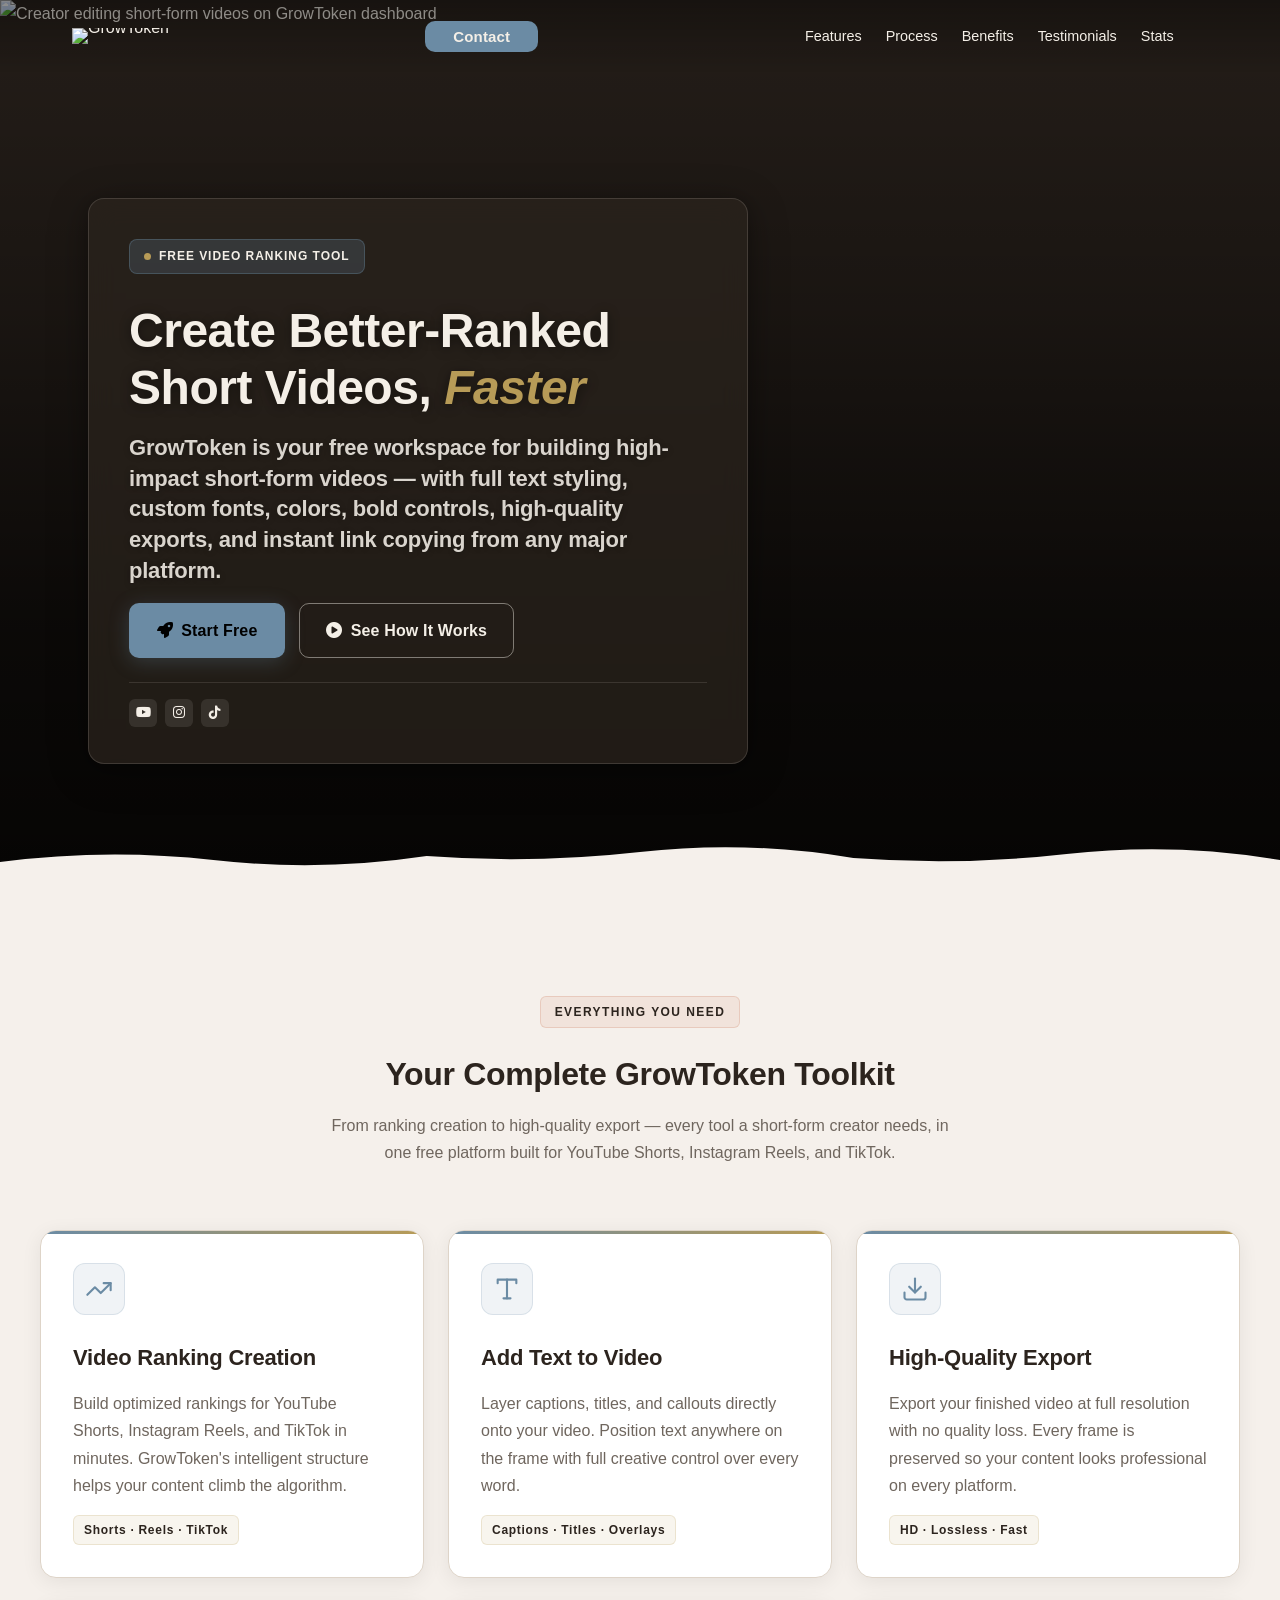
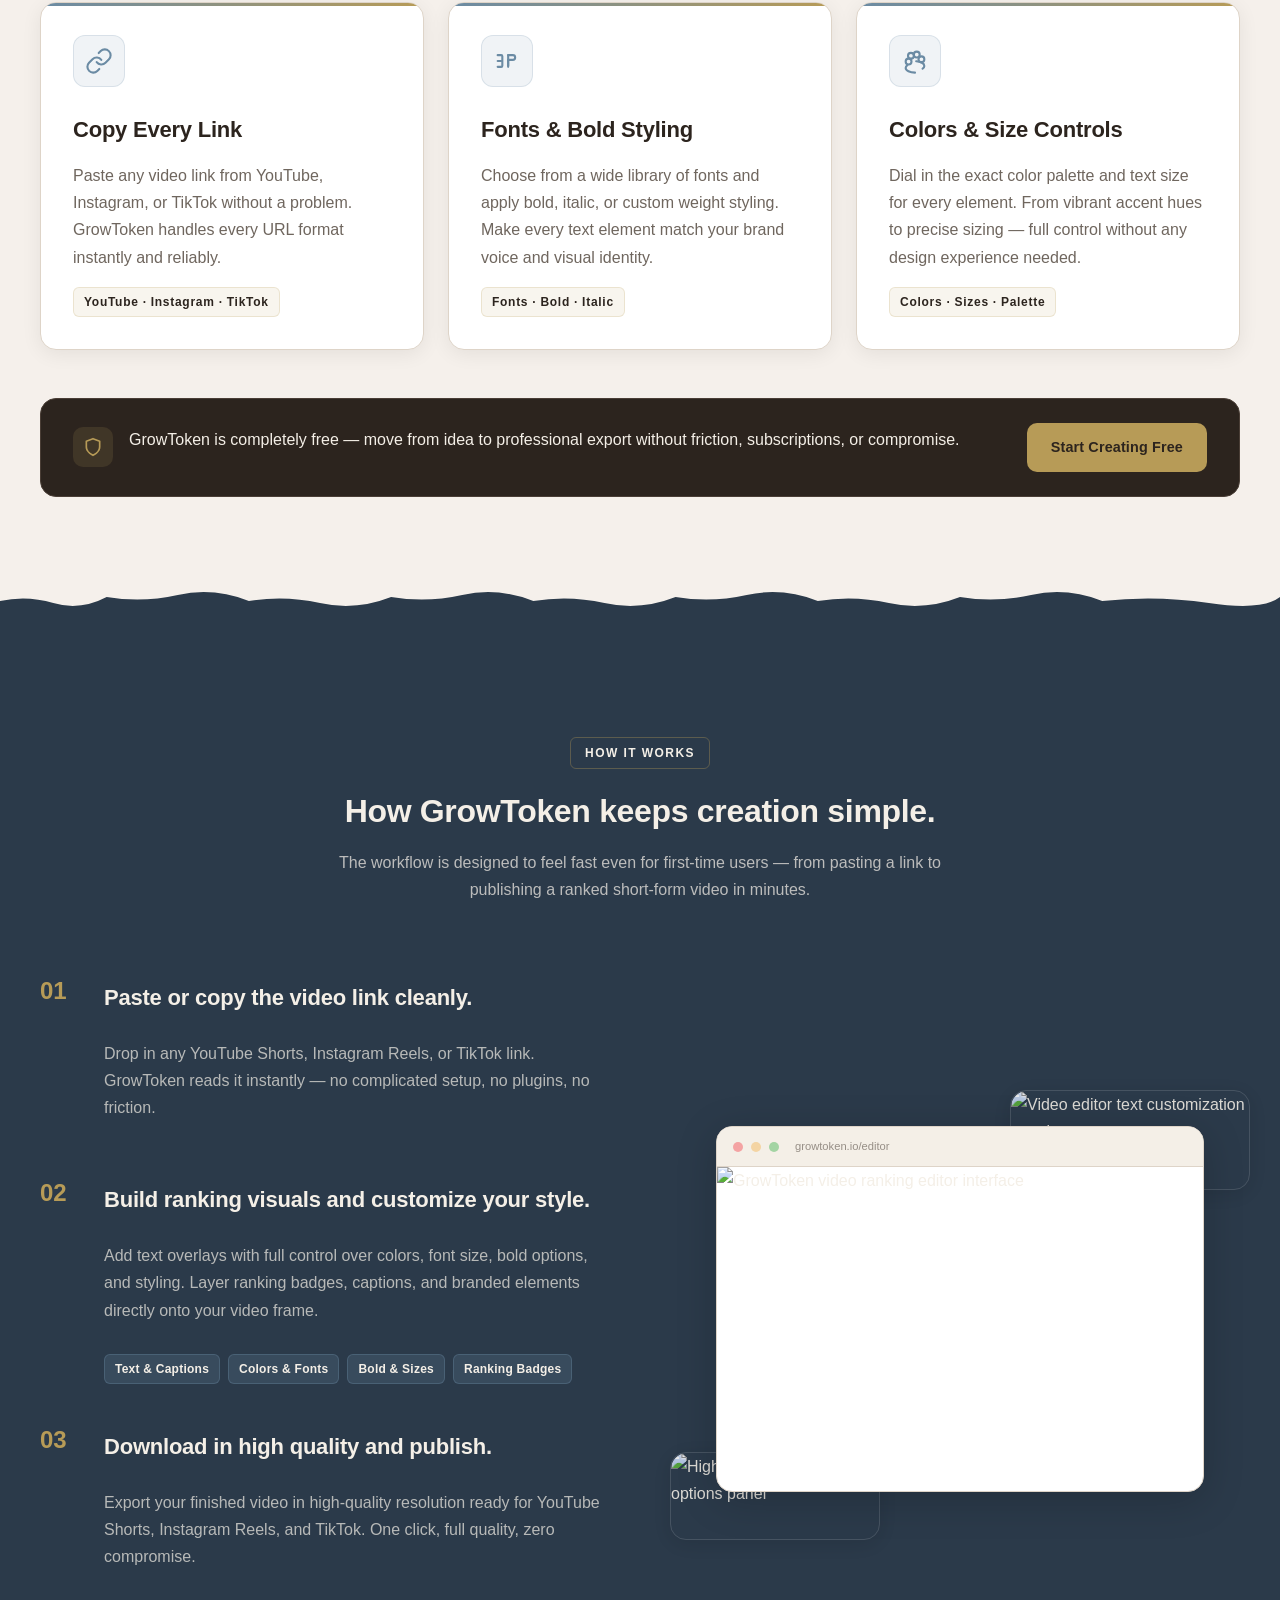
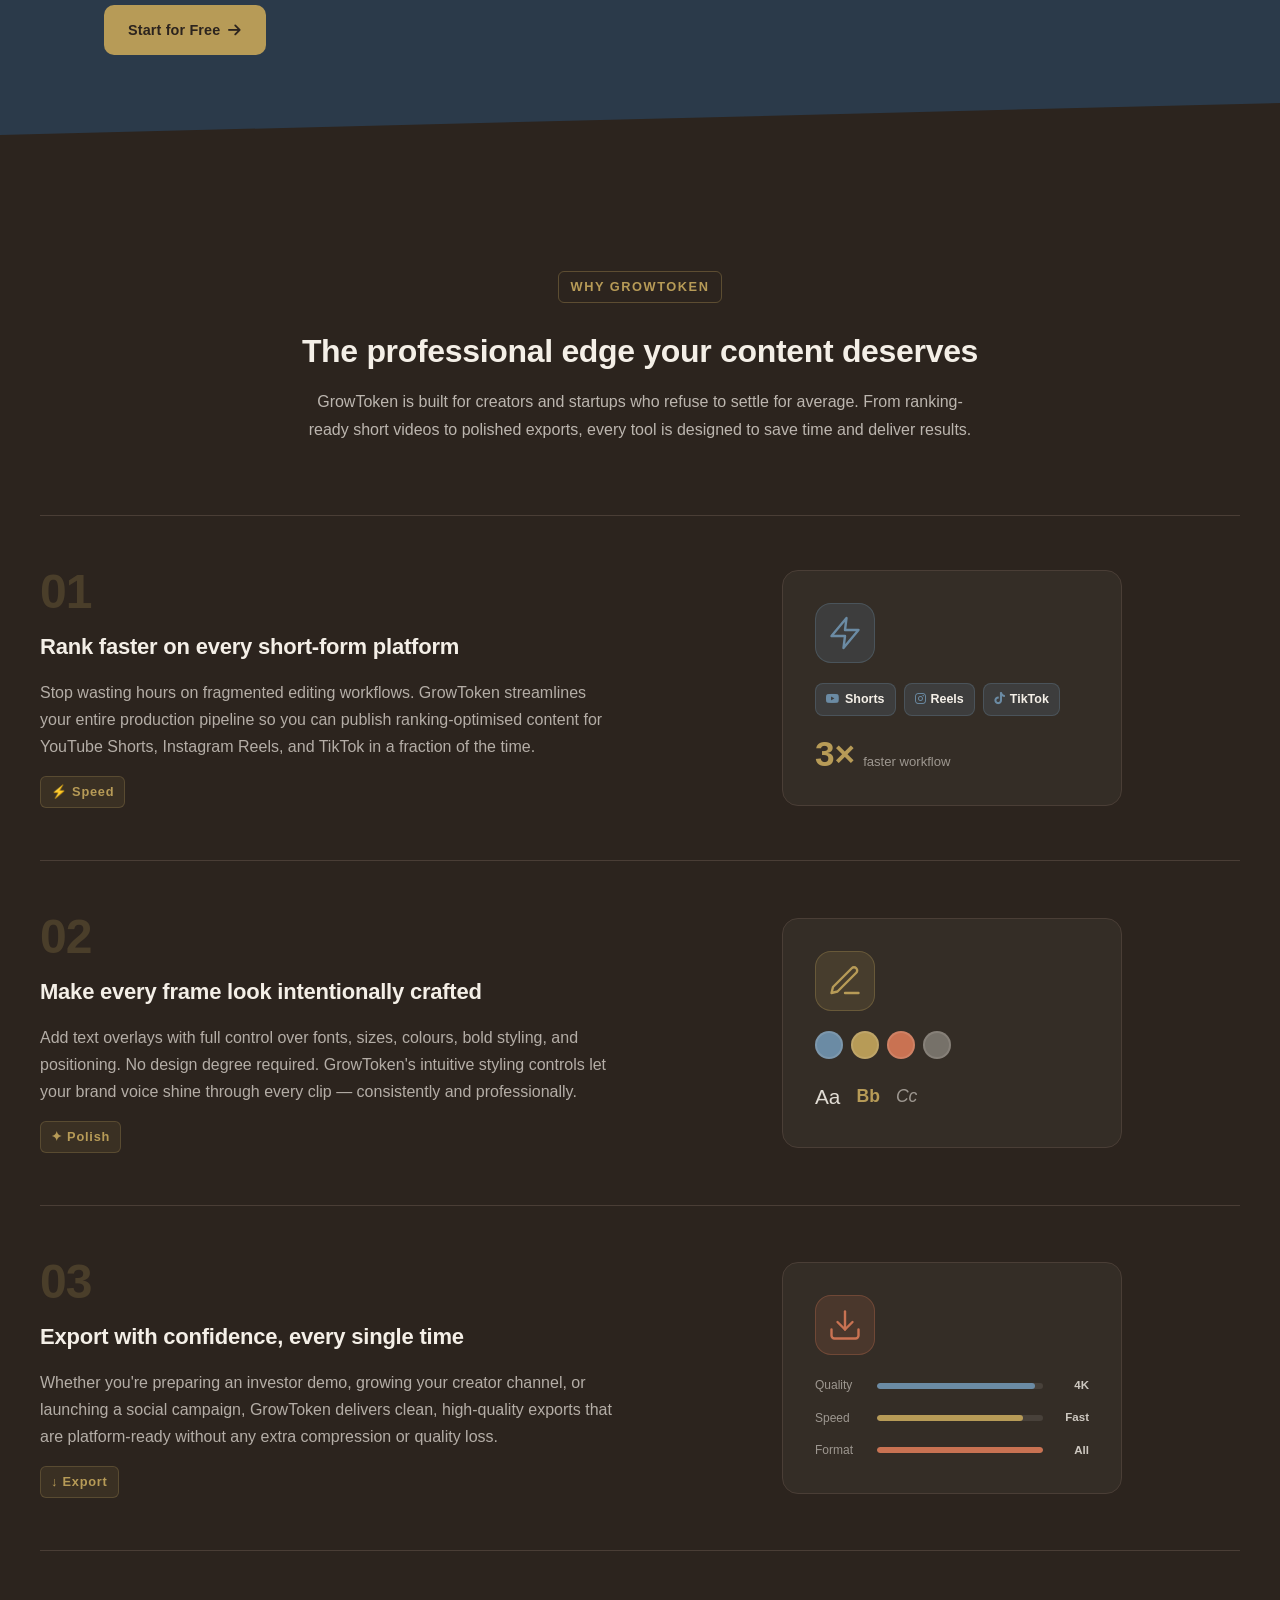
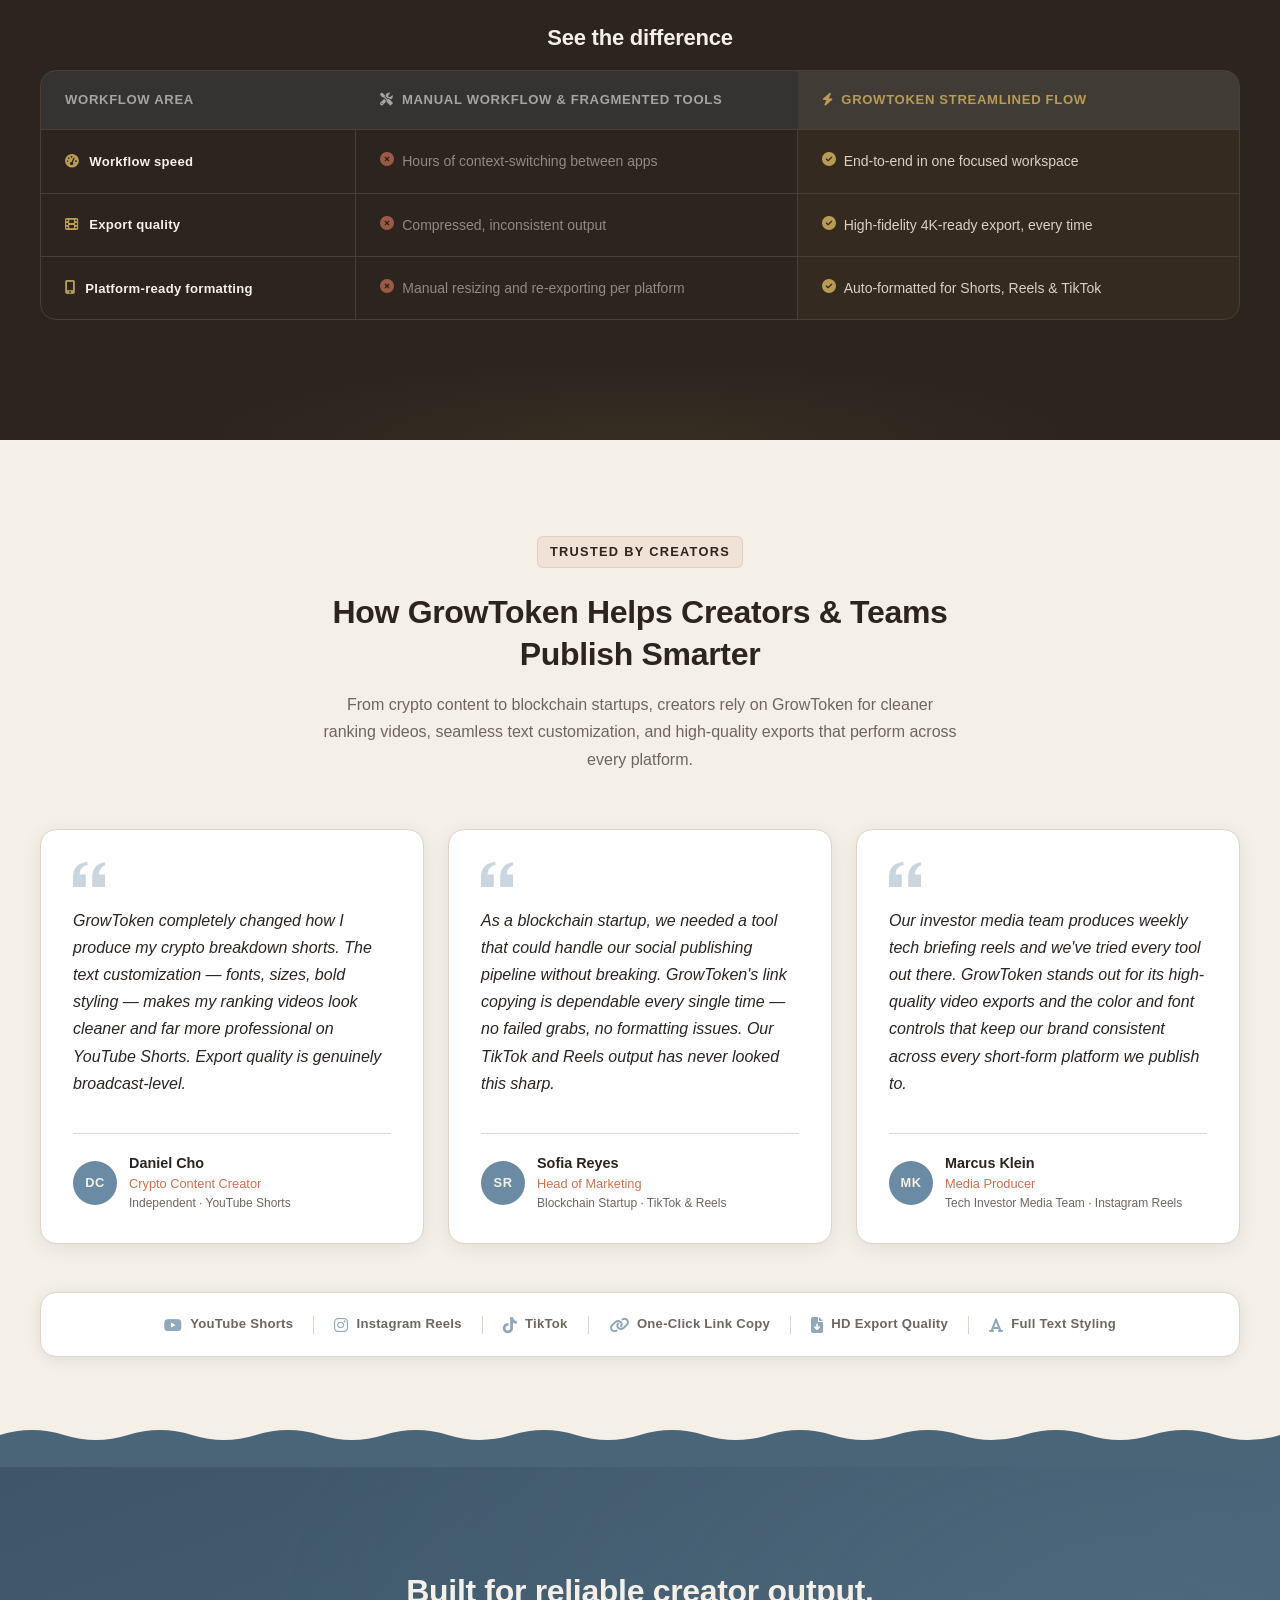
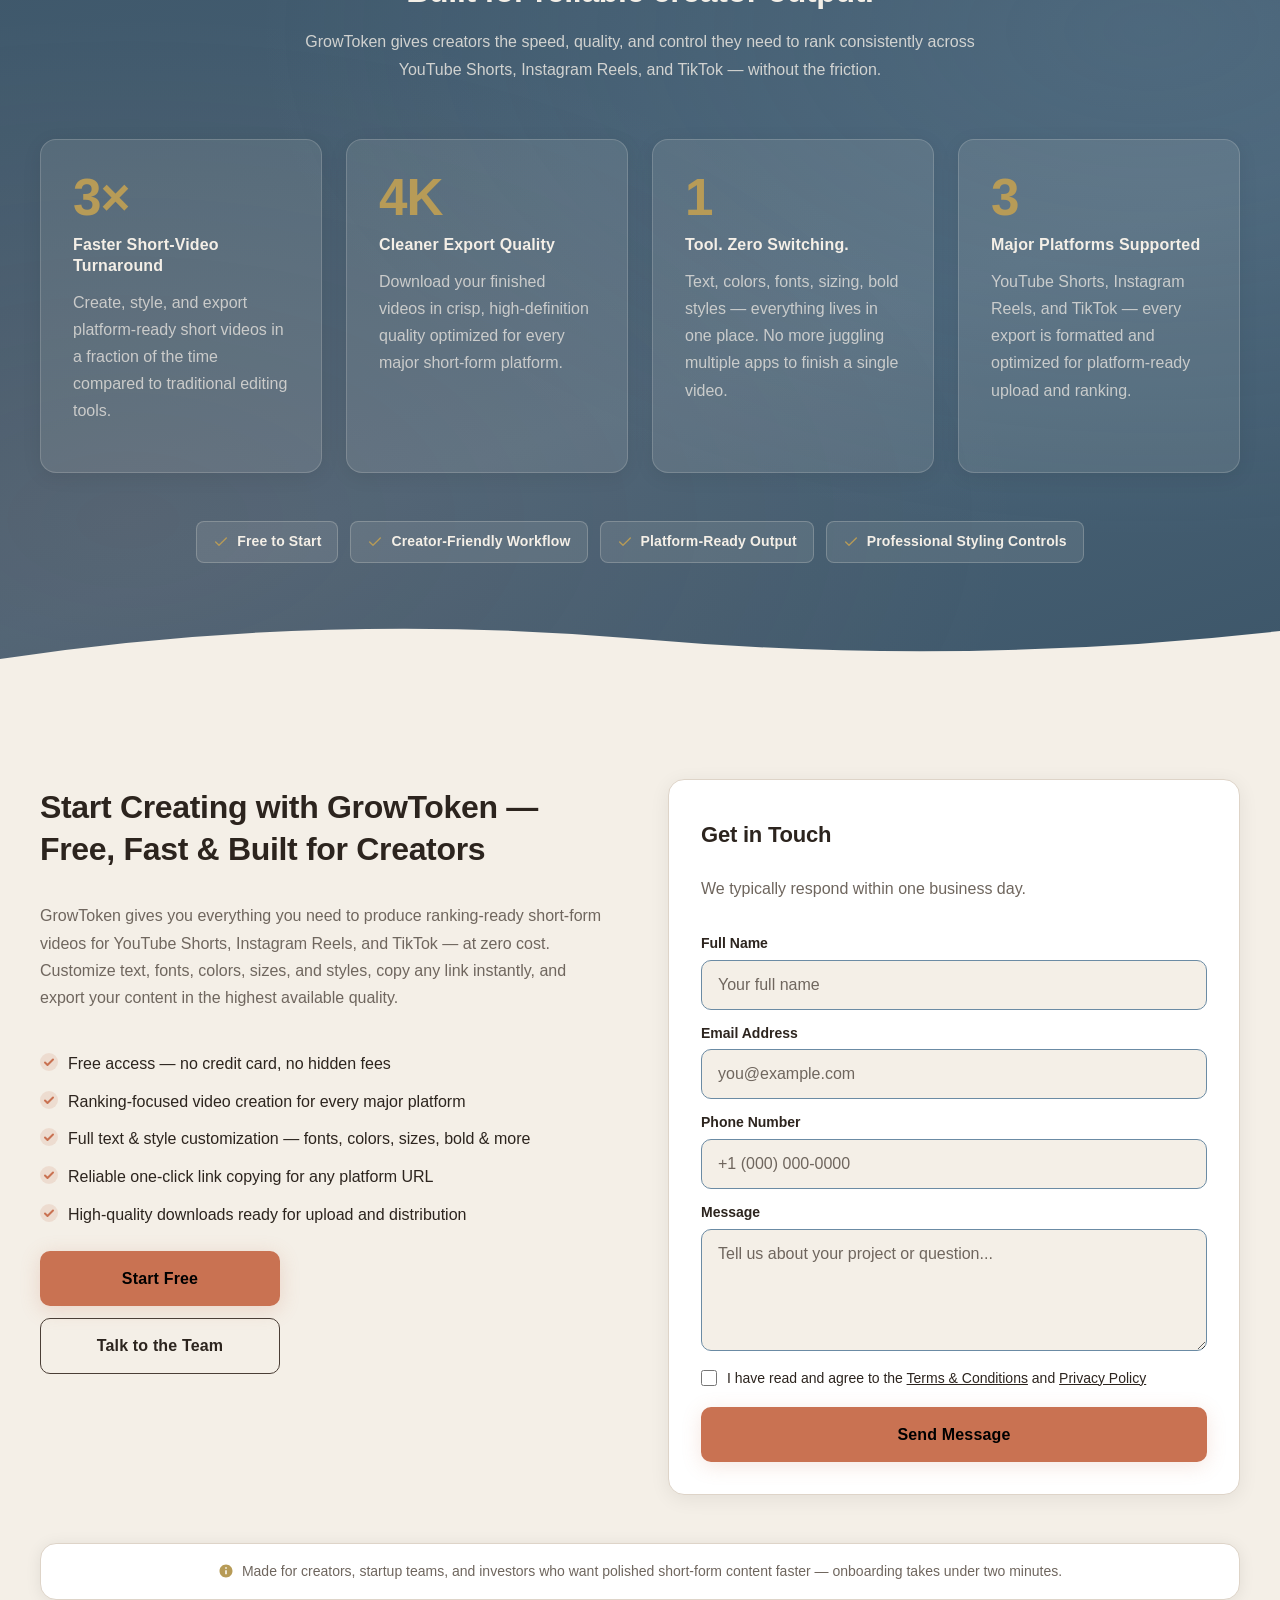
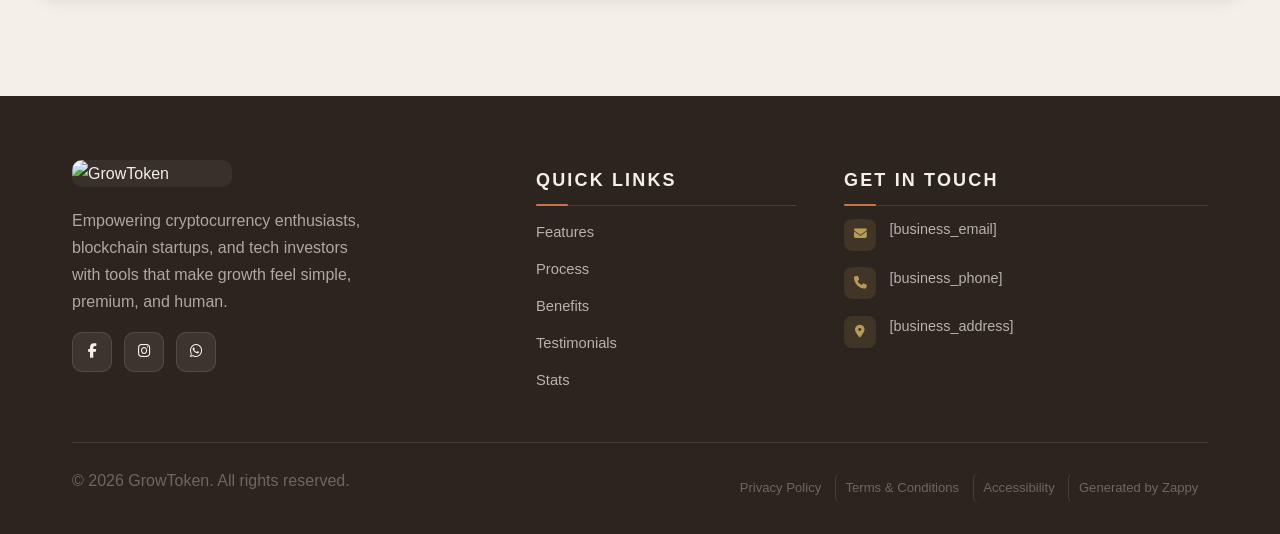
==== commit fc5b197e: "Incremental sync: 1 page(s) — update_text" ====
--- a/index.html
+++ b/index.html
@@ -223,6 +223,7 @@
     <meta name="twitter:card" content="summary_large_image">
     <meta name="twitter:title" content="GrowToken — GrowToken">
     <meta name="twitter:description" content="Create a free website called &quot;GrowToken&quot;. this website is about creating Video Ranking for platform like Youtube shorts, instagram Reels and Tiktok. the website">
+    <script type="application/ld+json">{"@context":"https://schema.org","@graph":[{"@type":"Organization","@id":"https://growtoken.zappy5.app#organization","name":"GrowToken","url":"https://growtoken.zappy5.app","description":"Create a free website called \"GrowToken\". this website is about creating Video Ranking for platform like Youtube shorts, instagram Reels and Tiktok. the website need to be include with high download qulity after creating the video. Also adding Text to the video and even colors, sizes, fonts, bolt and many more. More over this website need to copy every link without a problem. \r\nTo sum up the website should like similar to this Two websites to be more proffesional https://viblo.ai/ and https://www.viewmax.io/"},{"@type":"WebSite","@id":"https://growtoken.zappy5.app#website","url":"https://growtoken.zappy5.app","name":"GrowToken","publisher":{"@id":"https://growtoken.zappy5.app#organization"}},{"@type":"ContactPage","@id":"https://growtoken.zappy5.app#contactpage","url":"https://growtoken.zappy5.app","name":"GrowToken — GrowToken","mainEntity":{"@id":"https://growtoken.zappy5.app#organization"},"potentialAction":{"@type":"CommunicateAction","target":{"@type":"EntryPoint","urlTemplate":"https://growtoken.zappy5.app/api/email/contact-form","actionPlatform":["http/method=POST"],"contentType":"application/json"},"instrument":[{"@type":"PropertyValue","name":"name","propertyID":"text","valueRequired":true,"description":"Your full name"},{"@type":"PropertyValue","name":"email","propertyID":"email","valueRequired":true,"description":"you@example.com"},{"@type":"PropertyValue","name":"phone","propertyID":"tel","valueRequired":false,"description":"+1 (000) 000-0000"},{"@type":"PropertyValue","name":"message","propertyID":"textarea","valueRequired":true,"description":"Tell us about your project or question..."},{"@type":"PropertyValue","name":"privacy_consent","propertyID":"checkbox","valueRequired":true}]}}]}</script>
     <meta property="og:type" content="website">
   <meta property="og:locale" content="en_US">
   
@@ -771,7 +772,7 @@
     <section id="hero" class="home-hero-section" data-layout-spec="Home-hero" data-hero-type="fullscreen-scrim">
   <!-- Background Image -->
   <div class="home-hero-bg">
-    <img data-hero-bg="true" data-placeholder="home-hero-image-1" data-context="A warm cinematic wide-angle shot of a modern content creator at a sleek editing desk, working on a polished video editing dashboard on a large monitor. The screen shows short-form video editing tools with colorful text overlays, font controls, and platform icons for YouTube Shorts, Instagram Reels, and TikTok. The room has soft warm ambient lighting with dusty blue and terracotta UI accents visible on screen. Bokeh blur in the background creates a professional studio atmosphere. Realistic, editorial photography style, muted warm tones." width="1440" height="900" src="/assets/site-home-hero-image-1.webp" alt="Creator editing short-form videos on GrowToken dashboard">
+    <img data-hero-bg="true" data-placeholder="home-hero-image-1" data-context="A warm cinematic wide-angle shot of a modern content creator at a sleek editing desk, working on a polished video editing dashboard on a large monitor. The screen shows short-form video editing tools with colorful text overlays, font controls, and platform icons for YouTube Shorts, Instagram Reels, and TikTok. The room has soft warm ambient lighting with dusty blue and terracotta UI accents visible on screen. Bokeh blur in the background creates a professional studio atmosphere. Realistic, editorial photography style, muted warm tones." width="1440" height="900" src="/assets/site-home-hero-image-1.webp" alt="Creator editing short-form videos on GrowToken dashboard" data-hero-background="true" data-element-type="image" data-element-id="img-1777896641719-bveit0x69">
   </div>
 
   <!-- Scrim Overlay -->
@@ -794,11 +795,11 @@
 
       <!-- CTA Buttons -->
       <div class="home-hero-ctas">
-        <a href="#start" class="home-hero-btn-primary">
+        <a href="#start" class="home-hero-btn-primary" style="color: rgb(0, 0, 0) !important;" data-element-type="button" data-element-id="btn-1777896641714-bpgroei09" data-native-element="true">
           <i class="fa-solid fa-rocket" aria-hidden="true"></i>
           Start Free
         </a>
-        <a href="#how-it-works" class="home-hero-btn-secondary">
+        <a href="#how-it-works" class="home-hero-btn-secondary" data-element-type="button" data-element-id="btn-1777896641714-p0zh6xny5" data-native-element="true">
           <i class="fa-solid fa-circle-play" aria-hidden="true"></i>
           See How It Works
         </a>
@@ -806,10 +807,10 @@
 
       <!-- Trust Line -->
       <div class="home-hero-trust">
-        <span class="home-hero-trust-icon"><i class="fa-brands fa-youtube" aria-hidden="true"></i></span>
+        <span class="home-hero-trust-icon"><i class="fa-brands fa-youtube" aria-hidden="true" data-element-type="icon" data-element-id="icon-1777896641717-wp0m6zazg" data-icon-type="fontawesome"></i></span>
         <span class="home-hero-trust-icon"><i class="fa-brands fa-instagram" aria-hidden="true"></i></span>
         <span class="home-hero-trust-icon"><i class="fa-brands fa-tiktok" aria-hidden="true"></i></span>
-        <span class="home-hero-trust-text">Works for YouTube Shorts, Instagram Reels, and TikTok</span>
+        
       </div>
     </div>
   </div>
@@ -836,7 +837,7 @@
     <div class="home-features-grid">
 
       <!-- Card 1: Video Ranking -->
-      <article class="home-feature-card">
+      <article class="home-feature-card" id="zappy-section-2">
         <div class="home-feature-icon-wrap">
           <svg data-element-type="icon" data-icon-type="svg" xmlns="http://www.w3.org/2000/svg" width="28" height="28" viewBox="0 0 24 24" fill="none" stroke="currentColor" stroke-width="1.8" stroke-linecap="round" stroke-linejoin="round" aria-hidden="true">
             <polyline points="22 7 13.5 15.5 8.5 10.5 2 17"></polyline>
@@ -851,7 +852,7 @@
       </article>
 
       <!-- Card 2: Add Text -->
-      <article class="home-feature-card">
+      <article class="home-feature-card" id="zappy-section-3">
         <div class="home-feature-icon-wrap">
           <svg data-element-type="icon" data-icon-type="svg" xmlns="http://www.w3.org/2000/svg" width="28" height="28" viewBox="0 0 24 24" fill="none" stroke="currentColor" stroke-width="1.8" stroke-linecap="round" stroke-linejoin="round" aria-hidden="true">
             <path d="M4 7V4h16v3"></path>
@@ -867,7 +868,7 @@
       </article>
 
       <!-- Card 3: High-Quality Download -->
-      <article class="home-feature-card">
+      <article class="home-feature-card" id="zappy-section-4">
         <div class="home-feature-icon-wrap">
           <svg data-element-type="icon" data-icon-type="svg" xmlns="http://www.w3.org/2000/svg" width="28" height="28" viewBox="0 0 24 24" fill="none" stroke="currentColor" stroke-width="1.8" stroke-linecap="round" stroke-linejoin="round" aria-hidden="true">
             <path d="M21 15v4a2 2 0 0 1-2 2H5a2 2 0 0 1-2-2v-4"></path>
@@ -883,7 +884,7 @@
       </article>
 
       <!-- Card 4: Copy Links -->
-      <article class="home-feature-card">
+      <article class="home-feature-card" id="zappy-section-5">
         <div class="home-feature-icon-wrap">
           <svg data-element-type="icon" data-icon-type="svg" xmlns="http://www.w3.org/2000/svg" width="28" height="28" viewBox="0 0 24 24" fill="none" stroke="currentColor" stroke-width="1.8" stroke-linecap="round" stroke-linejoin="round" aria-hidden="true">
             <path d="M10 13a5 5 0 0 0 7.54.54l3-3a5 5 0 0 0-7.07-7.07l-1.72 1.71"></path>
@@ -898,7 +899,7 @@
       </article>
 
       <!-- Card 5: Fonts & Bold Styling -->
-      <article class="home-feature-card">
+      <article class="home-feature-card" id="zappy-section-6">
         <div class="home-feature-icon-wrap">
           <svg data-element-type="icon" data-icon-type="svg" xmlns="http://www.w3.org/2000/svg" width="28" height="28" viewBox="0 0 24 24" fill="none" stroke="currentColor" stroke-width="1.8" stroke-linecap="round" stroke-linejoin="round" aria-hidden="true">
             <path d="M4 7h3a1 1 0 0 1 1 1v8a1 1 0 0 1-1 1H4"></path>
@@ -915,7 +916,7 @@
       </article>
 
       <!-- Card 6: Colors & Sizes -->
-      <article class="home-feature-card">
+      <article class="home-feature-card" id="zappy-section-7">
         <div class="home-feature-icon-wrap">
           <svg data-element-type="icon" data-icon-type="svg" xmlns="http://www.w3.org/2000/svg" width="28" height="28" viewBox="0 0 24 24" fill="none" stroke="currentColor" stroke-width="1.8" stroke-linecap="round" stroke-linejoin="round" aria-hidden="true">
             <circle cx="13.5" cy="6.5" r="2.5"></circle>
@@ -1066,7 +1067,7 @@
     <div class="home-benefits-panels">
 
       <!-- Panel 1: Speed -->
-      <article class="home-benefit-panel">
+      <article class="home-benefit-panel" id="zappy-section-10">
         <div class="home-benefit-text">
           <div class="home-benefit-number">01</div>
           <h3 class="home-benefit-title">Rank faster on every short-form platform</h3>
@@ -1092,7 +1093,7 @@
       </article>
 
       <!-- Panel 2: Polish -->
-      <article class="home-benefit-panel">
+      <article class="home-benefit-panel" id="zappy-section-11">
         <div class="home-benefit-text">
           <div class="home-benefit-number">02</div>
           <h3 class="home-benefit-title">Make every frame look intentionally crafted</h3>
@@ -1120,7 +1121,7 @@
       </article>
 
       <!-- Panel 3: Export -->
-      <article class="home-benefit-panel home-benefit-panel--last">
+      <article class="home-benefit-panel home-benefit-panel--last" id="zappy-section-12">
         <div class="home-benefit-text">
           <div class="home-benefit-number">03</div>
           <h3 class="home-benefit-title">Export with confidence, every single time</h3>
@@ -1234,7 +1235,7 @@
     <div class="home-testimonials-grid">
 
       <!-- Card 1 -->
-      <article class="home-testimonials-card">
+      <article class="home-testimonials-card" id="zappy-section-14">
         <div class="home-testimonials-quote-mark" aria-hidden="true">
           <svg data-no-icon-edit="true" aria-hidden="true" width="36" height="28" viewBox="0 0 36 28" fill="none" xmlns="http://www.w3.org/2000/svg">
             <path d="M0 28V17.6C0 12.267 1.333 8.133 4 5.2 6.667 2.267 10.533 0.533 15.6 0L16.8 3.2C13.867 3.733 11.6 4.933 10 6.8 8.4 8.667 7.6 11.067 7.6 14H14.4V28H0ZM21.6 28V17.6C21.6 12.267 22.933 8.133 25.6 5.2 28.267 2.267 32.133 0.533 37.2 0L38.4 3.2C35.467 3.733 33.2 4.933 31.6 6.8 30 8.667 29.2 11.067 29.2 14H36V28H21.6Z" fill="currentColor"></path>
@@ -1254,7 +1255,7 @@
       </article>
 
       <!-- Card 2 -->
-      <article class="home-testimonials-card">
+      <article class="home-testimonials-card" id="zappy-section-15">
         <div class="home-testimonials-quote-mark" aria-hidden="true">
           <svg data-no-icon-edit="true" aria-hidden="true" width="36" height="28" viewBox="0 0 36 28" fill="none" xmlns="http://www.w3.org/2000/svg">
             <path d="M0 28V17.6C0 12.267 1.333 8.133 4 5.2 6.667 2.267 10.533 0.533 15.6 0L16.8 3.2C13.867 3.733 11.6 4.933 10 6.8 8.4 8.667 7.6 11.067 7.6 14H14.4V28H0ZM21.6 28V17.6C21.6 12.267 22.933 8.133 25.6 5.2 28.267 2.267 32.133 0.533 37.2 0L38.4 3.2C35.467 3.733 33.2 4.933 31.6 6.8 30 8.667 29.2 11.067 29.2 14H36V28H21.6Z" fill="currentColor"></path>
@@ -1274,7 +1275,7 @@
       </article>
 
       <!-- Card 3 -->
-      <article class="home-testimonials-card">
+      <article class="home-testimonials-card" id="zappy-section-16">
         <div class="home-testimonials-quote-mark" aria-hidden="true">
           <svg data-no-icon-edit="true" aria-hidden="true" width="36" height="28" viewBox="0 0 36 28" fill="none" xmlns="http://www.w3.org/2000/svg">
             <path d="M0 28V17.6C0 12.267 1.333 8.133 4 5.2 6.667 2.267 10.533 0.533 15.6 0L16.8 3.2C13.867 3.733 11.6 4.933 10 6.8 8.4 8.667 7.6 11.067 7.6 14H14.4V28H0ZM21.6 28V17.6C21.6 12.267 22.933 8.133 25.6 5.2 28.267 2.267 32.133 0.533 37.2 0L38.4 3.2C35.467 3.733 33.2 4.933 31.6 6.8 30 8.667 29.2 11.067 29.2 14H36V28H21.6Z" fill="currentColor"></path>
@@ -1355,25 +1356,25 @@
     <!-- Stats Grid -->
     <div class="home-stats-grid">
 
-      <article class="home-stat-card">
+      <article class="home-stat-card" id="zappy-section-18">
         <div class="home-stat-number">3×</div>
         <div class="home-stat-label">Faster Short-Video Turnaround</div>
         <p class="home-stat-desc">Create, style, and export platform-ready short videos in a fraction of the time compared to traditional editing tools.</p>
       </article>
 
-      <article class="home-stat-card">
+      <article class="home-stat-card" id="zappy-section-19">
         <div class="home-stat-number">4K</div>
         <div class="home-stat-label">Cleaner Export Quality</div>
         <p class="home-stat-desc">Download your finished videos in crisp, high-definition quality optimized for every major short-form platform.</p>
       </article>
 
-      <article class="home-stat-card">
+      <article class="home-stat-card" id="zappy-section-20">
         <div class="home-stat-number">1</div>
         <div class="home-stat-label">Tool. Zero Switching.</div>
         <p class="home-stat-desc">Text, colors, fonts, sizing, bold styles — everything lives in one place. No more juggling multiple apps to finish a single video.</p>
       </article>
 
-      <article class="home-stat-card">
+      <article class="home-stat-card" id="zappy-section-21">
         <div class="home-stat-number">3</div>
         <div class="home-stat-label">Major Platforms Supported</div>
         <p class="home-stat-desc">YouTube Shorts, Instagram Reels, and TikTok — every export is formatted and optimized for platform-ready upload and ranking.</p>
